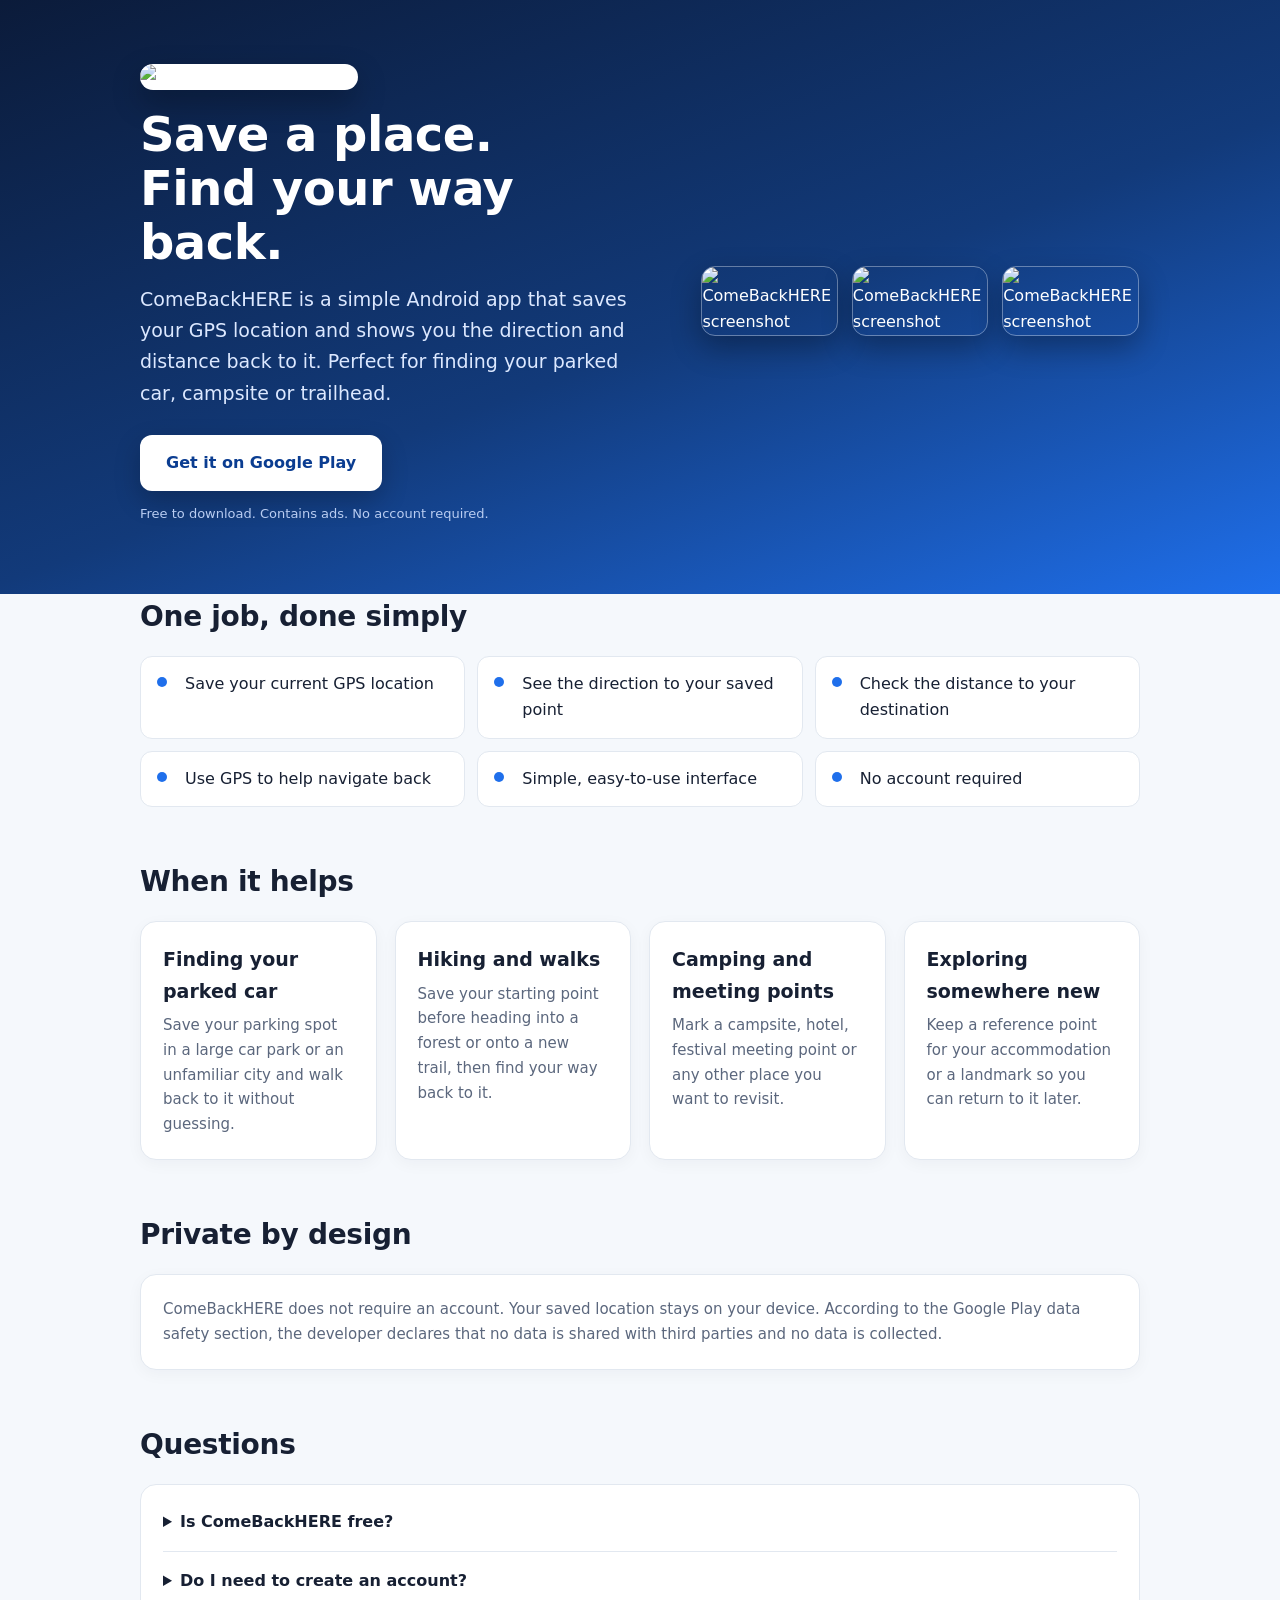
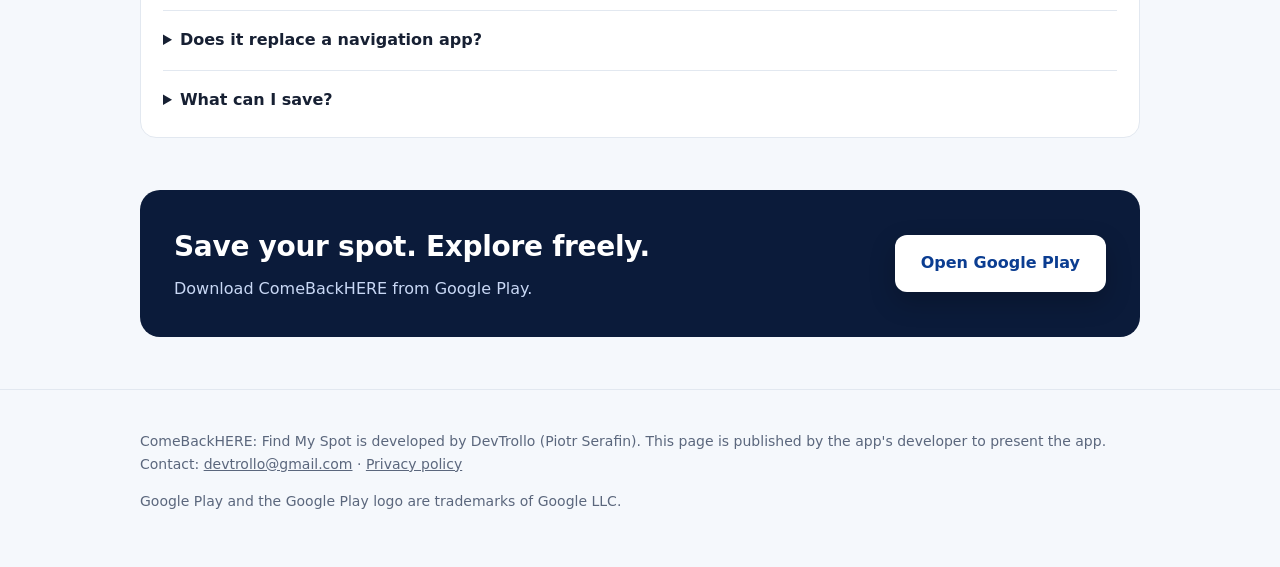
==== comebackhere/index.html @ 89ff177d "Create index.html for ComeBackHERE app landing page This HTML file serves as the main page for the C" ====
<!doctype html>
<html lang="en">
<head>
<meta charset="utf-8">
<meta name="viewport" content="width=device-width, initial-scale=1">
<title>ComeBackHERE: Find My Spot – Save a place, find your way back</title>
<meta name="description" content="ComeBackHERE is a simple free Android app that saves your GPS location so you can find your parked car, campsite or trailhead again. No account required.">
<link rel="canonical" href="https://piotrse.github.io/comebackhere/">
<meta property="og:type" content="website">
<meta property="og:title" content="ComeBackHERE: Find My Spot">
<meta property="og:description" content="Save a place. Find your way back with GPS. A simple Android app for finding your parked car, campsite or trailhead.">
<meta property="og:url" content="https://piotrse.github.io/comebackhere/">
<meta property="og:image" content="https://play-lh.googleusercontent.com/Q7HIT-wzBQhu58ngM2kAdWZYlx2gxZ04U0Aeqi4MmefUrMIzVsCATr3xDegB6TeuEts366WUYFLkE9MIcpXR6rc=w512">
<meta name="twitter:card" content="summary_large_image">
<link rel="icon" href="https://play-lh.googleusercontent.com/Q7HIT-wzBQhu58ngM2kAdWZYlx2gxZ04U0Aeqi4MmefUrMIzVsCATr3xDegB6TeuEts366WUYFLkE9MIcpXR6rc=w64">
<script type="application/ld+json">
{
  "@context": "https://schema.org",
  "@type": "SoftwareApplication",
  "name": "ComeBackHERE: Find My Spot",
  "operatingSystem": "Android",
  "applicationCategory": "UtilitiesApplication",
  "description": "Save your current GPS location and find the direction and distance back to it. Useful for finding a parked car, campsite, meeting point or trailhead.",
  "url": "https://play.google.com/store/apps/details?id=com.companyname.comebackhere",
  "downloadUrl": "https://play.google.com/store/apps/details?id=com.companyname.comebackhere",
  "author": {"@type": "Person", "name": "Piotr Serafin", "alternateName": "DevTrollo"},
  "offers": {"@type": "Offer", "price": "0", "priceCurrency": "USD"}
}
</script>
<style>
:root{--bg:#f5f8fc;--card:#fff;--text:#172033;--muted:#5b677d;--accent:#1f6feb;--accent2:#0b4bb3;--border:#e2e8f0}
*{box-sizing:border-box}
body{margin:0;font-family:system-ui,-apple-system,"Segoe UI",Roboto,Arial,sans-serif;background:var(--bg);color:var(--text);line-height:1.65}
a{color:var(--accent)}
.wrap{max-width:1040px;margin:0 auto;padding:0 20px}
header{background:linear-gradient(160deg,#0b1b3a 0%,#123a7a 55%,#1f6feb 100%);color:#fff;padding:64px 0 56px}
.hero{display:flex;gap:40px;align-items:center;flex-wrap:wrap}
.hero-copy{flex:1 1 460px}
.icon{width:104px;height:104px;border-radius:24px;box-shadow:0 12px 30px rgba(0,0,0,.28);background:#fff}
h1{font-size:clamp(30px,5vw,48px);line-height:1.12;margin:18px 0 14px;letter-spacing:-.5px}
.lead{font-size:19px;color:#dce8ff;max-width:620px;margin:0 0 26px}
.btn{display:inline-block;background:#fff;color:#0b3d91;font-weight:700;text-decoration:none;padding:15px 26px;border-radius:12px;box-shadow:0 10px 26px rgba(0,0,0,.22)}
.btn:hover{background:#eaf1ff}
.btn.small{padding:11px 18px;font-size:15px}
.note{font-size:13px;color:#b9cdf2;margin-top:12px}
.shots{flex:1 1 380px;display:flex;gap:14px;justify-content:center}
.shots img{width:31%;border-radius:14px;border:1px solid rgba(255,255,255,.35);box-shadow:0 12px 30px rgba(0,0,0,.3)}
main{padding:54px 0 20px}
section{margin-bottom:52px}
h2{font-size:28px;margin:0 0 16px;letter-spacing:-.3px}
h3{font-size:19px;margin:0 0 6px}
.grid{display:grid;grid-template-columns:repeat(auto-fit,minmax(230px,1fr));gap:18px}
.card{background:var(--card);border:1px solid var(--border);border-radius:16px;padding:22px;box-shadow:0 4px 16px rgba(23,32,51,.04)}
.card p{margin:0;color:var(--muted);font-size:15px}
ul.checks{list-style:none;padding:0;margin:0;display:grid;grid-template-columns:repeat(auto-fit,minmax(280px,1fr));gap:12px}
ul.checks li{background:var(--card);border:1px solid var(--border);border-radius:12px;padding:14px 16px 14px 44px;position:relative}
ul.checks li:before{content:"";position:absolute;left:16px;top:20px;width:10px;height:10px;border-radius:50%;background:var(--accent)}
.faq{background:var(--card);border:1px solid var(--border);border-radius:16px;padding:8px 22px}
details{border-bottom:1px solid var(--border);padding:16px 0}
details:last-child{border-bottom:0}
summary{font-weight:600;cursor:pointer}
details p{color:var(--muted);margin:10px 0 0}
.cta{background:#0b1b3a;color:#fff;border-radius:20px;padding:34px;display:flex;justify-content:space-between;align-items:center;gap:20px;flex-wrap:wrap}
.cta h2{margin:0 0 6px}
.cta p{margin:0;color:#c9d8f5}
footer{border-top:1px solid var(--border);padding:26px 0 40px;color:var(--muted);font-size:14px}
footer a{color:var(--muted)}
</style>
</head>
<body>
<header>
  <div class="wrap hero">
    <div class="hero-copy">
      <img class="icon" src="https://play-lh.googleusercontent.com/Q7HIT-wzBQhu58ngM2kAdWZYlx2gxZ04U0Aeqi4MmefUrMIzVsCATr3xDegB6TeuEts366WUYFLkE9MIcpXR6rc=w240-h480-rw" alt="ComeBackHERE app icon">
      <h1>Save a place.<br>Find your way back.</h1>
      <p class="lead">ComeBackHERE is a simple Android app that saves your GPS location and shows you the direction and distance back to it. Perfect for finding your parked car, campsite or trailhead.</p>
      <a class="btn" href="https://play.google.com/store/apps/details?id=com.companyname.comebackhere">Get it on Google Play</a>
      <p class="note">Free to download. Contains ads. No account required.</p>
    </div>
    <div class="shots">
      <img src="https://play-lh.googleusercontent.com/wxtNaN2VWYhmD4_SExZmGVwQHw09j_lyOKef6tbTKJ8T2i24a6a4Z_lY3-uNp3k2Ba8VIbkP-4ht4J7PSzkbcg=w526-h296-rw" alt="ComeBackHERE screenshot">
      <img src="https://play-lh.googleusercontent.com/8iBKHpGn8mpw0Q-WnKuGC1GqfrVVz7iDZIRK6HyaElL3r_SjzQSYB-CJlk4cRMCpwyRVt_IcyPGkDsu61_2PSQ=w526-h296-rw" alt="ComeBackHERE screenshot">
      <img src="https://play-lh.googleusercontent.com/ZJ9ZQVRa80JQBbktrxYFM97SXOEOB7Mrzarcj88_MjwdblEJzs-tBoExYSgj5eZNCKIHUk5wpNcj9OhROEl0Fg=w526-h296-rw" alt="ComeBackHERE screenshot">
    </div>
  </div>
</header>
<main class="wrap">
  <section>
    <h2>One job, done simply</h2>
    <ul class="checks">
      <li>Save your current GPS location</li>
      <li>See the direction to your saved point</li>
      <li>Check the distance to your destination</li>
      <li>Use GPS to help navigate back</li>
      <li>Simple, easy-to-use interface</li>
      <li>No account required</li>
    </ul>
  </section>
  <section>
    <h2>When it helps</h2>
    <div class="grid">
      <div class="card"><h3>Finding your parked car</h3><p>Save your parking spot in a large car park or an unfamiliar city and walk back to it without guessing.</p></div>
      <div class="card"><h3>Hiking and walks</h3><p>Save your starting point before heading into a forest or onto a new trail, then find your way back to it.</p></div>
      <div class="card"><h3>Camping and meeting points</h3><p>Mark a campsite, hotel, festival meeting point or any other place you want to revisit.</p></div>
      <div class="card"><h3>Exploring somewhere new</h3><p>Keep a reference point for your accommodation or a landmark so you can return to it later.</p></div>
    </div>
  </section>
  <section>
    <h2>Private by design</h2>
    <div class="card"><p>ComeBackHERE does not require an account. Your saved location stays on your device. According to the Google Play data safety section, the developer declares that no data is shared with third parties and no data is collected.</p></div>
  </section>
  <section>
    <h2>Questions</h2>
    <div class="faq">
      <details><summary>Is ComeBackHERE free?</summary><p>Yes. The app is free to download and contains ads. There is no subscription mentioned on its Google Play listing.</p></details>
      <details><summary>Do I need to create an account?</summary><p>No. The app is designed to work without an account, and saved locations stay on your device.</p></details>
      <details><summary>Does it replace a navigation app?</summary><p>No. ComeBackHERE focuses on saving a point and showing the direction and distance back to it. Use your preferred navigation app for turn-by-turn road directions.</p></details>
      <details><summary>What can I save?</summary><p>Any location you may want to return to: a parking spot, campsite, hotel, meeting point, trailhead or landmark.</p></details>
    </div>
  </section>
  <section class="cta">
    <div><h2>Save your spot. Explore freely.</h2><p>Download ComeBackHERE from Google Play.</p></div>
    <a class="btn" href="https://play.google.com/store/apps/details?id=com.companyname.comebackhere">Open Google Play</a>
  </section>
</main>
<footer>
  <div class="wrap">
    <p>ComeBackHERE: Find My Spot is developed by DevTrollo (Piotr Serafin). This page is published by the app's developer to present the app. Contact: <a href="mailto:devtrollo@gmail.com">devtrollo@gmail.com</a> · <a href="https://piotrse.github.io/ComeBackHERE-Privacy/">Privacy policy</a></p>
    <p>Google Play and the Google Play logo are trademarks of Google LLC.</p>
  </div>
</footer>
</body>
</html>
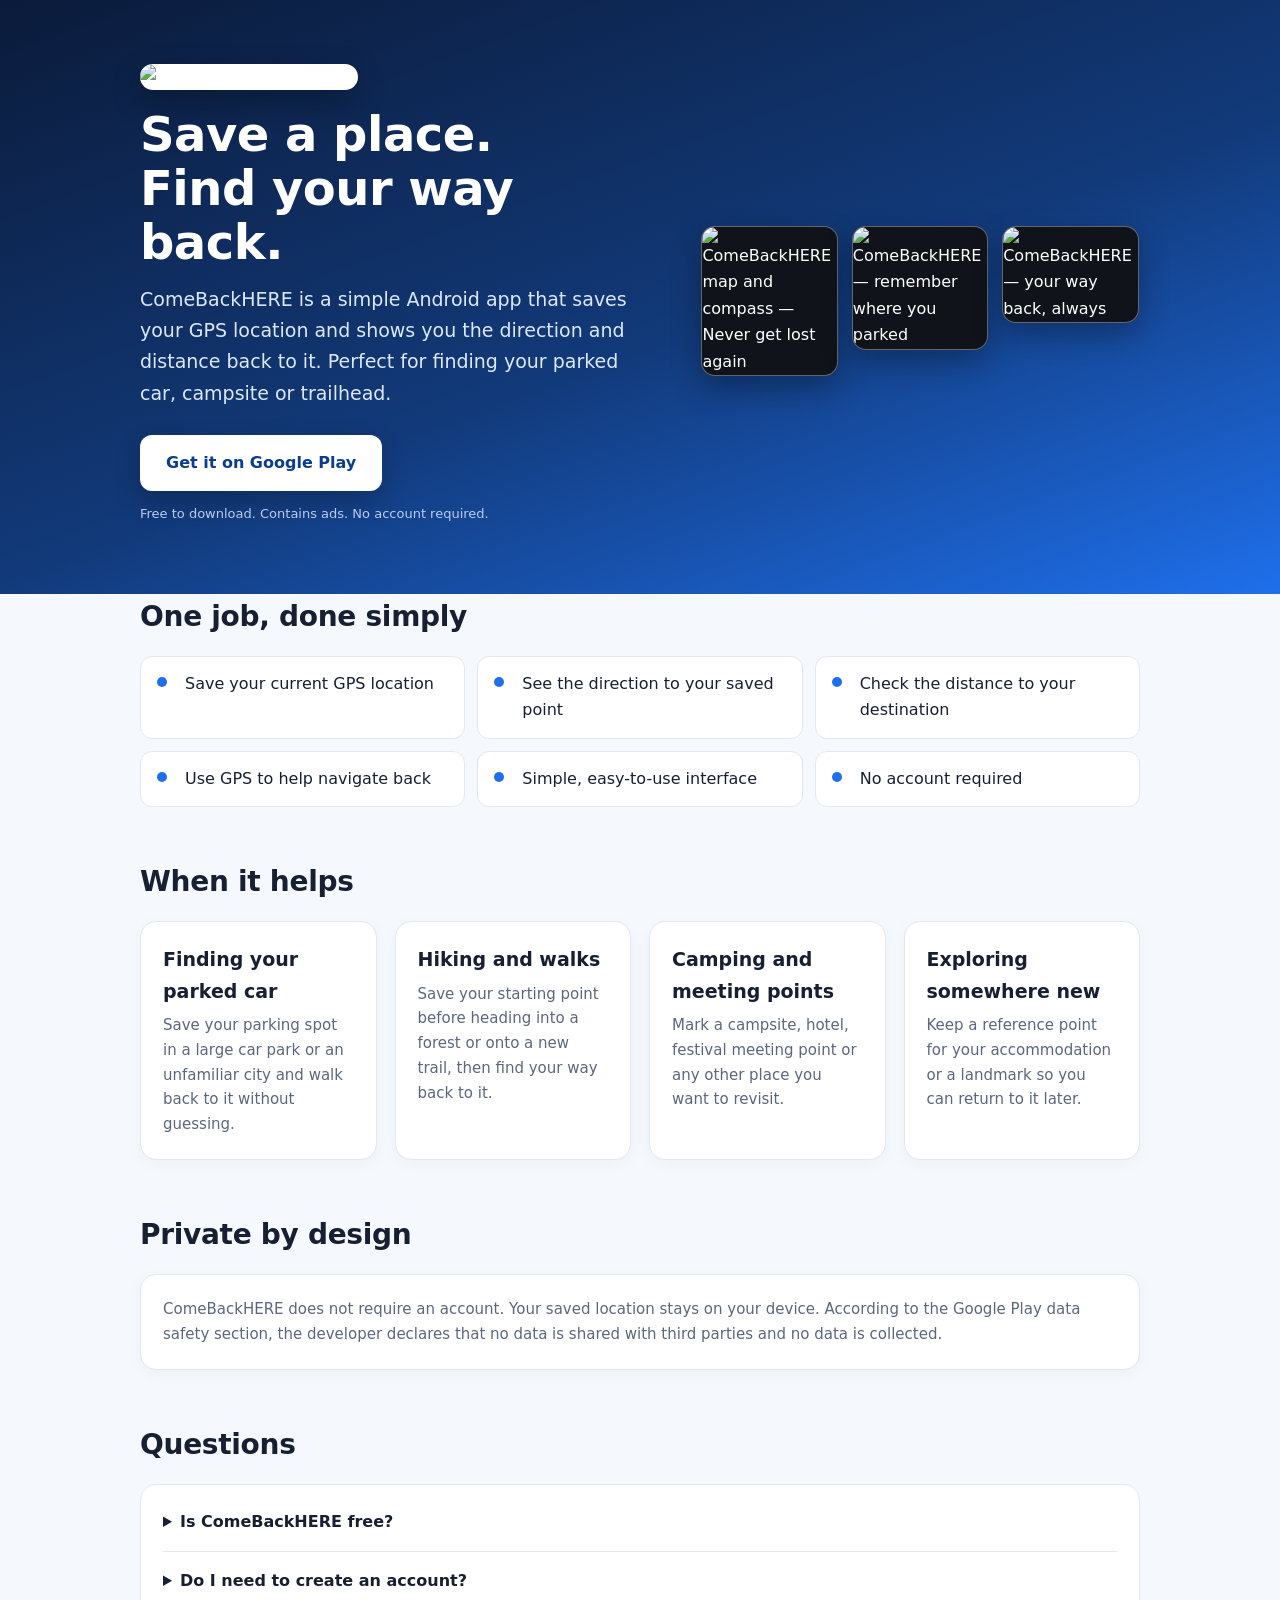
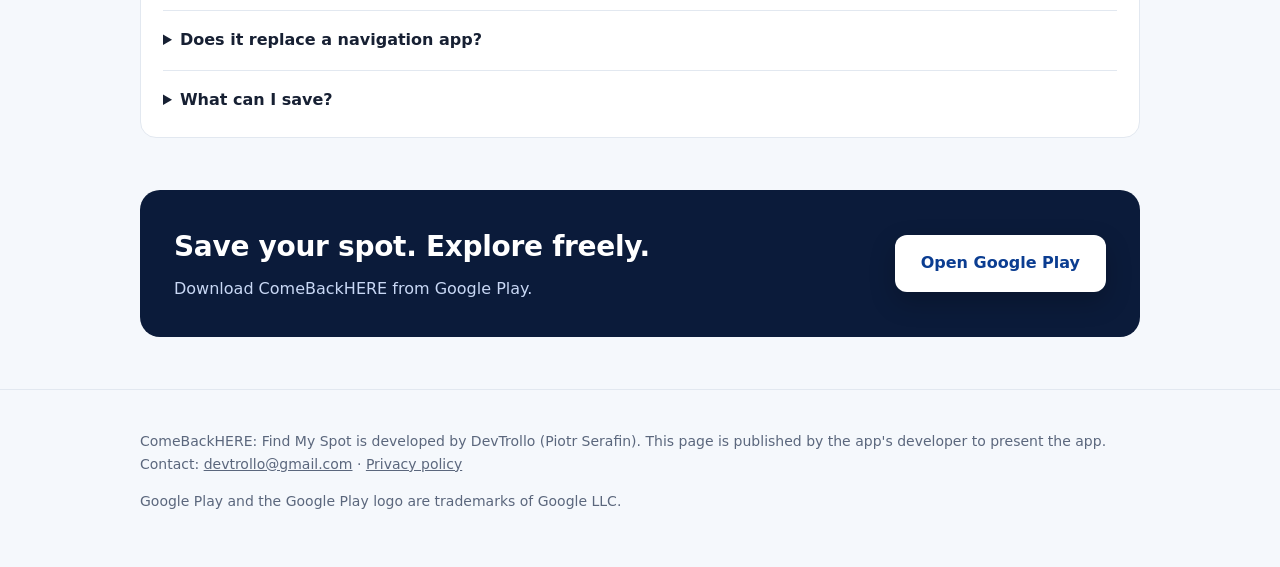
==== commit e9e03d8b: "Create index.html for ComeBackHERE app Add initial HTML structure and content for ComeBackHERE app p" ====
--- a/comebackhere/index.html
+++ b/comebackhere/index.html
@@ -43,8 +43,8 @@
 .btn:hover{background:#eaf1ff}
 .btn.small{padding:11px 18px;font-size:15px}
 .note{font-size:13px;color:#b9cdf2;margin-top:12px}
-.shots{flex:1 1 380px;display:flex;gap:14px;justify-content:center}
-.shots img{width:31%;border-radius:14px;border:1px solid rgba(255,255,255,.35);box-shadow:0 12px 30px rgba(0,0,0,.3)}
+.shots{flex:1 1 380px;display:flex;gap:14px;justify-content:center;align-items:flex-start}
+.shots img{width:31%;height:auto;object-fit:contain;border-radius:14px;border:1px solid rgba(255,255,255,.35);box-shadow:0 12px 30px rgba(0,0,0,.3);background:#10141a}
 main{padding:54px 0 20px}
 section{margin-bottom:52px}
 h2{font-size:28px;margin:0 0 16px;letter-spacing:-.3px}
@@ -65,6 +65,7 @@
 .cta p{margin:0;color:#c9d8f5}
 footer{border-top:1px solid var(--border);padding:26px 0 40px;color:var(--muted);font-size:14px}
 footer a{color:var(--muted)}
+@media(max-width:700px){header{padding:38px 0 36px}.shots{flex:1 1 100%;gap:8px}.shots img{width:32%;border-radius:9px}.hero{gap:28px}}
 </style>
 </head>
 <body>
@@ -78,9 +79,9 @@
       <p class="note">Free to download. Contains ads. No account required.</p>
     </div>
     <div class="shots">
-      <img src="https://play-lh.googleusercontent.com/wxtNaN2VWYhmD4_SExZmGVwQHw09j_lyOKef6tbTKJ8T2i24a6a4Z_lY3-uNp3k2Ba8VIbkP-4ht4J7PSzkbcg=w526-h296-rw" alt="ComeBackHERE screenshot">
-      <img src="https://play-lh.googleusercontent.com/8iBKHpGn8mpw0Q-WnKuGC1GqfrVVz7iDZIRK6HyaElL3r_SjzQSYB-CJlk4cRMCpwyRVt_IcyPGkDsu61_2PSQ=w526-h296-rw" alt="ComeBackHERE screenshot">
-      <img src="https://play-lh.googleusercontent.com/ZJ9ZQVRa80JQBbktrxYFM97SXOEOB7Mrzarcj88_MjwdblEJzs-tBoExYSgj5eZNCKIHUk5wpNcj9OhROEl0Fg=w526-h296-rw" alt="ComeBackHERE screenshot">
+      <img src="assets/ComeBackHere_01_Never_Get_Lost.png" alt="ComeBackHERE map and compass — Never get lost again">
+      <img src="assets/ComeBackHere_02_Remember_Parking.png" alt="ComeBackHERE — remember where you parked">
+      <img src="assets/ComeBackHere_03_Your_Way_Back.png" alt="ComeBackHERE — your way back, always">
     </div>
   </div>
 </header>
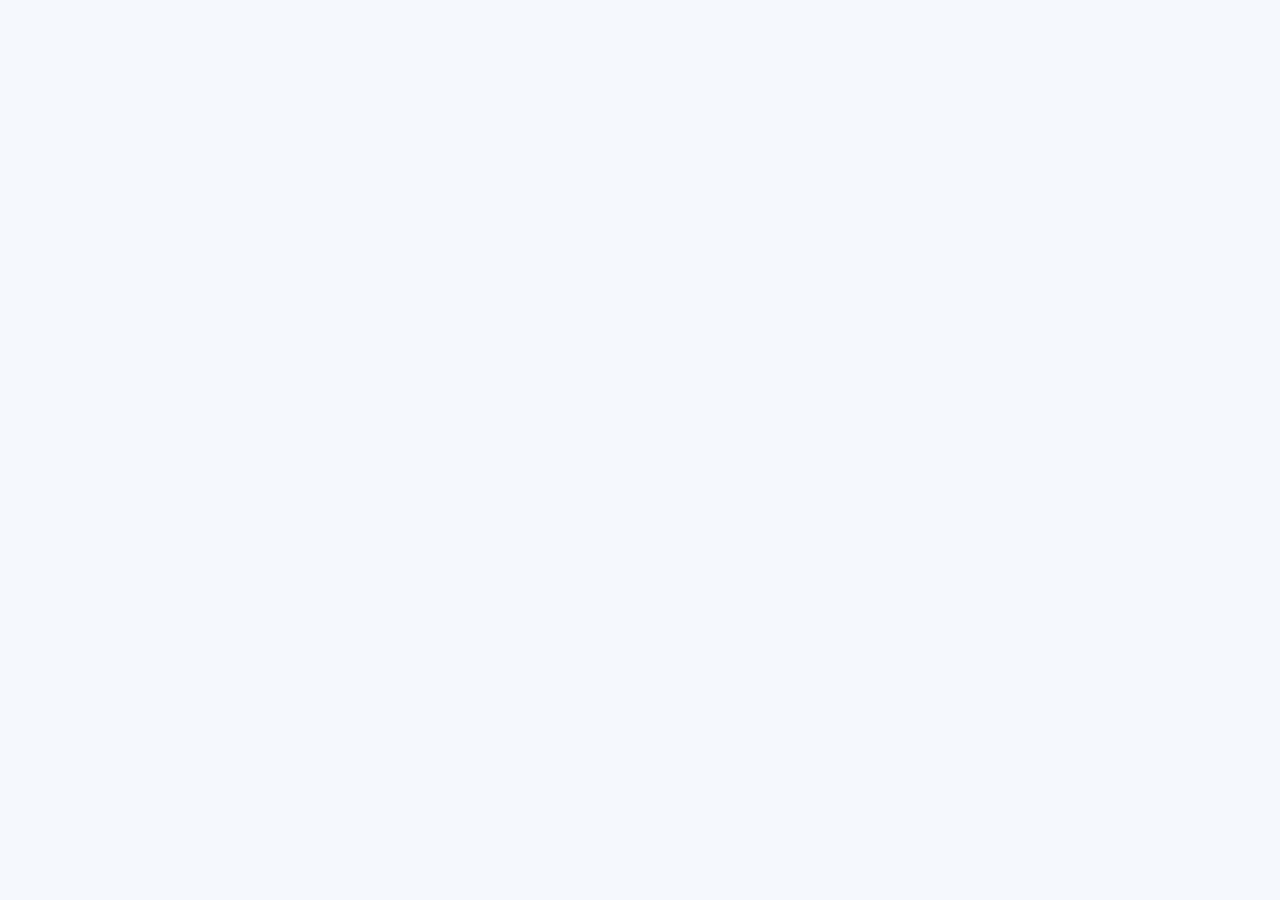
==== commit 52c3095c: "." ====
--- a/comebackhere/index.html
+++ b/comebackhere/index.html
@@ -3,16 +3,23 @@
 <head>
 <meta charset="utf-8">
 <meta name="viewport" content="width=device-width, initial-scale=1">
+
 <title>ComeBackHERE: Find My Spot – Save a place, find your way back</title>
+
 <meta name="description" content="ComeBackHERE is a simple free Android app that saves your GPS location so you can find your parked car, campsite or trailhead again. No account required.">
+
 <link rel="canonical" href="https://piotrse.github.io/comebackhere/">
+
 <meta property="og:type" content="website">
 <meta property="og:title" content="ComeBackHERE: Find My Spot">
 <meta property="og:description" content="Save a place. Find your way back with GPS. A simple Android app for finding your parked car, campsite or trailhead.">
 <meta property="og:url" content="https://piotrse.github.io/comebackhere/">
 <meta property="og:image" content="https://play-lh.googleusercontent.com/Q7HIT-wzBQhu58ngM2kAdWZYlx2gxZ04U0Aeqi4MmefUrMIzVsCATr3xDegB6TeuEts366WUYFLkE9MIcpXR6rc=w512">
+
 <meta name="twitter:card" content="summary_large_image">
+
 <link rel="icon" href="https://play-lh.googleusercontent.com/Q7HIT-wzBQhu58ngM2kAdWZYlx2gxZ04U0Aeqi4MmefUrMIzVsCATr3xDegB6TeuEts366WUYFLkE9MIcpXR6rc=w64">
+
 <script type="application/ld+json">
 {
   "@context": "https://schema.org",
@@ -23,112 +30,417 @@
   "description": "Save your current GPS location and find the direction and distance back to it. Useful for finding a parked car, campsite, meeting point or trailhead.",
   "url": "https://play.google.com/store/apps/details?id=com.companyname.comebackhere",
   "downloadUrl": "https://play.google.com/store/apps/details?id=com.companyname.comebackhere",
-  "author": {"@type": "Person", "name": "Piotr Serafin", "alternateName": "DevTrollo"},
-  "offers": {"@type": "Offer", "price": "0", "priceCurrency": "USD"}
+  "author": {
+    "@type": "Person",
+    "name": "Piotr Serafin",
+    "alternateName": "DevTrollo"
+  },
+  "offers": {
+    "@type": "Offer",
+    "price": "0",
+    "priceCurrency": "USD"
+  }
 }
 </script>
+
 <style>
-:root{--bg:#f5f8fc;--card:#fff;--text:#172033;--muted:#5b677d;--accent:#1f6feb;--accent2:#0b4bb3;--border:#e2e8f0}
-*{box-sizing:border-box}
-body{margin:0;font-family:system-ui,-apple-system,"Segoe UI",Roboto,Arial,sans-serif;background:var(--bg);color:var(--text);line-height:1.65}
-a{color:var(--accent)}
-.wrap{max-width:1040px;margin:0 auto;padding:0 20px}
-header{background:linear-gradient(160deg,#0b1b3a 0%,#123a7a 55%,#1f6feb 100%);color:#fff;padding:64px 0 56px}
-.hero{display:flex;gap:40px;align-items:center;flex-wrap:wrap}
-.hero-copy{flex:1 1 460px}
-.icon{width:104px;height:104px;border-radius:24px;box-shadow:0 12px 30px rgba(0,0,0,.28);background:#fff}
-h1{font-size:clamp(30px,5vw,48px);line-height:1.12;margin:18px 0 14px;letter-spacing:-.5px}
-.lead{font-size:19px;color:#dce8ff;max-width:620px;margin:0 0 26px}
-.btn{display:inline-block;background:#fff;color:#0b3d91;font-weight:700;text-decoration:none;padding:15px 26px;border-radius:12px;box-shadow:0 10px 26px rgba(0,0,0,.22)}
-.btn:hover{background:#eaf1ff}
-.btn.small{padding:11px 18px;font-size:15px}
-.note{font-size:13px;color:#b9cdf2;margin-top:12px}
-.shots{flex:1 1 380px;display:flex;gap:14px;justify-content:center;align-items:flex-start}
-.shots img{width:31%;height:auto;object-fit:contain;border-radius:14px;border:1px solid rgba(255,255,255,.35);box-shadow:0 12px 30px rgba(0,0,0,.3);background:#10141a}
-main{padding:54px 0 20px}
-section{margin-bottom:52px}
-h2{font-size:28px;margin:0 0 16px;letter-spacing:-.3px}
-h3{font-size:19px;margin:0 0 6px}
-.grid{display:grid;grid-template-columns:repeat(auto-fit,minmax(230px,1fr));gap:18px}
-.card{background:var(--card);border:1px solid var(--border);border-radius:16px;padding:22px;box-shadow:0 4px 16px rgba(23,32,51,.04)}
-.card p{margin:0;color:var(--muted);font-size:15px}
-ul.checks{list-style:none;padding:0;margin:0;display:grid;grid-template-columns:repeat(auto-fit,minmax(280px,1fr));gap:12px}
-ul.checks li{background:var(--card);border:1px solid var(--border);border-radius:12px;padding:14px 16px 14px 44px;position:relative}
-ul.checks li:before{content:"";position:absolute;left:16px;top:20px;width:10px;height:10px;border-radius:50%;background:var(--accent)}
-.faq{background:var(--card);border:1px solid var(--border);border-radius:16px;padding:8px 22px}
-details{border-bottom:1px solid var(--border);padding:16px 0}
-details:last-child{border-bottom:0}
-summary{font-weight:600;cursor:pointer}
-details p{color:var(--muted);margin:10px 0 0}
-.cta{background:#0b1b3a;color:#fff;border-radius:20px;padding:34px;display:flex;justify-content:space-between;align-items:center;gap:20px;flex-wrap:wrap}
-.cta h2{margin:0 0 6px}
-.cta p{margin:0;color:#c9d8f5}
-footer{border-top:1px solid var(--border);padding:26px 0 40px;color:var(--muted);font-size:14px}
-footer a{color:var(--muted)}
-@media(max-width:700px){header{padding:38px 0 36px}.shots{flex:1 1 100%;gap:8px}.shots img{width:32%;border-radius:9px}.hero{gap:28px}}
-</style>
-</head>
-<body>
-<header>
-  <div class="wrap hero">
-    <div class="hero-copy">
-      <img class="icon" src="https://play-lh.googleusercontent.com/Q7HIT-wzBQhu58ngM2kAdWZYlx2gxZ04U0Aeqi4MmefUrMIzVsCATr3xDegB6TeuEts366WUYFLkE9MIcpXR6rc=w240-h480-rw" alt="ComeBackHERE app icon">
-      <h1>Save a place.<br>Find your way back.</h1>
-      <p class="lead">ComeBackHERE is a simple Android app that saves your GPS location and shows you the direction and distance back to it. Perfect for finding your parked car, campsite or trailhead.</p>
-      <a class="btn" href="https://play.google.com/store/apps/details?id=com.companyname.comebackhere">Get it on Google Play</a>
-      <p class="note">Free to download. Contains ads. No account required.</p>
-    </div>
-    <div class="shots">
-      <img src="assets/ComeBackHere_01_Never_Get_Lost.png" alt="ComeBackHERE map and compass — Never get lost again">
-      <img src="assets/ComeBackHere_02_Remember_Parking.png" alt="ComeBackHERE — remember where you parked">
-      <img src="assets/ComeBackHere_03_Your_Way_Back.png" alt="ComeBackHERE — your way back, always">
-    </div>
-  </div>
-</header>
-<main class="wrap">
-  <section>
-    <h2>One job, done simply</h2>
-    <ul class="checks">
-      <li>Save your current GPS location</li>
-      <li>See the direction to your saved point</li>
-      <li>Check the distance to your destination</li>
-      <li>Use GPS to help navigate back</li>
-      <li>Simple, easy-to-use interface</li>
-      <li>No account required</li>
-    </ul>
-  </section>
-  <section>
-    <h2>When it helps</h2>
-    <div class="grid">
-      <div class="card"><h3>Finding your parked car</h3><p>Save your parking spot in a large car park or an unfamiliar city and walk back to it without guessing.</p></div>
-      <div class="card"><h3>Hiking and walks</h3><p>Save your starting point before heading into a forest or onto a new trail, then find your way back to it.</p></div>
-      <div class="card"><h3>Camping and meeting points</h3><p>Mark a campsite, hotel, festival meeting point or any other place you want to revisit.</p></div>
-      <div class="card"><h3>Exploring somewhere new</h3><p>Keep a reference point for your accommodation or a landmark so you can return to it later.</p></div>
-    </div>
-  </section>
-  <section>
-    <h2>Private by design</h2>
-    <div class="card"><p>ComeBackHERE does not require an account. Your saved location stays on your device. According to the Google Play data safety section, the developer declares that no data is shared with third parties and no data is collected.</p></div>
-  </section>
-  <section>
-    <h2>Questions</h2>
-    <div class="faq">
-      <details><summary>Is ComeBackHERE free?</summary><p>Yes. The app is free to download and contains ads. There is no subscription mentioned on its Google Play listing.</p></details>
-      <details><summary>Do I need to create an account?</summary><p>No. The app is designed to work without an account, and saved locations stay on your device.</p></details>
-      <details><summary>Does it replace a navigation app?</summary><p>No. ComeBackHERE focuses on saving a point and showing the direction and distance back to it. Use your preferred navigation app for turn-by-turn road directions.</p></details>
-      <details><summary>What can I save?</summary><p>Any location you may want to return to: a parking spot, campsite, hotel, meeting point, trailhead or landmark.</p></details>
-    </div>
-  </section>
-  <section class="cta">
-    <div><h2>Save your spot. Explore freely.</h2><p>Download ComeBackHERE from Google Play.</p></div>
-    <a class="btn" href="https://play.google.com/store/apps/details?id=com.companyname.comebackhere">Open Google Play</a>
-  </section>
-</main>
-<footer>
-  <div class="wrap">
-    <p>ComeBackHERE: Find My Spot is developed by DevTrollo (Piotr Serafin). This page is published by the app's developer to present the app. Contact: <a href="mailto:devtrollo@gmail.com">devtrollo@gmail.com</a> · <a href="https://piotrse.github.io/ComeBackHERE-Privacy/">Privacy policy</a></p>
-    <p>Google Play and the Google Play logo are trademarks of Google LLC.</p>
-  </div>
-</footer>
-</body>
-</html>
+:root {
+    --bg: #f5f8fc;
+    --card: #ffffff;
+    --text: #172033;
+    --muted: #5b677d;
+    --accent: #1f6feb;
+    --accent2: #0b4bb3;
+    --border: #e2e8f0;
+}
+
+* {
+    box-sizing: border-box;
+}
+
+html {
+    scroll-behavior: smooth;
+}
+
+body {
+    margin: 0;
+    font-family: system-ui, -apple-system, "Segoe UI", Roboto, Arial, sans-serif;
+    background: var(--bg);
+    color: var(--text);
+    line-height: 1.65;
+}
+
+a {
+    color: var(--accent);
+}
+
+.wrap {
+    max-width: 1320px;
+    margin: 0 auto;
+    padding: 0 28px;
+}
+
+/* =====================================================
+   HERO
+   ===================================================== */
+
+header {
+    background: linear-gradient(135deg, #0b1b3a 0%, #123a7a 55%, #1f6feb 100%);
+    color: #ffffff;
+    padding: 64px 0 60px;
+}
+
+.hero {
+    display: grid;
+    grid-template-columns: minmax(0, 0.85fr) minmax(0, 1.15fr);
+    gap: 54px;
+    align-items: center;
+}
+
+.hero-copy {
+    min-width: 0;
+}
+
+.icon {
+    display: block;
+    width: 104px;
+    height: 104px;
+    object-fit: contain;
+    border-radius: 24px;
+    box-shadow: 0 12px 30px rgba(0, 0, 0, 0.28);
+    background: #ffffff;
+    margin-bottom: 22px;
+}
+
+h1 {
+    font-size: clamp(34px, 4vw, 54px);
+    line-height: 1.12;
+    margin: 0 0 20px;
+    letter-spacing: -1px;
+}
+
+.lead {
+    font-size: 19px;
+    line-height: 1.7;
+    color: #dce8ff;
+    max-width: 560px;
+    margin: 0 0 28px;
+}
+
+.btn {
+    display: inline-block;
+    background: #ffffff;
+    color: #0b3d91;
+    font-weight: 750;
+    text-decoration: none;
+    padding: 15px 26px;
+    border-radius: 12px;
+    box-shadow: 0 10px 26px rgba(0, 0, 0, 0.22);
+    transition: transform 0.2s ease, background 0.2s ease;
+}
+
+.btn:hover {
+    background: #eaf1ff;
+    transform: translateY(-2px);
+}
+
+.btn.small {
+    padding: 11px 18px;
+    font-size: 15px;
+}
+
+.note {
+    font-size: 13px;
+    color: #b9cdf2;
+    margin-top: 12px;
+}
+
+/* =====================================================
+   SCREENSHOTS
+   ===================================================== */
+
+.shots {
+    min-width: 0;
+    display: grid;
+    grid-template-columns: 1.18fr 0.91fr 0.91fr;
+    gap: 16px;
+    align-items: center;
+}
+
+.shots img {
+    display: block;
+    width: 100%;
+    height: auto;
+    border-radius: 16px;
+    border: 1px solid rgba(255, 255, 255, 0.4);
+    box-shadow: 0 16px 36px rgba(0, 0, 0, 0.3);
+    transition: transform 0.25s ease, box-shadow 0.25s ease;
+}
+
+.shots img:first-child {
+    box-shadow: 0 20px 44px rgba(0, 0, 0, 0.38);
+}
+
+.shots img:hover {
+    transform: translateY(-5px);
+    box-shadow: 0 22px 44px rgba(0, 0, 0, 0.38);
+}
+
+/* =====================================================
+   MAIN CONTENT
+   ===================================================== */
+
+main {
+    padding: 54px 0 24px;
+}
+
+section {
+    margin-bottom: 58px;
+}
+
+h2 {
+    font-size: 30px;
+    line-height: 1.25;
+    margin: 0 0 22px;
+    letter-spacing: -0.4px;
+}
+
+h3 {
+    font-size: 19px;
+    line-height: 1.4;
+    margin: 0 0 8px;
+}
+
+.grid {
+    display: grid;
+    grid-template-columns: repeat(auto-fit, minmax(230px, 1fr));
+    gap: 18px;
+}
+
+.card {
+    background: var(--card);
+    border: 1px solid var(--border);
+    border-radius: 16px;
+    padding: 24px;
+    box-shadow: 0 4px 16px rgba(23, 32, 51, 0.04);
+}
+
+.card p {
+    margin: 0;
+    color: var(--muted);
+    font-size: 15px;
+}
+
+ul.checks {
+    list-style: none;
+    padding: 0;
+    margin: 0;
+    display: grid;
+    grid-template-columns: repeat(auto-fit, minmax(280px, 1fr));
+    gap: 12px;
+}
+
+ul.checks li {
+    background: var(--card);
+    border: 1px solid var(--border);
+    border-radius: 12px;
+    padding: 16px 18px 16px 46px;
+    position: relative;
+}
+
+ul.checks li:before {
+    content: "";
+    position: absolute;
+    left: 18px;
+    top: 23px;
+    width: 10px;
+    height: 10px;
+    border-radius: 50%;
+    background: var(--accent);
+}
+
+/* =====================================================
+   FAQ
+   ===================================================== */
+
+.faq {
+    background: var(--card);
+    border: 1px solid var(--border);
+    border-radius: 16px;
+    padding: 8px 24px;
+}
+
+details {
+    border-bottom: 1px solid var(--border);
+    padding: 18px 0;
+}
+
+details:last-child {
+    border-bottom: 0;
+}
+
+summary {
+    font-weight: 650;
+    cursor: pointer;
+}
+
+details p {
+    color: var(--muted);
+    margin: 10px 0 0;
+}
+
+/* =====================================================
+   CALL TO ACTION
+   ===================================================== */
+
+.cta {
+    background: #0b1b3a;
+    color: #ffffff;
+    border-radius: 20px;
+    padding: 38px;
+    display: flex;
+    justify-content: space-between;
+    align-items: center;
+    gap: 24px;
+    flex-wrap: wrap;
+}
+
+.cta h2 {
+    margin: 0 0 8px;
+}
+
+.cta p {
+    margin: 0;
+    color: #c9d8f5;
+}
+
+/* =====================================================
+   FOOTER
+   ===================================================== */
+
+footer {
+    border-top: 1px solid var(--border);
+    padding: 28px 0 40px;
+    color: var(--muted);
+    font-size: 14px;
+}
+
+footer a {
+    color: var(--muted);
+}
+
+/* =====================================================
+   TABLETS
+   ===================================================== */
+
+@media (max-width: 1000px) {
+    .wrap {
+        padding: 0 24px;
+    }
+
+    header {
+        padding: 48px 0;
+    }
+
+    .hero {
+        grid-template-columns: 1fr;
+        gap: 38px;
+    }
+
+    .hero-copy {
+        max-width: 760px;
+    }
+
+    .shots {
+        grid-template-columns: 1.15fr 1fr 1fr;
+        gap: 18px;
+        max-width: 900px;
+    }
+
+    .shots img {
+        max-width: none;
+    }
+
+    .lead {
+        max-width: 720px;
+    }
+}
+
+/* =====================================================
+   PHONES
+   ===================================================== */
+
+@media (max-width: 600px) {
+    .wrap {
+        padding: 0 18px;
+    }
+
+    header {
+        padding: 36px 0 42px;
+    }
+
+    .hero {
+        gap: 30px;
+    }
+
+    .icon {
+        width: 84px;
+        height: 84px;
+        border-radius: 20px;
+        margin-bottom: 20px;
+    }
+
+    h1 {
+        font-size: clamp(34px, 9vw, 44px);
+    }
+
+    .lead {
+        font-size: 17px;
+        line-height: 1.65;
+    }
+
+    .shots {
+        grid-template-columns: 1fr 1fr;
+        gap: 12px;
+    }
+
+    .shots img:first-child {
+        grid-column: 1 / -1;
+        width: 76%;
+        justify-self: center;
+    }
+
+    .shots img {
+        border-radius: 12px;
+    }
+
+    main {
+        padding: 38px 0 16px;
+    }
+
+    section {
+        margin-bottom: 42px;
+    }
+
+    h2 {
+        font-size: 26px;
+    }
+
+    .grid {
+        grid-template-columns: 1fr;
+    }
+
+    ul.checks {
+        grid-template-columns: 1fr;
+    }
+
+    .card {
+        padding: 20px;
+    }
+
+    .cta {
+        padding: 26px 22px;
+    }
+
+    .cta .btn {
+        width: 100
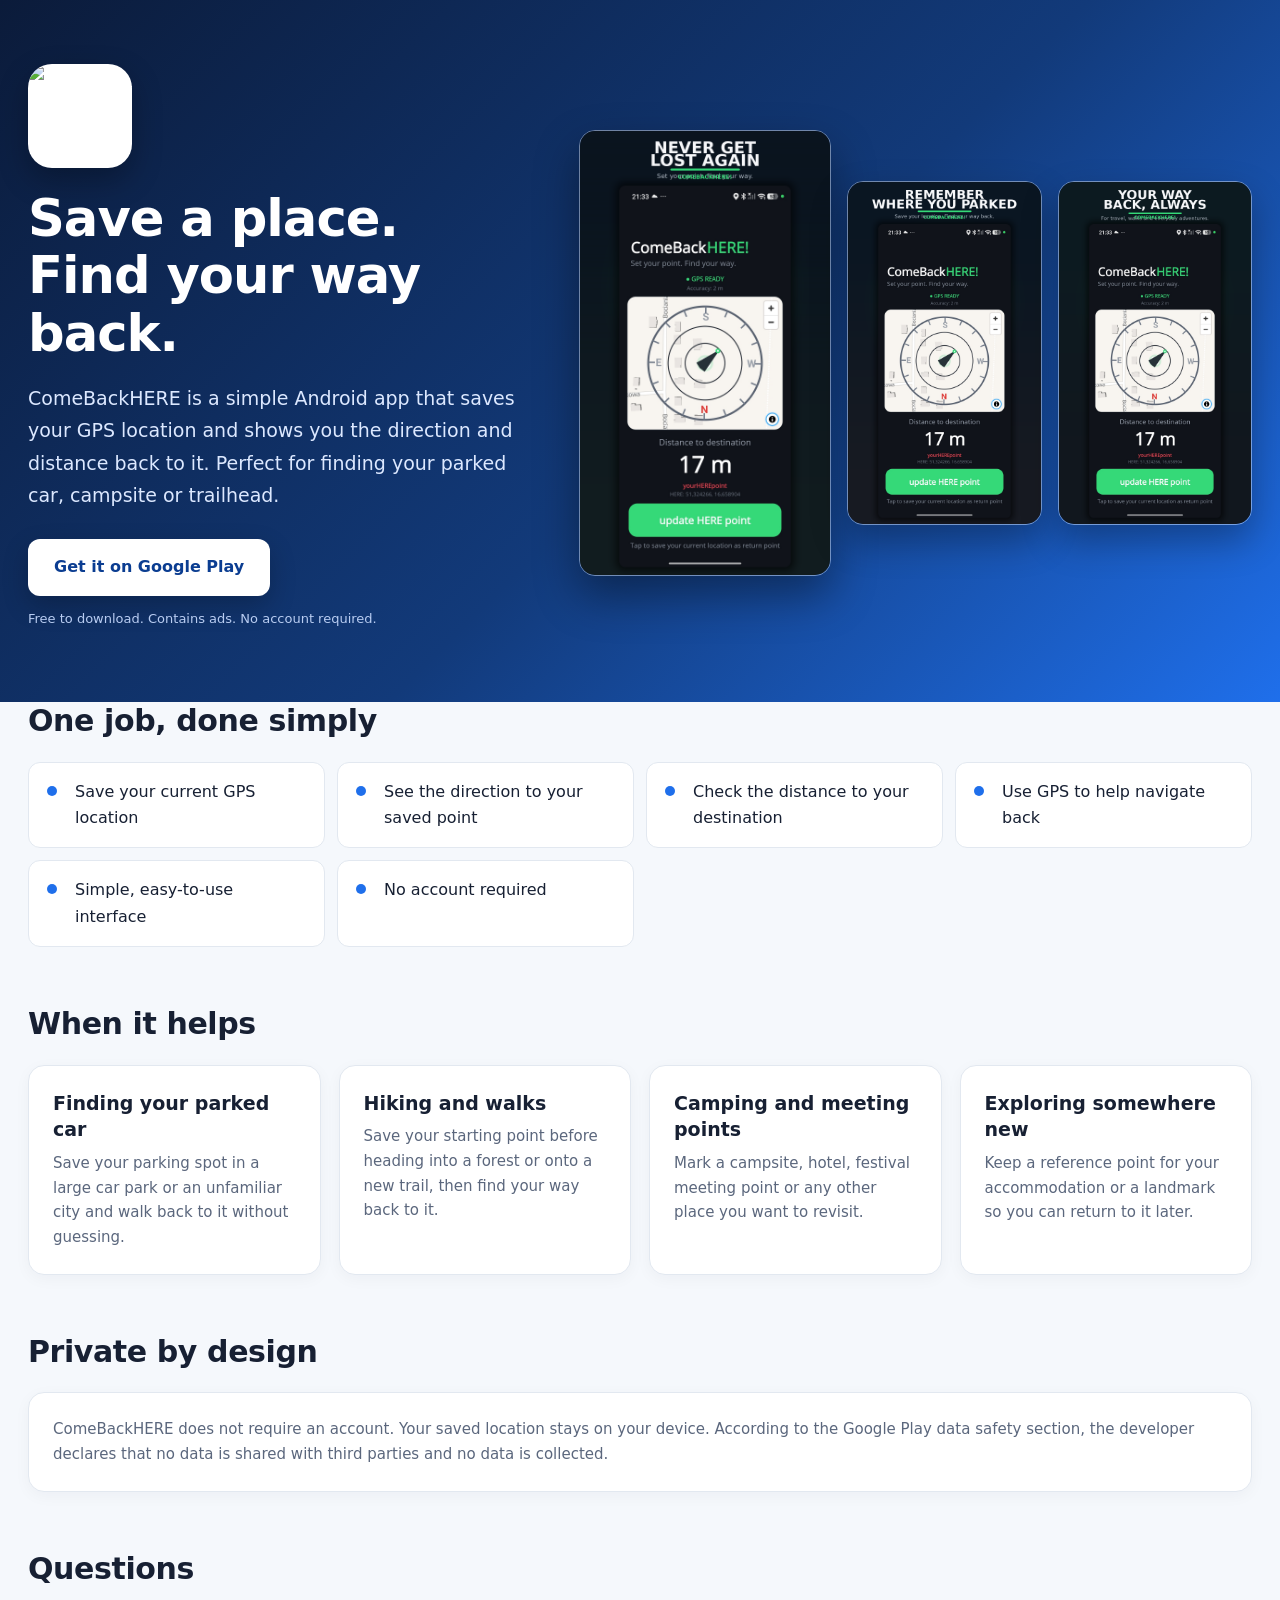
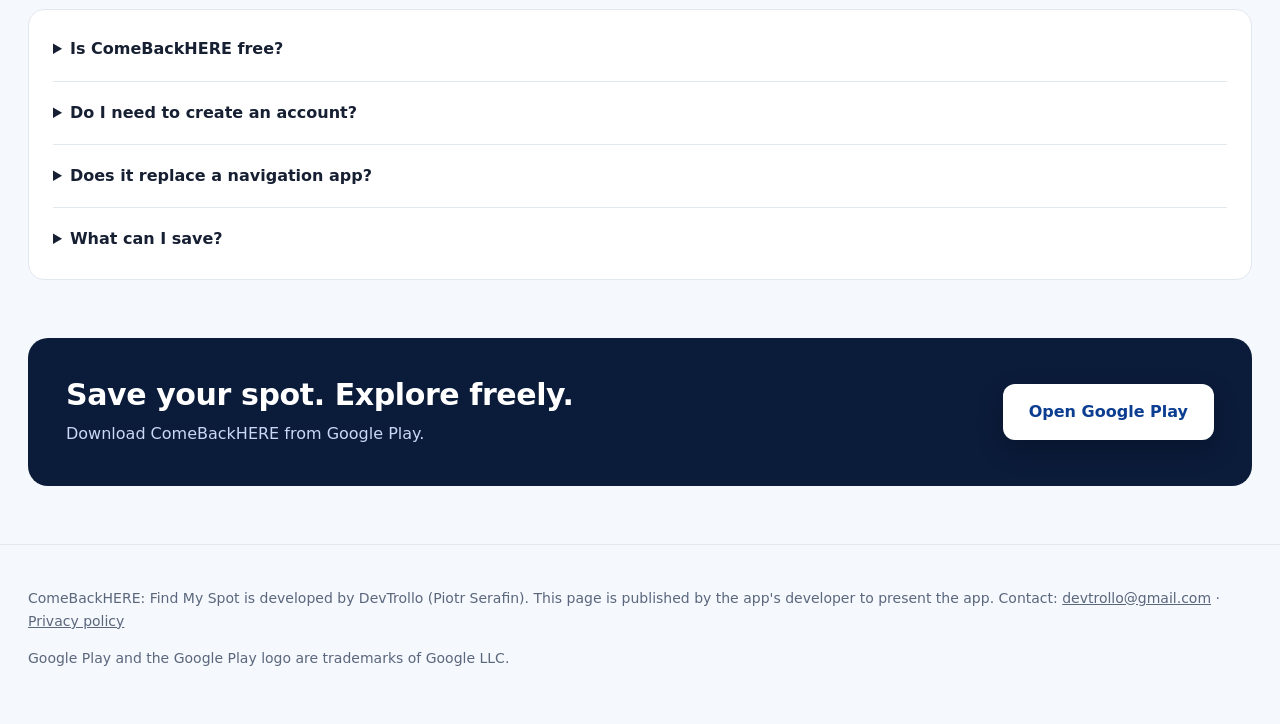
==== commit 553a44e1: "." ====
--- a/comebackhere/index.html
+++ b/comebackhere/index.html
@@ -443,4 +443,230 @@
     }
 
     .cta .btn {
-        width: 100
+        width: 100%;
+        text-align: center;
+    }
+}
+
+/* Respect users who prefer reduced motion. */
+
+@media (prefers-reduced-motion: reduce) {
+    html {
+        scroll-behavior: auto;
+    }
+
+    .btn,
+    .shots img {
+        transition: none;
+    }
+}
+</style>
+</head>
+
+<body>
+
+<header>
+    <div class="wrap hero">
+
+        <div class="hero-copy">
+
+            <img
+                class="icon"
+                src="https://play-lh.googleusercontent.com/Q7HIT-wzBQhu58ngM2kAdWZYlx2gxZ04U0Aeqi4MmefUrMIzVsCATr3xDegB6TeuEts366WUYFLkE9MIcpXR6rc=w240-h480-rw"
+                alt="ComeBackHERE app icon"
+            >
+
+            <h1>Save a place.<br>Find your way back.</h1>
+
+            <p class="lead">
+                ComeBackHERE is a simple Android app that saves your GPS
+                location and shows you the direction and distance back to it.
+                Perfect for finding your parked car, campsite or trailhead.
+            </p>
+
+            <a
+                class="btn"
+                href="https://play.google.com/store/apps/details?id=com.companyname.comebackhere"
+            >
+                Get it on Google Play
+            </a>
+
+            <p class="note">
+                Free to download. Contains ads. No account required.
+            </p>
+
+        </div>
+
+        <div class="shots">
+
+            <img
+                src="assets/ComeBackHere_01_Never_Get_Lost.png"
+                alt="ComeBackHERE map and compass showing the way back to a saved location"
+            >
+
+            <img
+                src="assets/ComeBackHere_02_Remember_Parking.png"
+                alt="ComeBackHERE helps you remember where you parked"
+            >
+
+            <img
+                src="assets/ComeBackHere_03_Your_Way_Back.png"
+                alt="ComeBackHERE helps you find your way back"
+            >
+
+        </div>
+
+    </div>
+</header>
+
+<main class="wrap">
+
+    <section>
+        <h2>One job, done simply</h2>
+
+        <ul class="checks">
+            <li>Save your current GPS location</li>
+            <li>See the direction to your saved point</li>
+            <li>Check the distance to your destination</li>
+            <li>Use GPS to help navigate back</li>
+            <li>Simple, easy-to-use interface</li>
+            <li>No account required</li>
+        </ul>
+    </section>
+
+    <section>
+        <h2>When it helps</h2>
+
+        <div class="grid">
+
+            <div class="card">
+                <h3>Finding your parked car</h3>
+                <p>
+                    Save your parking spot in a large car park or an unfamiliar
+                    city and walk back to it without guessing.
+                </p>
+            </div>
+
+            <div class="card">
+                <h3>Hiking and walks</h3>
+                <p>
+                    Save your starting point before heading into a forest or
+                    onto a new trail, then find your way back to it.
+                </p>
+            </div>
+
+            <div class="card">
+                <h3>Camping and meeting points</h3>
+                <p>
+                    Mark a campsite, hotel, festival meeting point or any
+                    other place you want to revisit.
+                </p>
+            </div>
+
+            <div class="card">
+                <h3>Exploring somewhere new</h3>
+                <p>
+                    Keep a reference point for your accommodation or a
+                    landmark so you can return to it later.
+                </p>
+            </div>
+
+        </div>
+    </section>
+
+    <section>
+        <h2>Private by design</h2>
+
+        <div class="card">
+            <p>
+                ComeBackHERE does not require an account. Your saved location
+                stays on your device. According to the Google Play data safety
+                section, the developer declares that no data is shared with
+                third parties and no data is collected.
+            </p>
+        </div>
+    </section>
+
+    <section>
+        <h2>Questions</h2>
+
+        <div class="faq">
+
+            <details>
+                <summary>Is ComeBackHERE free?</summary>
+                <p>
+                    Yes. The app is free to download and contains ads.
+                    There is no subscription mentioned on its Google Play listing.
+                </p>
+            </details>
+
+            <details>
+                <summary>Do I need to create an account?</summary>
+                <p>
+                    No. The app is designed to work without an account,
+                    and saved locations stay on your device.
+                </p>
+            </details>
+
+            <details>
+                <summary>Does it replace a navigation app?</summary>
+                <p>
+                    No. ComeBackHERE focuses on saving a point and showing
+                    the direction and distance back to it. Use your preferred
+                    navigation app for turn-by-turn road directions.
+                </p>
+            </details>
+
+            <details>
+                <summary>What can I save?</summary>
+                <p>
+                    Any location you may want to return to: a parking spot,
+                    campsite, hotel, meeting point, trailhead or landmark.
+                </p>
+            </details>
+
+        </div>
+    </section>
+
+    <section class="cta">
+
+        <div>
+            <h2>Save your spot. Explore freely.</h2>
+            <p>Download ComeBackHERE from Google Play.</p>
+        </div>
+
+        <a
+            class="btn"
+            href="https://play.google.com/store/apps/details?id=com.companyname.comebackhere"
+        >
+            Open Google Play
+        </a>
+
+    </section>
+
+</main>
+
+<footer>
+    <div class="wrap">
+
+        <p>
+            ComeBackHERE: Find My Spot is developed by DevTrollo
+            (Piotr Serafin). This page is published by the app's developer
+            to present the app.
+            Contact:
+            <a href="mailto:devtrollo@gmail.com">devtrollo@gmail.com</a>
+            ·
+            <a href="https://piotrse.github.io/ComeBackHERE-Privacy/">
+                Privacy policy
+            </a>
+        </p>
+
+        <p>
+            Google Play and the Google Play logo are trademarks of Google LLC.
+        </p>
+
+    </div>
+</footer>
+
+</body>
+</html>
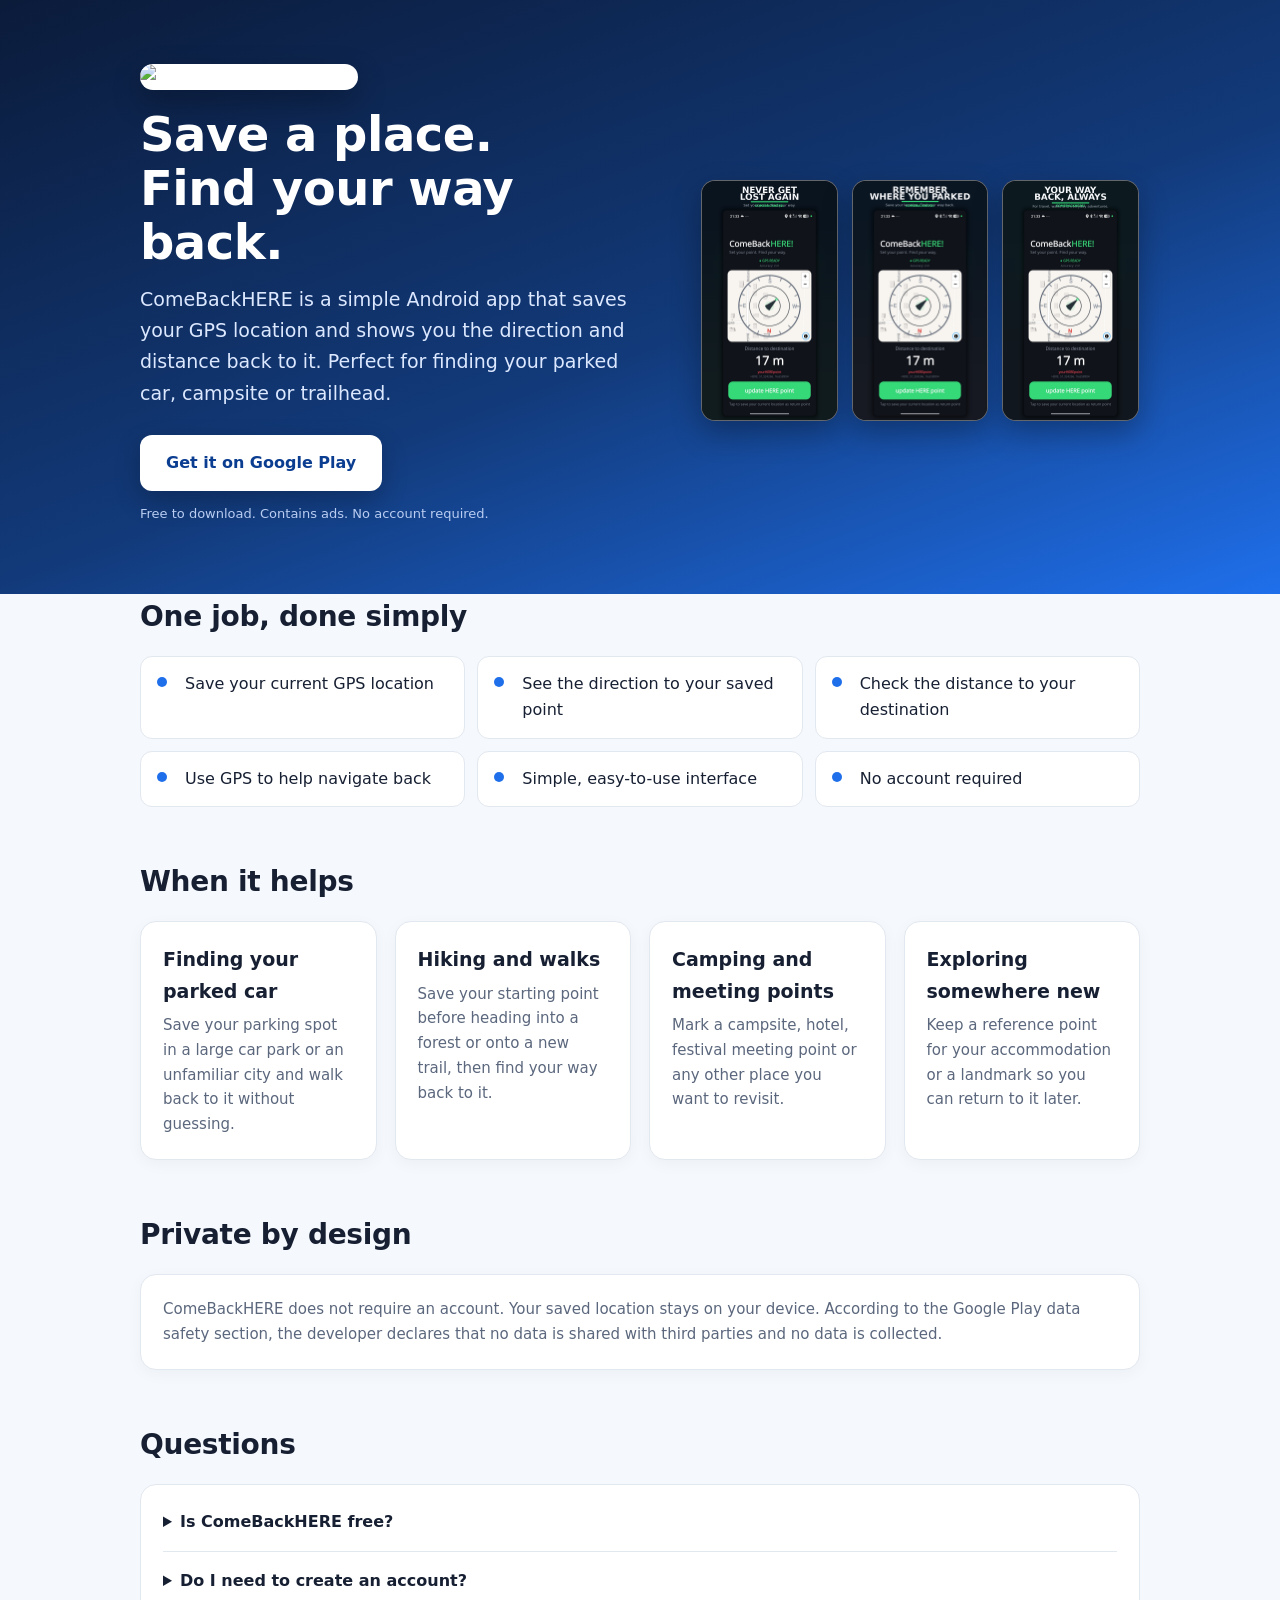
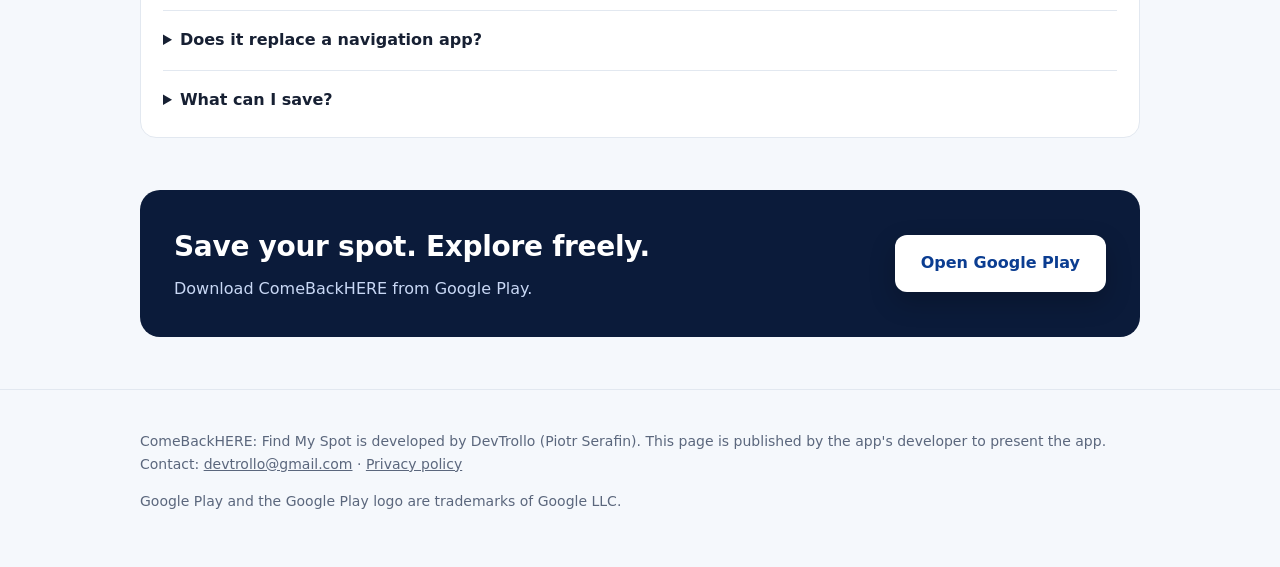
==== commit 004f3736: "." ====
--- a/comebackhere/index.html
+++ b/comebackhere/index.html
@@ -3,23 +3,16 @@
 <head>
 <meta charset="utf-8">
 <meta name="viewport" content="width=device-width, initial-scale=1">
-
 <title>ComeBackHERE: Find My Spot – Save a place, find your way back</title>
-
 <meta name="description" content="ComeBackHERE is a simple free Android app that saves your GPS location so you can find your parked car, campsite or trailhead again. No account required.">
-
 <link rel="canonical" href="https://piotrse.github.io/comebackhere/">
-
 <meta property="og:type" content="website">
 <meta property="og:title" content="ComeBackHERE: Find My Spot">
 <meta property="og:description" content="Save a place. Find your way back with GPS. A simple Android app for finding your parked car, campsite or trailhead.">
 <meta property="og:url" content="https://piotrse.github.io/comebackhere/">
 <meta property="og:image" content="https://play-lh.googleusercontent.com/Q7HIT-wzBQhu58ngM2kAdWZYlx2gxZ04U0Aeqi4MmefUrMIzVsCATr3xDegB6TeuEts366WUYFLkE9MIcpXR6rc=w512">
-
 <meta name="twitter:card" content="summary_large_image">
-
 <link rel="icon" href="https://play-lh.googleusercontent.com/Q7HIT-wzBQhu58ngM2kAdWZYlx2gxZ04U0Aeqi4MmefUrMIzVsCATr3xDegB6TeuEts366WUYFLkE9MIcpXR6rc=w64">
-
 <script type="application/ld+json">
 {
   "@context": "https://schema.org",
@@ -30,643 +23,112 @@
   "description": "Save your current GPS location and find the direction and distance back to it. Useful for finding a parked car, campsite, meeting point or trailhead.",
   "url": "https://play.google.com/store/apps/details?id=com.companyname.comebackhere",
   "downloadUrl": "https://play.google.com/store/apps/details?id=com.companyname.comebackhere",
-  "author": {
-    "@type": "Person",
-    "name": "Piotr Serafin",
-    "alternateName": "DevTrollo"
-  },
-  "offers": {
-    "@type": "Offer",
-    "price": "0",
-    "priceCurrency": "USD"
-  }
+  "author": {"@type": "Person", "name": "Piotr Serafin", "alternateName": "DevTrollo"},
+  "offers": {"@type": "Offer", "price": "0", "priceCurrency": "USD"}
 }
 </script>
-
 <style>
-:root {
-    --bg: #f5f8fc;
-    --card: #ffffff;
-    --text: #172033;
-    --muted: #5b677d;
-    --accent: #1f6feb;
-    --accent2: #0b4bb3;
-    --border: #e2e8f0;
-}
-
-* {
-    box-sizing: border-box;
-}
-
-html {
-    scroll-behavior: smooth;
-}
-
-body {
-    margin: 0;
-    font-family: system-ui, -apple-system, "Segoe UI", Roboto, Arial, sans-serif;
-    background: var(--bg);
-    color: var(--text);
-    line-height: 1.65;
-}
-
-a {
-    color: var(--accent);
-}
-
-.wrap {
-    max-width: 1320px;
-    margin: 0 auto;
-    padding: 0 28px;
-}
-
-/* =====================================================
-   HERO
-   ===================================================== */
-
-header {
-    background: linear-gradient(135deg, #0b1b3a 0%, #123a7a 55%, #1f6feb 100%);
-    color: #ffffff;
-    padding: 64px 0 60px;
-}
-
-.hero {
-    display: grid;
-    grid-template-columns: minmax(0, 0.85fr) minmax(0, 1.15fr);
-    gap: 54px;
-    align-items: center;
-}
-
-.hero-copy {
-    min-width: 0;
-}
-
-.icon {
-    display: block;
-    width: 104px;
-    height: 104px;
-    object-fit: contain;
-    border-radius: 24px;
-    box-shadow: 0 12px 30px rgba(0, 0, 0, 0.28);
-    background: #ffffff;
-    margin-bottom: 22px;
-}
-
-h1 {
-    font-size: clamp(34px, 4vw, 54px);
-    line-height: 1.12;
-    margin: 0 0 20px;
-    letter-spacing: -1px;
-}
-
-.lead {
-    font-size: 19px;
-    line-height: 1.7;
-    color: #dce8ff;
-    max-width: 560px;
-    margin: 0 0 28px;
-}
-
-.btn {
-    display: inline-block;
-    background: #ffffff;
-    color: #0b3d91;
-    font-weight: 750;
-    text-decoration: none;
-    padding: 15px 26px;
-    border-radius: 12px;
-    box-shadow: 0 10px 26px rgba(0, 0, 0, 0.22);
-    transition: transform 0.2s ease, background 0.2s ease;
-}
-
-.btn:hover {
-    background: #eaf1ff;
-    transform: translateY(-2px);
-}
-
-.btn.small {
-    padding: 11px 18px;
-    font-size: 15px;
-}
-
-.note {
-    font-size: 13px;
-    color: #b9cdf2;
-    margin-top: 12px;
-}
-
-/* =====================================================
-   SCREENSHOTS
-   ===================================================== */
-
-.shots {
-    min-width: 0;
-    display: grid;
-    grid-template-columns: 1.18fr 0.91fr 0.91fr;
-    gap: 16px;
-    align-items: center;
-}
-
-.shots img {
-    display: block;
-    width: 100%;
-    height: auto;
-    border-radius: 16px;
-    border: 1px solid rgba(255, 255, 255, 0.4);
-    box-shadow: 0 16px 36px rgba(0, 0, 0, 0.3);
-    transition: transform 0.25s ease, box-shadow 0.25s ease;
-}
-
-.shots img:first-child {
-    box-shadow: 0 20px 44px rgba(0, 0, 0, 0.38);
-}
-
-.shots img:hover {
-    transform: translateY(-5px);
-    box-shadow: 0 22px 44px rgba(0, 0, 0, 0.38);
-}
-
-/* =====================================================
-   MAIN CONTENT
-   ===================================================== */
-
-main {
-    padding: 54px 0 24px;
-}
-
-section {
-    margin-bottom: 58px;
-}
-
-h2 {
-    font-size: 30px;
-    line-height: 1.25;
-    margin: 0 0 22px;
-    letter-spacing: -0.4px;
-}
-
-h3 {
-    font-size: 19px;
-    line-height: 1.4;
-    margin: 0 0 8px;
-}
-
-.grid {
-    display: grid;
-    grid-template-columns: repeat(auto-fit, minmax(230px, 1fr));
-    gap: 18px;
-}
-
-.card {
-    background: var(--card);
-    border: 1px solid var(--border);
-    border-radius: 16px;
-    padding: 24px;
-    box-shadow: 0 4px 16px rgba(23, 32, 51, 0.04);
-}
-
-.card p {
-    margin: 0;
-    color: var(--muted);
-    font-size: 15px;
-}
-
-ul.checks {
-    list-style: none;
-    padding: 0;
-    margin: 0;
-    display: grid;
-    grid-template-columns: repeat(auto-fit, minmax(280px, 1fr));
-    gap: 12px;
-}
-
-ul.checks li {
-    background: var(--card);
-    border: 1px solid var(--border);
-    border-radius: 12px;
-    padding: 16px 18px 16px 46px;
-    position: relative;
-}
-
-ul.checks li:before {
-    content: "";
-    position: absolute;
-    left: 18px;
-    top: 23px;
-    width: 10px;
-    height: 10px;
-    border-radius: 50%;
-    background: var(--accent);
-}
-
-/* =====================================================
-   FAQ
-   ===================================================== */
-
-.faq {
-    background: var(--card);
-    border: 1px solid var(--border);
-    border-radius: 16px;
-    padding: 8px 24px;
-}
-
-details {
-    border-bottom: 1px solid var(--border);
-    padding: 18px 0;
-}
-
-details:last-child {
-    border-bottom: 0;
-}
-
-summary {
-    font-weight: 650;
-    cursor: pointer;
-}
-
-details p {
-    color: var(--muted);
-    margin: 10px 0 0;
-}
-
-/* =====================================================
-   CALL TO ACTION
-   ===================================================== */
-
-.cta {
-    background: #0b1b3a;
-    color: #ffffff;
-    border-radius: 20px;
-    padding: 38px;
-    display: flex;
-    justify-content: space-between;
-    align-items: center;
-    gap: 24px;
-    flex-wrap: wrap;
-}
-
-.cta h2 {
-    margin: 0 0 8px;
-}
-
-.cta p {
-    margin: 0;
-    color: #c9d8f5;
-}
-
-/* =====================================================
-   FOOTER
-   ===================================================== */
-
-footer {
-    border-top: 1px solid var(--border);
-    padding: 28px 0 40px;
-    color: var(--muted);
-    font-size: 14px;
-}
-
-footer a {
-    color: var(--muted);
-}
-
-/* =====================================================
-   TABLETS
-   ===================================================== */
-
-@media (max-width: 1000px) {
-    .wrap {
-        padding: 0 24px;
-    }
-
-    header {
-        padding: 48px 0;
-    }
-
-    .hero {
-        grid-template-columns: 1fr;
-        gap: 38px;
-    }
-
-    .hero-copy {
-        max-width: 760px;
-    }
-
-    .shots {
-        grid-template-columns: 1.15fr 1fr 1fr;
-        gap: 18px;
-        max-width: 900px;
-    }
-
-    .shots img {
-        max-width: none;
-    }
-
-    .lead {
-        max-width: 720px;
-    }
-}
-
-/* =====================================================
-   PHONES
-   ===================================================== */
-
-@media (max-width: 600px) {
-    .wrap {
-        padding: 0 18px;
-    }
-
-    header {
-        padding: 36px 0 42px;
-    }
-
-    .hero {
-        gap: 30px;
-    }
-
-    .icon {
-        width: 84px;
-        height: 84px;
-        border-radius: 20px;
-        margin-bottom: 20px;
-    }
-
-    h1 {
-        font-size: clamp(34px, 9vw, 44px);
-    }
-
-    .lead {
-        font-size: 17px;
-        line-height: 1.65;
-    }
-
-    .shots {
-        grid-template-columns: 1fr 1fr;
-        gap: 12px;
-    }
-
-    .shots img:first-child {
-        grid-column: 1 / -1;
-        width: 76%;
-        justify-self: center;
-    }
-
-    .shots img {
-        border-radius: 12px;
-    }
-
-    main {
-        padding: 38px 0 16px;
-    }
-
-    section {
-        margin-bottom: 42px;
-    }
-
-    h2 {
-        font-size: 26px;
-    }
-
-    .grid {
-        grid-template-columns: 1fr;
-    }
-
-    ul.checks {
-        grid-template-columns: 1fr;
-    }
-
-    .card {
-        padding: 20px;
-    }
-
-    .cta {
-        padding: 26px 22px;
-    }
-
-    .cta .btn {
-        width: 100%;
-        text-align: center;
-    }
-}
-
-/* Respect users who prefer reduced motion. */
-
-@media (prefers-reduced-motion: reduce) {
-    html {
-        scroll-behavior: auto;
-    }
-
-    .btn,
-    .shots img {
-        transition: none;
-    }
-}
+:root{--bg:#f5f8fc;--card:#fff;--text:#172033;--muted:#5b677d;--accent:#1f6feb;--accent2:#0b4bb3;--border:#e2e8f0}
+*{box-sizing:border-box}
+body{margin:0;font-family:system-ui,-apple-system,"Segoe UI",Roboto,Arial,sans-serif;background:var(--bg);color:var(--text);line-height:1.65}
+a{color:var(--accent)}
+.wrap{max-width:1040px;margin:0 auto;padding:0 20px}
+header{background:linear-gradient(160deg,#0b1b3a 0%,#123a7a 55%,#1f6feb 100%);color:#fff;padding:64px 0 56px}
+.hero{display:flex;gap:40px;align-items:center;flex-wrap:wrap}
+.hero-copy{flex:1 1 460px}
+.icon{width:104px;height:104px;border-radius:24px;box-shadow:0 12px 30px rgba(0,0,0,.28);background:#fff}
+h1{font-size:clamp(30px,5vw,48px);line-height:1.12;margin:18px 0 14px;letter-spacing:-.5px}
+.lead{font-size:19px;color:#dce8ff;max-width:620px;margin:0 0 26px}
+.btn{display:inline-block;background:#fff;color:#0b3d91;font-weight:700;text-decoration:none;padding:15px 26px;border-radius:12px;box-shadow:0 10px 26px rgba(0,0,0,.22)}
+.btn:hover{background:#eaf1ff}
+.btn.small{padding:11px 18px;font-size:15px}
+.note{font-size:13px;color:#b9cdf2;margin-top:12px}
+.shots{flex:1 1 380px;display:flex;gap:14px;justify-content:center;align-items:flex-start}
+.shots img{width:31%;height:auto;object-fit:contain;border-radius:14px;border:1px solid rgba(255,255,255,.35);box-shadow:0 12px 30px rgba(0,0,0,.3);background:#10141a}
+main{padding:54px 0 20px}
+section{margin-bottom:52px}
+h2{font-size:28px;margin:0 0 16px;letter-spacing:-.3px}
+h3{font-size:19px;margin:0 0 6px}
+.grid{display:grid;grid-template-columns:repeat(auto-fit,minmax(230px,1fr));gap:18px}
+.card{background:var(--card);border:1px solid var(--border);border-radius:16px;padding:22px;box-shadow:0 4px 16px rgba(23,32,51,.04)}
+.card p{margin:0;color:var(--muted);font-size:15px}
+ul.checks{list-style:none;padding:0;margin:0;display:grid;grid-template-columns:repeat(auto-fit,minmax(280px,1fr));gap:12px}
+ul.checks li{background:var(--card);border:1px solid var(--border);border-radius:12px;padding:14px 16px 14px 44px;position:relative}
+ul.checks li:before{content:"";position:absolute;left:16px;top:20px;width:10px;height:10px;border-radius:50%;background:var(--accent)}
+.faq{background:var(--card);border:1px solid var(--border);border-radius:16px;padding:8px 22px}
+details{border-bottom:1px solid var(--border);padding:16px 0}
+details:last-child{border-bottom:0}
+summary{font-weight:600;cursor:pointer}
+details p{color:var(--muted);margin:10px 0 0}
+.cta{background:#0b1b3a;color:#fff;border-radius:20px;padding:34px;display:flex;justify-content:space-between;align-items:center;gap:20px;flex-wrap:wrap}
+.cta h2{margin:0 0 6px}
+.cta p{margin:0;color:#c9d8f5}
+footer{border-top:1px solid var(--border);padding:26px 0 40px;color:var(--muted);font-size:14px}
+footer a{color:var(--muted)}
+@media(max-width:700px){header{padding:38px 0 36px}.shots{flex:1 1 100%;gap:8px}.shots img{width:32%;border-radius:9px}.hero{gap:28px}}
 </style>
 </head>
-
 <body>
-
 <header>
-    <div class="wrap hero">
-
-        <div class="hero-copy">
-
-            <img
-                class="icon"
-                src="https://play-lh.googleusercontent.com/Q7HIT-wzBQhu58ngM2kAdWZYlx2gxZ04U0Aeqi4MmefUrMIzVsCATr3xDegB6TeuEts366WUYFLkE9MIcpXR6rc=w240-h480-rw"
-                alt="ComeBackHERE app icon"
-            >
-
-            <h1>Save a place.<br>Find your way back.</h1>
-
-            <p class="lead">
-                ComeBackHERE is a simple Android app that saves your GPS
-                location and shows you the direction and distance back to it.
-                Perfect for finding your parked car, campsite or trailhead.
-            </p>
-
-            <a
-                class="btn"
-                href="https://play.google.com/store/apps/details?id=com.companyname.comebackhere"
-            >
-                Get it on Google Play
-            </a>
-
-            <p class="note">
-                Free to download. Contains ads. No account required.
-            </p>
-
-        </div>
-
-        <div class="shots">
-
-            <img
-                src="assets/ComeBackHere_01_Never_Get_Lost.png"
-                alt="ComeBackHERE map and compass showing the way back to a saved location"
-            >
-
-            <img
-                src="assets/ComeBackHere_02_Remember_Parking.png"
-                alt="ComeBackHERE helps you remember where you parked"
-            >
-
-            <img
-                src="assets/ComeBackHere_03_Your_Way_Back.png"
-                alt="ComeBackHERE helps you find your way back"
-            >
-
-        </div>
-
+  <div class="wrap hero">
+    <div class="hero-copy">
+      <img class="icon" src="https://play-lh.googleusercontent.com/Q7HIT-wzBQhu58ngM2kAdWZYlx2gxZ04U0Aeqi4MmefUrMIzVsCATr3xDegB6TeuEts366WUYFLkE9MIcpXR6rc=w240-h480-rw" alt="ComeBackHERE app icon">
+      <h1>Save a place.<br>Find your way back.</h1>
+      <p class="lead">ComeBackHERE is a simple Android app that saves your GPS location and shows you the direction and distance back to it. Perfect for finding your parked car, campsite or trailhead.</p>
+      <a class="btn" href="https://play.google.com/store/apps/details?id=com.companyname.comebackhere">Get it on Google Play</a>
+      <p class="note">Free to download. Contains ads. No account required.</p>
     </div>
+    <div class="shots">
+      <img src="assets/ComeBackHere_01_Never_Get_Lost.png" alt="ComeBackHERE map and compass — Never get lost again">
+      <img src="assets/ComeBackHere_02_Remember_Parking.png" alt="ComeBackHERE — remember where you parked">
+      <img src="assets/ComeBackHere_03_Your_Way_Back.png" alt="ComeBackHERE — your way back, always">
+    </div>
+  </div>
 </header>
-
 <main class="wrap">
-
-    <section>
-        <h2>One job, done simply</h2>
-
-        <ul class="checks">
-            <li>Save your current GPS location</li>
-            <li>See the direction to your saved point</li>
-            <li>Check the distance to your destination</li>
-            <li>Use GPS to help navigate back</li>
-            <li>Simple, easy-to-use interface</li>
-            <li>No account required</li>
-        </ul>
-    </section>
-
-    <section>
-        <h2>When it helps</h2>
-
-        <div class="grid">
-
-            <div class="card">
-                <h3>Finding your parked car</h3>
-                <p>
-                    Save your parking spot in a large car park or an unfamiliar
-                    city and walk back to it without guessing.
-                </p>
-            </div>
-
-            <div class="card">
-                <h3>Hiking and walks</h3>
-                <p>
-                    Save your starting point before heading into a forest or
-                    onto a new trail, then find your way back to it.
-                </p>
-            </div>
-
-            <div class="card">
-                <h3>Camping and meeting points</h3>
-                <p>
-                    Mark a campsite, hotel, festival meeting point or any
-                    other place you want to revisit.
-                </p>
-            </div>
-
-            <div class="card">
-                <h3>Exploring somewhere new</h3>
-                <p>
-                    Keep a reference point for your accommodation or a
-                    landmark so you can return to it later.
-                </p>
-            </div>
-
-        </div>
-    </section>
-
-    <section>
-        <h2>Private by design</h2>
-
-        <div class="card">
-            <p>
-                ComeBackHERE does not require an account. Your saved location
-                stays on your device. According to the Google Play data safety
-                section, the developer declares that no data is shared with
-                third parties and no data is collected.
-            </p>
-        </div>
-    </section>
-
-    <section>
-        <h2>Questions</h2>
-
-        <div class="faq">
-
-            <details>
-                <summary>Is ComeBackHERE free?</summary>
-                <p>
-                    Yes. The app is free to download and contains ads.
-                    There is no subscription mentioned on its Google Play listing.
-                </p>
-            </details>
-
-            <details>
-                <summary>Do I need to create an account?</summary>
-                <p>
-                    No. The app is designed to work without an account,
-                    and saved locations stay on your device.
-                </p>
-            </details>
-
-            <details>
-                <summary>Does it replace a navigation app?</summary>
-                <p>
-                    No. ComeBackHERE focuses on saving a point and showing
-                    the direction and distance back to it. Use your preferred
-                    navigation app for turn-by-turn road directions.
-                </p>
-            </details>
-
-            <details>
-                <summary>What can I save?</summary>
-                <p>
-                    Any location you may want to return to: a parking spot,
-                    campsite, hotel, meeting point, trailhead or landmark.
-                </p>
-            </details>
-
-        </div>
-    </section>
-
-    <section class="cta">
-
-        <div>
-            <h2>Save your spot. Explore freely.</h2>
-            <p>Download ComeBackHERE from Google Play.</p>
-        </div>
-
-        <a
-            class="btn"
-            href="https://play.google.com/store/apps/details?id=com.companyname.comebackhere"
-        >
-            Open Google Play
-        </a>
-
-    </section>
-
+  <section>
+    <h2>One job, done simply</h2>
+    <ul class="checks">
+      <li>Save your current GPS location</li>
+      <li>See the direction to your saved point</li>
+      <li>Check the distance to your destination</li>
+      <li>Use GPS to help navigate back</li>
+      <li>Simple, easy-to-use interface</li>
+      <li>No account required</li>
+    </ul>
+  </section>
+  <section>
+    <h2>When it helps</h2>
+    <div class="grid">
+      <div class="card"><h3>Finding your parked car</h3><p>Save your parking spot in a large car park or an unfamiliar city and walk back to it without guessing.</p></div>
+      <div class="card"><h3>Hiking and walks</h3><p>Save your starting point before heading into a forest or onto a new trail, then find your way back to it.</p></div>
+      <div class="card"><h3>Camping and meeting points</h3><p>Mark a campsite, hotel, festival meeting point or any other place you want to revisit.</p></div>
+      <div class="card"><h3>Exploring somewhere new</h3><p>Keep a reference point for your accommodation or a landmark so you can return to it later.</p></div>
+    </div>
+  </section>
+  <section>
+    <h2>Private by design</h2>
+    <div class="card"><p>ComeBackHERE does not require an account. Your saved location stays on your device. According to the Google Play data safety section, the developer declares that no data is shared with third parties and no data is collected.</p></div>
+  </section>
+  <section>
+    <h2>Questions</h2>
+    <div class="faq">
+      <details><summary>Is ComeBackHERE free?</summary><p>Yes. The app is free to download and contains ads. There is no subscription mentioned on its Google Play listing.</p></details>
+      <details><summary>Do I need to create an account?</summary><p>No. The app is designed to work without an account, and saved locations stay on your device.</p></details>
+      <details><summary>Does it replace a navigation app?</summary><p>No. ComeBackHERE focuses on saving a point and showing the direction and distance back to it. Use your preferred navigation app for turn-by-turn road directions.</p></details>
+      <details><summary>What can I save?</summary><p>Any location you may want to return to: a parking spot, campsite, hotel, meeting point, trailhead or landmark.</p></details>
+    </div>
+  </section>
+  <section class="cta">
+    <div><h2>Save your spot. Explore freely.</h2><p>Download ComeBackHERE from Google Play.</p></div>
+    <a class="btn" href="https://play.google.com/store/apps/details?id=com.companyname.comebackhere">Open Google Play</a>
+  </section>
 </main>
-
 <footer>
-    <div class="wrap">
-
-        <p>
-            ComeBackHERE: Find My Spot is developed by DevTrollo
-            (Piotr Serafin). This page is published by the app's developer
-            to present the app.
-            Contact:
-            <a href="mailto:devtrollo@gmail.com">devtrollo@gmail.com</a>
-            ·
-            <a href="https://piotrse.github.io/ComeBackHERE-Privacy/">
-                Privacy policy
-            </a>
-        </p>
-
-        <p>
-            Google Play and the Google Play logo are trademarks of Google LLC.
-        </p>
-
-    </div>
+  <div class="wrap">
+    <p>ComeBackHERE: Find My Spot is developed by DevTrollo (Piotr Serafin). This page is published by the app's developer to present the app. Contact: <a href="mailto:devtrollo@gmail.com">devtrollo@gmail.com</a> · <a href="https://piotrse.github.io/ComeBackHERE-Privacy/">Privacy policy</a></p>
+    <p>Google Play and the Google Play logo are trademarks of Google LLC.</p>
+  </div>
 </footer>
-
 </body>
-</html>+</html>
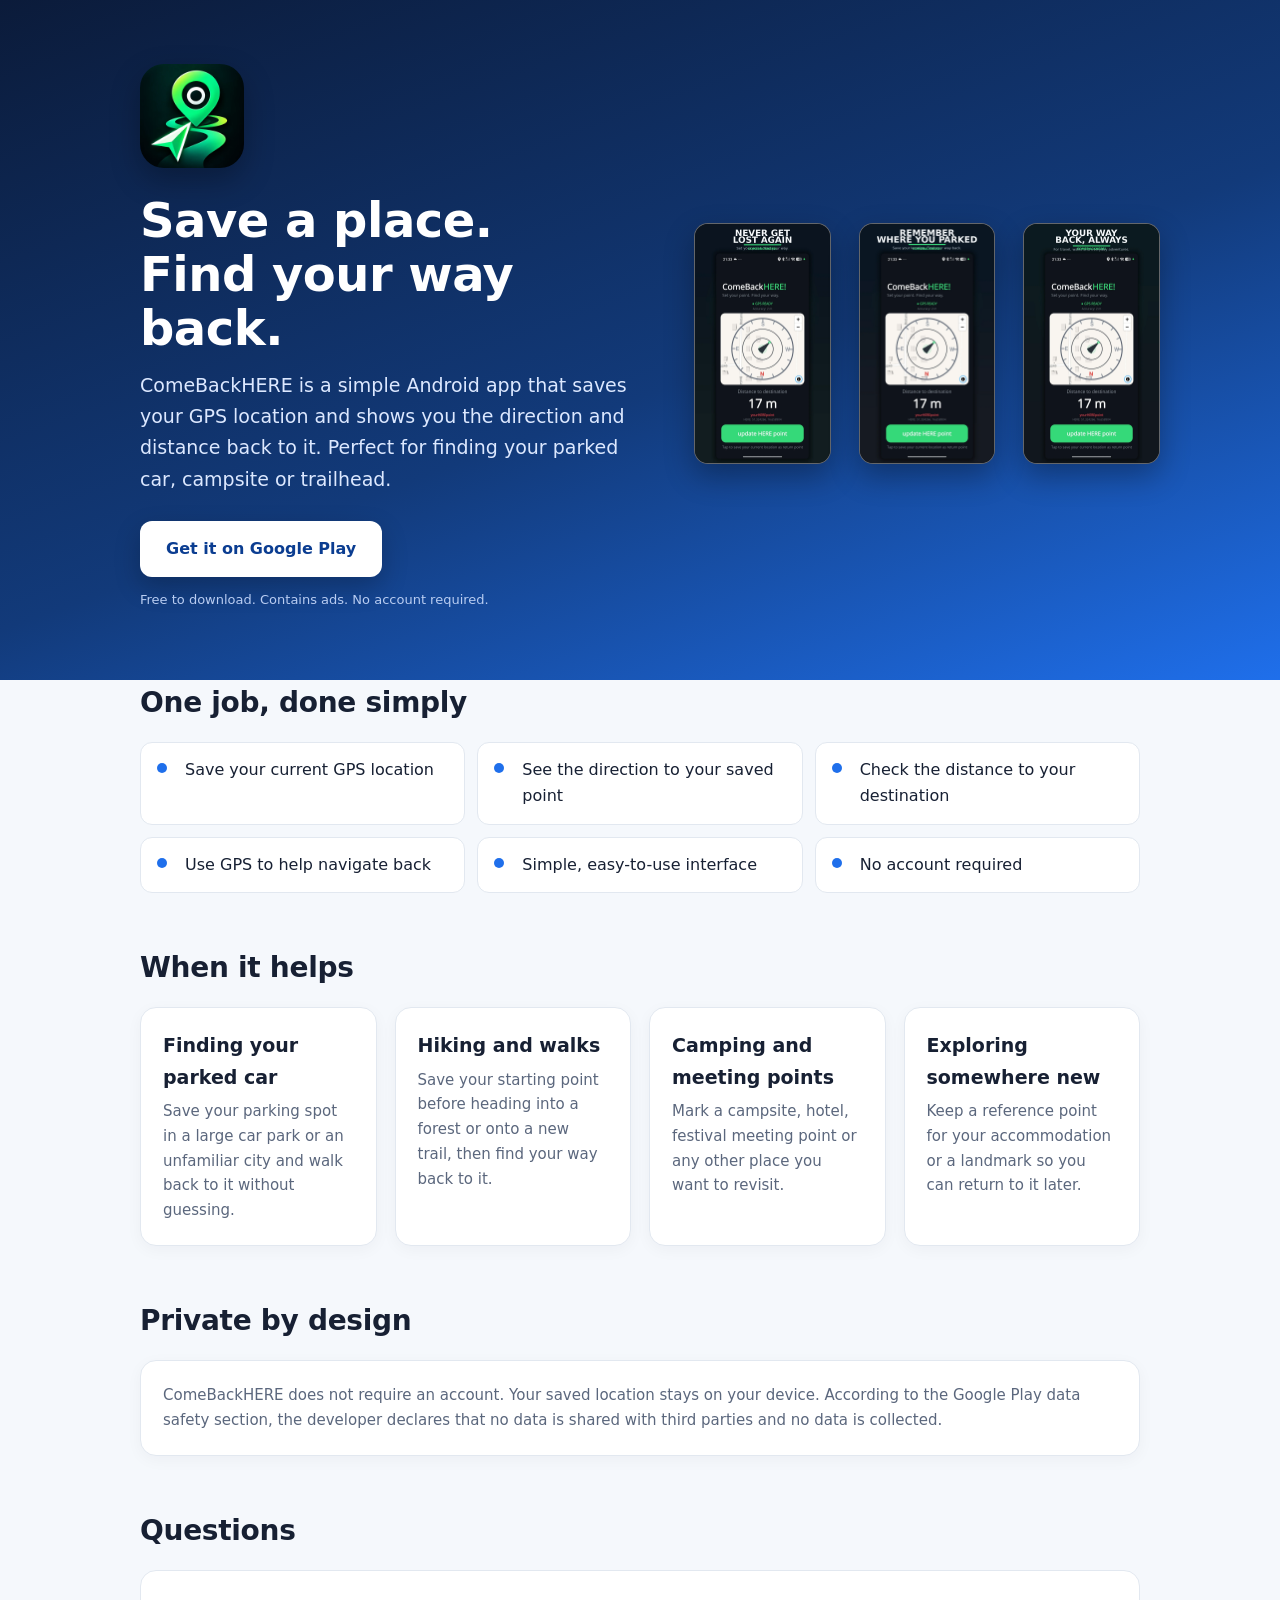
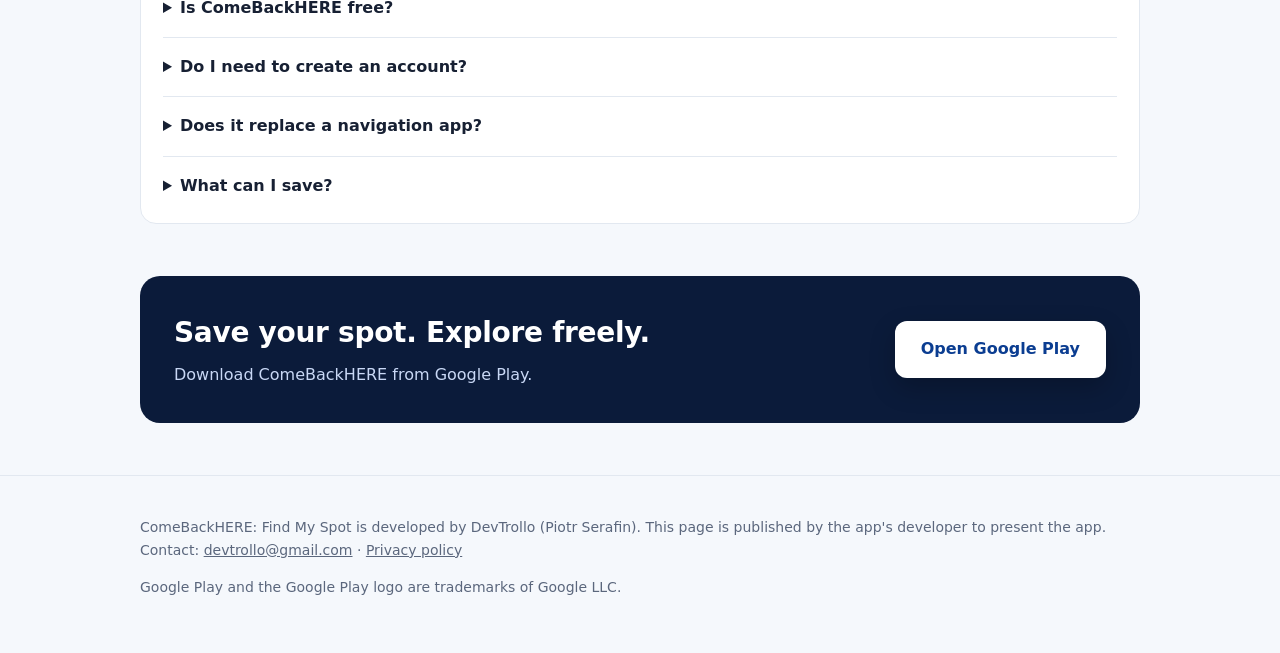
==== commit de984583: "." ====
--- a/comebackhere/index.html
+++ b/comebackhere/index.html
@@ -3,16 +3,26 @@
 <head>
 <meta charset="utf-8">
 <meta name="viewport" content="width=device-width, initial-scale=1">
-<title>ComeBackHERE: Find My Spot – Save a place, find your way back</title>
+<title>ComeBackHERE: Find My Spot – Save Your GPS Location</title>
 <meta name="description" content="ComeBackHERE is a simple free Android app that saves your GPS location so you can find your parked car, campsite or trailhead again. No account required.">
 <link rel="canonical" href="https://piotrse.github.io/comebackhere/">
+<meta name="robots" content="index, follow, max-image-preview:large">
 <meta property="og:type" content="website">
-<meta property="og:title" content="ComeBackHERE: Find My Spot">
+<meta property="og:site_name" content="ComeBackHERE">
+<meta property="og:title" content="ComeBackHERE: Find My Spot – Save Your GPS Location">
 <meta property="og:description" content="Save a place. Find your way back with GPS. A simple Android app for finding your parked car, campsite or trailhead.">
 <meta property="og:url" content="https://piotrse.github.io/comebackhere/">
-<meta property="og:image" content="https://play-lh.googleusercontent.com/Q7HIT-wzBQhu58ngM2kAdWZYlx2gxZ04U0Aeqi4MmefUrMIzVsCATr3xDegB6TeuEts366WUYFLkE9MIcpXR6rc=w512">
-<meta name="twitter:card" content="summary_large_image">
-<link rel="icon" href="https://play-lh.googleusercontent.com/Q7HIT-wzBQhu58ngM2kAdWZYlx2gxZ04U0Aeqi4MmefUrMIzVsCATr3xDegB6TeuEts366WUYFLkE9MIcpXR6rc=w64">
+<meta property="og:image" content="https://piotrse.github.io/comebackhere/icon.png">
+<meta property="og:image:type" content="image/png">
+<meta property="og:image:width" content="512">
+<meta property="og:image:height" content="512">
+<meta property="og:image:alt" content="ComeBackHERE app icon">
+<meta name="twitter:card" content="summary">
+<meta name="twitter:title" content="ComeBackHERE: Find My Spot – Save Your GPS Location">
+<meta name="twitter:description" content="Save a place. Find your way back with GPS. A simple Android app for finding your parked car, campsite or trailhead.">
+<meta name="twitter:image" content="https://piotrse.github.io/comebackhere/icon.png">
+<meta name="twitter:image:alt" content="ComeBackHERE app icon">
+<link rel="icon" type="image/png" sizes="64x64" href="assets/favicon-64.png">
 <script type="application/ld+json">
 {
   "@context": "https://schema.org",
@@ -23,8 +33,42 @@
   "description": "Save your current GPS location and find the direction and distance back to it. Useful for finding a parked car, campsite, meeting point or trailhead.",
   "url": "https://play.google.com/store/apps/details?id=com.companyname.comebackhere",
   "downloadUrl": "https://play.google.com/store/apps/details?id=com.companyname.comebackhere",
+  "image": "https://piotrse.github.io/comebackhere/icon.png",
+  "screenshot": [
+    "https://piotrse.github.io/comebackhere/assets/ComeBackHere_01_Never_Get_Lost.png",
+    "https://piotrse.github.io/comebackhere/assets/ComeBackHere_02_Remember_Parking.png",
+    "https://piotrse.github.io/comebackhere/assets/ComeBackHere_03_Your_Way_Back.png"
+  ],
   "author": {"@type": "Person", "name": "Piotr Serafin", "alternateName": "DevTrollo"},
   "offers": {"@type": "Offer", "price": "0", "priceCurrency": "USD"}
+}
+</script>
+<script type="application/ld+json">
+{
+  "@context": "https://schema.org",
+  "@type": "FAQPage",
+  "mainEntity": [
+    {
+      "@type": "Question",
+      "name": "Is ComeBackHERE free?",
+      "acceptedAnswer": {"@type": "Answer", "text": "Yes. The app is free to download and contains ads. There is no subscription mentioned on its Google Play listing."}
+    },
+    {
+      "@type": "Question",
+      "name": "Do I need to create an account?",
+      "acceptedAnswer": {"@type": "Answer", "text": "No. The app is designed to work without an account, and saved locations stay on your device."}
+    },
+    {
+      "@type": "Question",
+      "name": "Does it replace a navigation app?",
+      "acceptedAnswer": {"@type": "Answer", "text": "No. ComeBackHERE focuses on saving a point and showing the direction and distance back to it. Use your preferred navigation app for turn-by-turn road directions."}
+    },
+    {
+      "@type": "Question",
+      "name": "What can I save?",
+      "acceptedAnswer": {"@type": "Answer", "text": "Any location you may want to return to: a parking spot, campsite, hotel, meeting point, trailhead or landmark."}
+    }
+  ]
 }
 </script>
 <style>
@@ -44,6 +88,7 @@
 .btn.small{padding:11px 18px;font-size:15px}
 .note{font-size:13px;color:#b9cdf2;margin-top:12px}
 .shots{flex:1 1 380px;display:flex;gap:14px;justify-content:center;align-items:flex-start}
+.shots picture{display:contents}
 .shots img{width:31%;height:auto;object-fit:contain;border-radius:14px;border:1px solid rgba(255,255,255,.35);box-shadow:0 12px 30px rgba(0,0,0,.3);background:#10141a}
 main{padding:54px 0 20px}
 section{margin-bottom:52px}
@@ -72,16 +117,28 @@
 <header>
   <div class="wrap hero">
     <div class="hero-copy">
-      <img class="icon" src="https://play-lh.googleusercontent.com/Q7HIT-wzBQhu58ngM2kAdWZYlx2gxZ04U0Aeqi4MmefUrMIzVsCATr3xDegB6TeuEts366WUYFLkE9MIcpXR6rc=w240-h480-rw" alt="ComeBackHERE app icon">
+      <picture>
+        <source srcset="assets/app-icon.webp" type="image/webp">
+        <img class="icon" src="icon.png" alt="ComeBackHERE app icon" width="512" height="512">
+      </picture>
       <h1>Save a place.<br>Find your way back.</h1>
       <p class="lead">ComeBackHERE is a simple Android app that saves your GPS location and shows you the direction and distance back to it. Perfect for finding your parked car, campsite or trailhead.</p>
       <a class="btn" href="https://play.google.com/store/apps/details?id=com.companyname.comebackhere">Get it on Google Play</a>
       <p class="note">Free to download. Contains ads. No account required.</p>
     </div>
     <div class="shots">
-      <img src="assets/ComeBackHere_01_Never_Get_Lost.png" alt="ComeBackHERE map and compass — Never get lost again">
-      <img src="assets/ComeBackHere_02_Remember_Parking.png" alt="ComeBackHERE — remember where you parked">
-      <img src="assets/ComeBackHere_03_Your_Way_Back.png" alt="ComeBackHERE — your way back, always">
+      <picture>
+        <source srcset="assets/ComeBackHere_01_Never_Get_Lost.webp" type="image/webp">
+        <img src="assets/ComeBackHere_01_Never_Get_Lost.png" alt="ComeBackHERE map and compass — Never get lost again" width="1080" height="1920" decoding="async">
+      </picture>
+      <picture>
+        <source srcset="assets/ComeBackHere_02_Remember_Parking.webp" type="image/webp">
+        <img src="assets/ComeBackHere_02_Remember_Parking.png" alt="ComeBackHERE — remember where you parked" width="1080" height="1920" decoding="async">
+      </picture>
+      <picture>
+        <source srcset="assets/ComeBackHere_03_Your_Way_Back.webp" type="image/webp">
+        <img src="assets/ComeBackHere_03_Your_Way_Back.png" alt="ComeBackHERE — your way back, always" width="1080" height="1920" decoding="async">
+      </picture>
     </div>
   </div>
 </header>
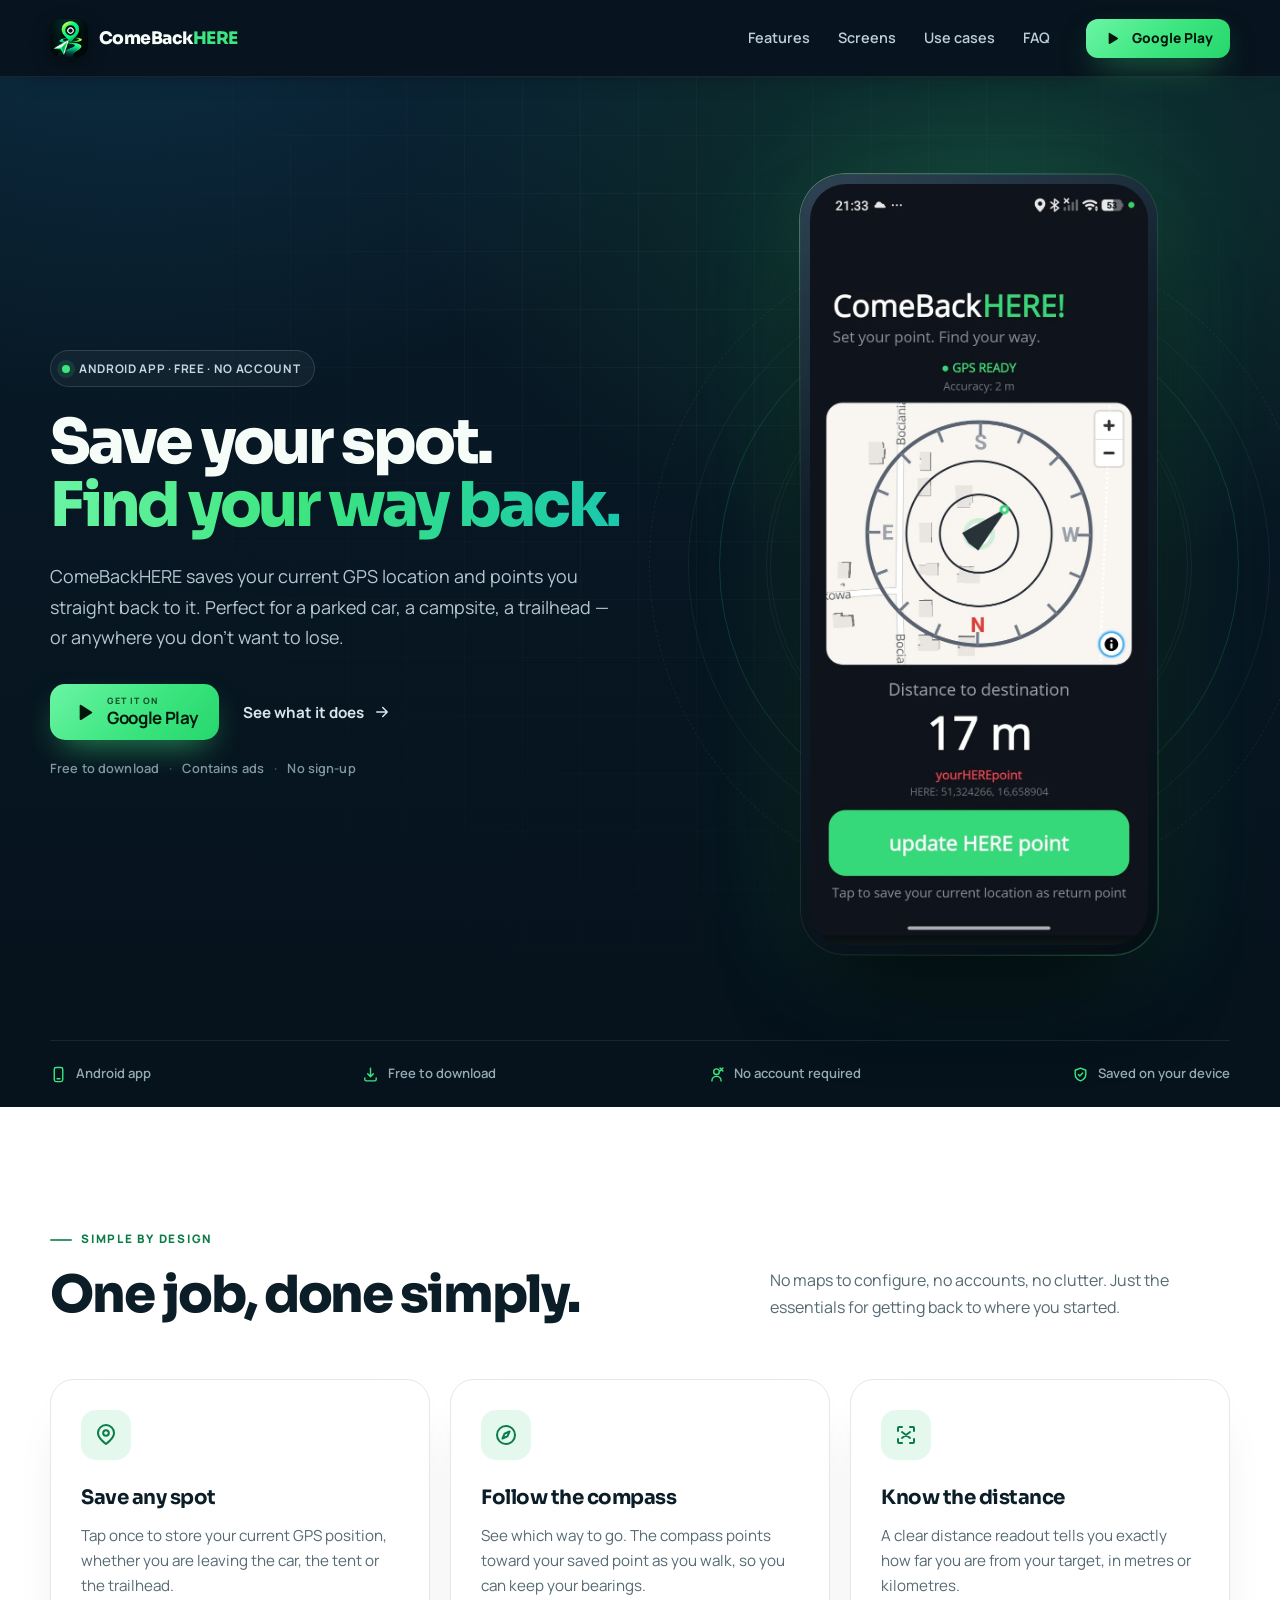
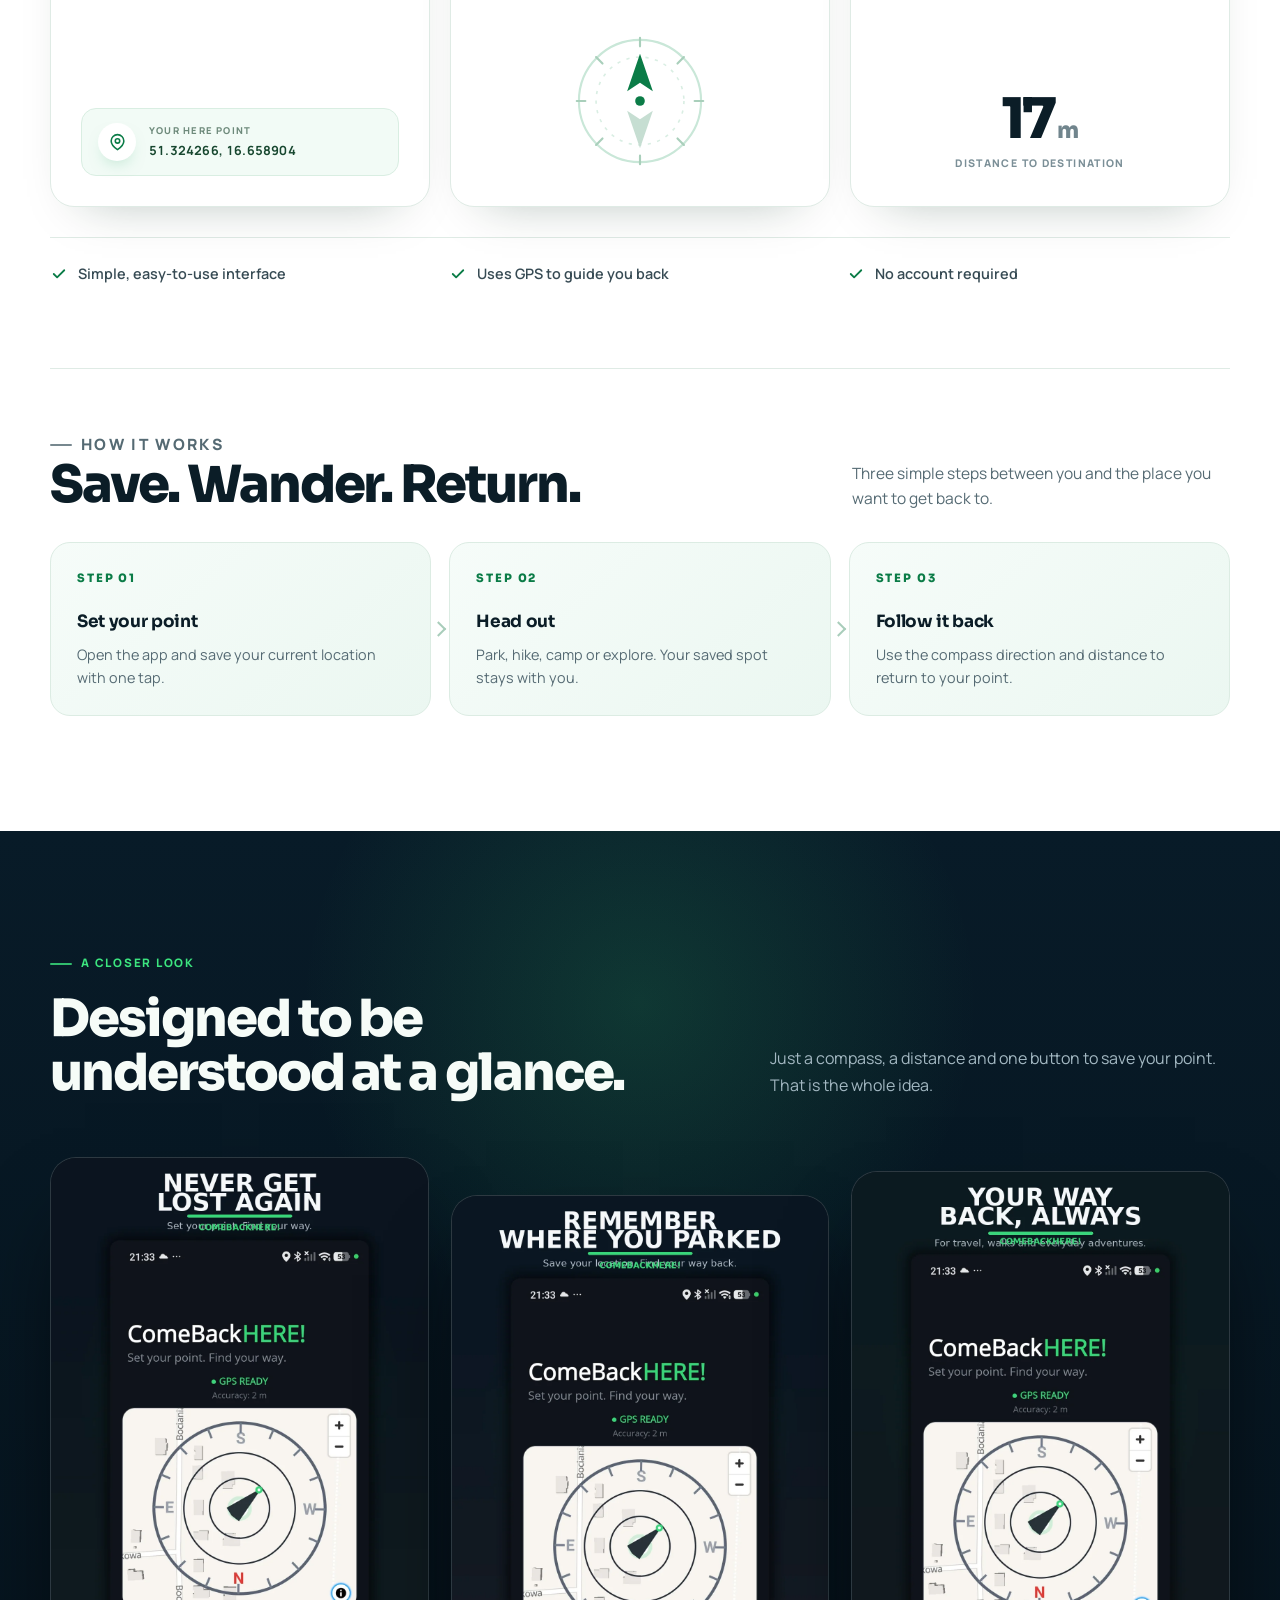
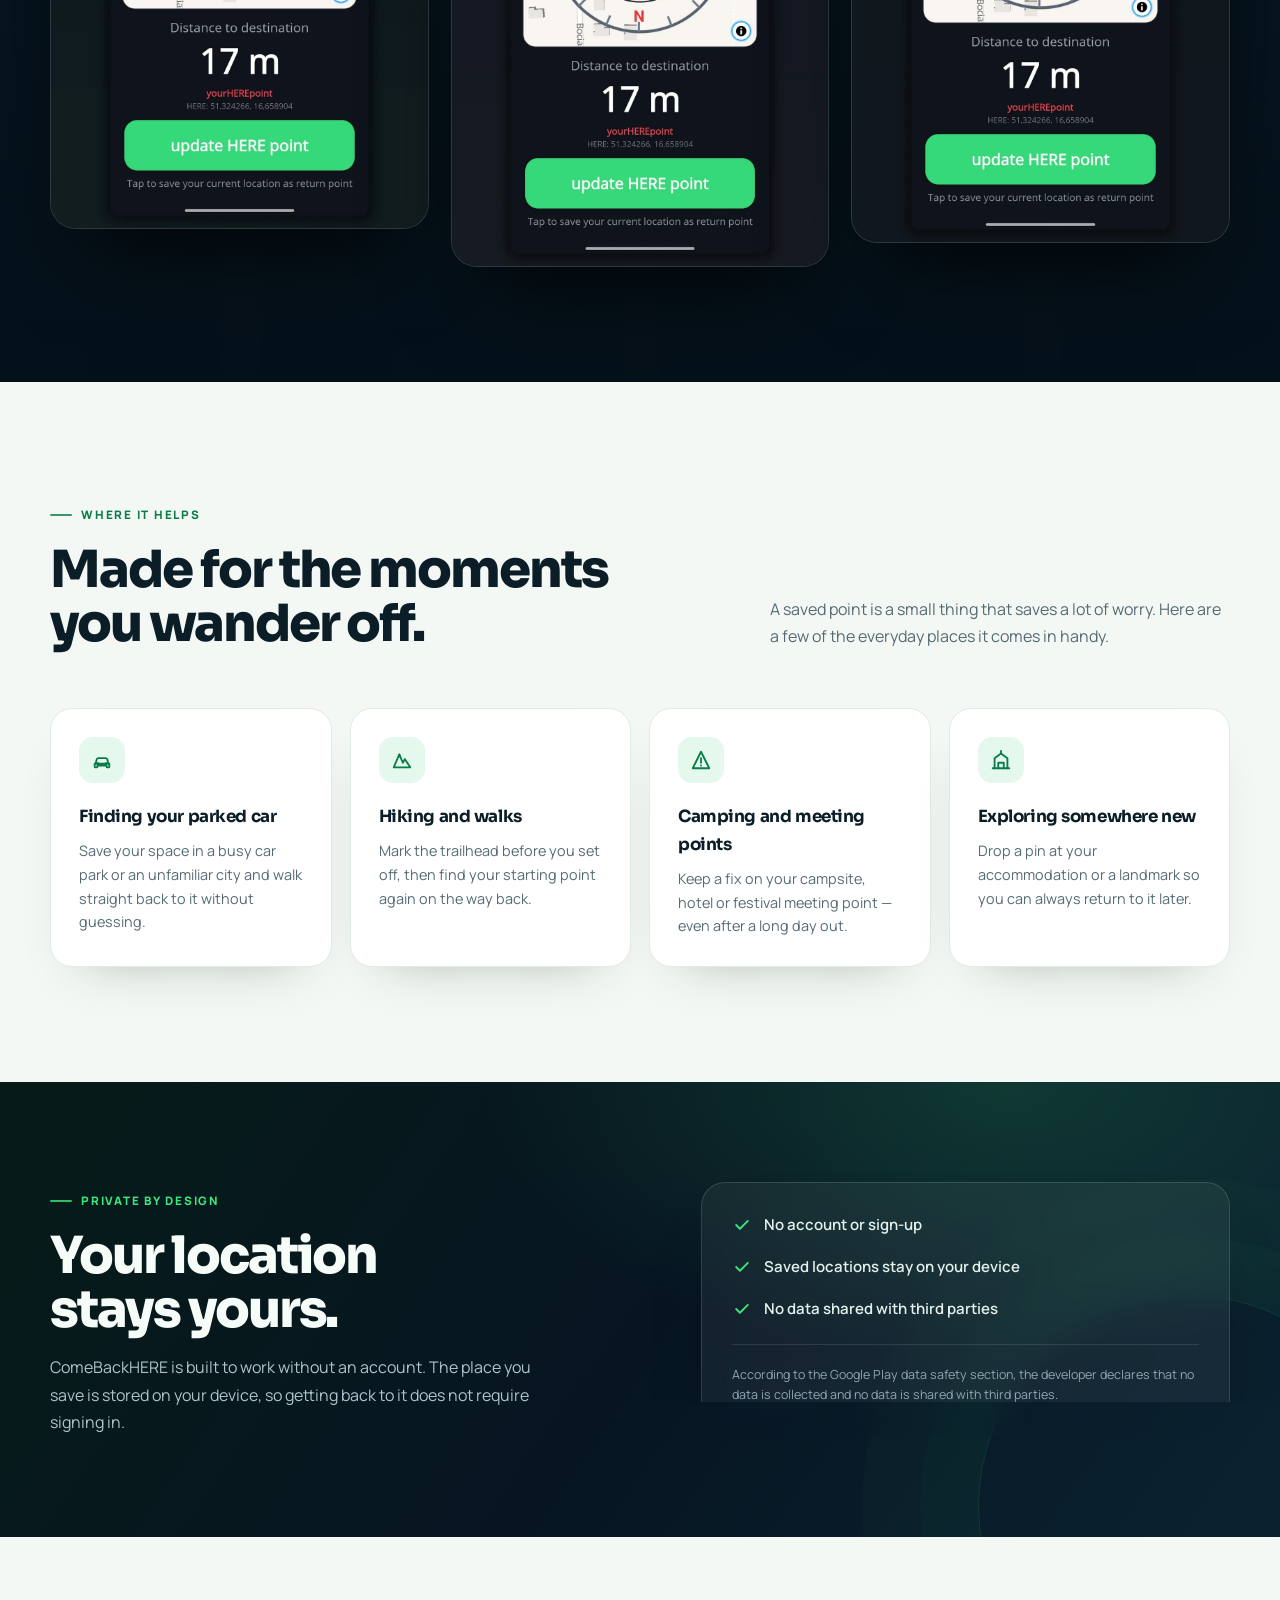
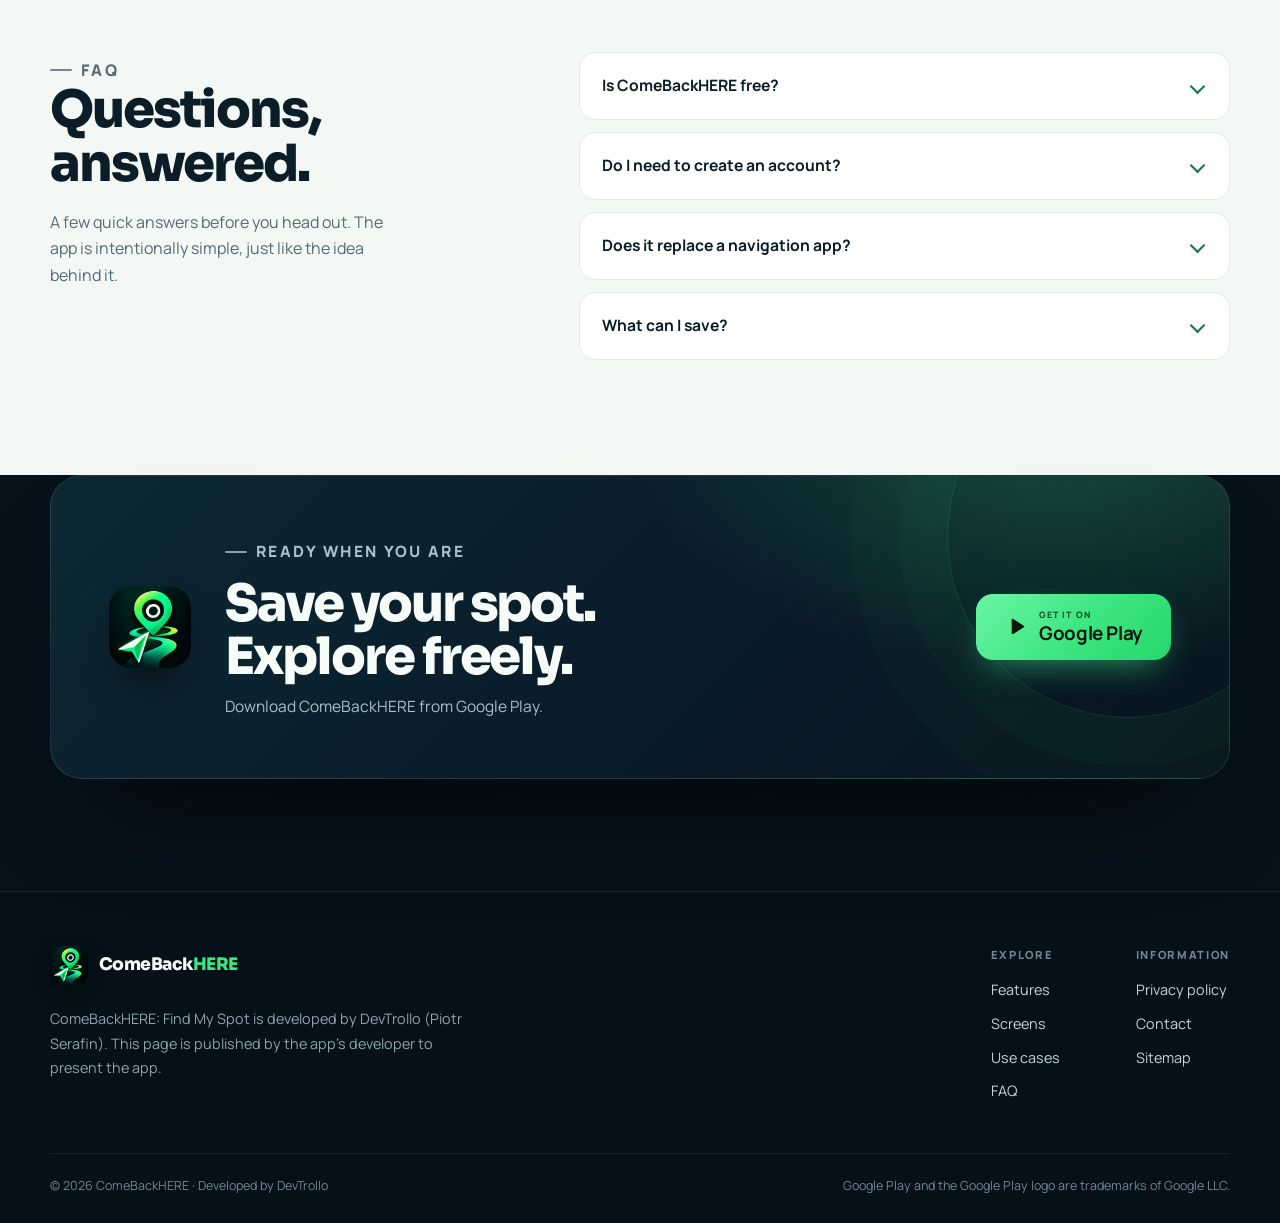
==== commit 2f66ebe2: "." ====
--- a/comebackhere/index.html
+++ b/comebackhere/index.html
@@ -7,6 +7,7 @@
 <meta name="description" content="ComeBackHERE is a simple free Android app that saves your GPS location so you can find your parked car, campsite or trailhead again. No account required.">
 <link rel="canonical" href="https://piotrse.github.io/comebackhere/">
 <meta name="robots" content="index, follow, max-image-preview:large">
+<meta name="theme-color" content="#06121c">
 <meta property="og:type" content="website">
 <meta property="og:site_name" content="ComeBackHERE">
 <meta property="og:title" content="ComeBackHERE: Find My Spot – Save Your GPS Location">
@@ -23,6 +24,10 @@
 <meta name="twitter:image" content="https://piotrse.github.io/comebackhere/icon.png">
 <meta name="twitter:image:alt" content="ComeBackHERE app icon">
 <link rel="icon" type="image/png" sizes="64x64" href="assets/favicon-64.png">
+<link rel="preload" as="image" href="assets/screen-hero.webp" type="image/webp">
+<link rel="preconnect" href="https://fonts.googleapis.com">
+<link rel="preconnect" href="https://fonts.gstatic.com" crossorigin>
+<link href="https://fonts.googleapis.com/css2?family=Manrope:wght@400;500;600;700;800&family=Sora:wght@600;700;800&display=swap" rel="stylesheet">
 <script type="application/ld+json">
 {
   "@context": "https://schema.org",
@@ -72,118 +77,568 @@
 }
 </script>
 <style>
-:root{--bg:#f5f8fc;--card:#fff;--text:#172033;--muted:#5b677d;--accent:#1f6feb;--accent2:#0b4bb3;--border:#e2e8f0}
+:root{
+  --ink:#06121c;
+  --ink-2:#0a1c29;
+  --ink-3:#0e2736;
+  --green:#3ce57f;
+  --green-bright:#6bf5a5;
+  --green-deep:#0b7c47;
+  --green-soft:#e4f8ed;
+  --paper:#f4f8f5;
+  --paper-2:#edf5f0;
+  --white:#f6fcf8;
+  --text:#0b1d27;
+  --muted:#556a73;
+  --muted-light:#a3b8c2;
+  --line-light:#dfebe5;
+  --line-dark:rgba(255,255,255,.11);
+  --font-body:"Manrope",system-ui,-apple-system,"Segoe UI",Roboto,Arial,sans-serif;
+  --font-display:"Sora","Manrope",system-ui,-apple-system,"Segoe UI",Roboto,Arial,sans-serif;
+  --shadow-card:0 24px 50px -34px rgba(8,43,27,.35);
+  --shadow-phone:0 50px 100px -35px rgba(0,0,0,.9),0 0 0 1px rgba(255,255,255,.1),0 0 120px rgba(60,229,127,.16);
+}
 *{box-sizing:border-box}
-body{margin:0;font-family:system-ui,-apple-system,"Segoe UI",Roboto,Arial,sans-serif;background:var(--bg);color:var(--text);line-height:1.65}
-a{color:var(--accent)}
-.wrap{max-width:1040px;margin:0 auto;padding:0 20px}
-header{background:linear-gradient(160deg,#0b1b3a 0%,#123a7a 55%,#1f6feb 100%);color:#fff;padding:64px 0 56px}
-.hero{display:flex;gap:40px;align-items:center;flex-wrap:wrap}
-.hero-copy{flex:1 1 460px}
-.icon{width:104px;height:104px;border-radius:24px;box-shadow:0 12px 30px rgba(0,0,0,.28);background:#fff}
-h1{font-size:clamp(30px,5vw,48px);line-height:1.12;margin:18px 0 14px;letter-spacing:-.5px}
-.lead{font-size:19px;color:#dce8ff;max-width:620px;margin:0 0 26px}
-.btn{display:inline-block;background:#fff;color:#0b3d91;font-weight:700;text-decoration:none;padding:15px 26px;border-radius:12px;box-shadow:0 10px 26px rgba(0,0,0,.22)}
-.btn:hover{background:#eaf1ff}
-.btn.small{padding:11px 18px;font-size:15px}
-.note{font-size:13px;color:#b9cdf2;margin-top:12px}
-.shots{flex:1 1 380px;display:flex;gap:14px;justify-content:center;align-items:flex-start}
-.shots picture{display:contents}
-.shots img{width:31%;height:auto;object-fit:contain;border-radius:14px;border:1px solid rgba(255,255,255,.35);box-shadow:0 12px 30px rgba(0,0,0,.3);background:#10141a}
-main{padding:54px 0 20px}
-section{margin-bottom:52px}
-h2{font-size:28px;margin:0 0 16px;letter-spacing:-.3px}
-h3{font-size:19px;margin:0 0 6px}
-.grid{display:grid;grid-template-columns:repeat(auto-fit,minmax(230px,1fr));gap:18px}
-.card{background:var(--card);border:1px solid var(--border);border-radius:16px;padding:22px;box-shadow:0 4px 16px rgba(23,32,51,.04)}
-.card p{margin:0;color:var(--muted);font-size:15px}
-ul.checks{list-style:none;padding:0;margin:0;display:grid;grid-template-columns:repeat(auto-fit,minmax(280px,1fr));gap:12px}
-ul.checks li{background:var(--card);border:1px solid var(--border);border-radius:12px;padding:14px 16px 14px 44px;position:relative}
-ul.checks li:before{content:"";position:absolute;left:16px;top:20px;width:10px;height:10px;border-radius:50%;background:var(--accent)}
-.faq{background:var(--card);border:1px solid var(--border);border-radius:16px;padding:8px 22px}
-details{border-bottom:1px solid var(--border);padding:16px 0}
-details:last-child{border-bottom:0}
-summary{font-weight:600;cursor:pointer}
-details p{color:var(--muted);margin:10px 0 0}
-.cta{background:#0b1b3a;color:#fff;border-radius:20px;padding:34px;display:flex;justify-content:space-between;align-items:center;gap:20px;flex-wrap:wrap}
-.cta h2{margin:0 0 6px}
-.cta p{margin:0;color:#c9d8f5}
-footer{border-top:1px solid var(--border);padding:26px 0 40px;color:var(--muted);font-size:14px}
-footer a{color:var(--muted)}
-@media(max-width:700px){header{padding:38px 0 36px}.shots{flex:1 1 100%;gap:8px}.shots img{width:32%;border-radius:9px}.hero{gap:28px}}
+html{scroll-behavior:smooth}
+body{margin:0;font-family:var(--font-body);background:var(--ink);color:var(--white);line-height:1.65;-webkit-font-smoothing:antialiased;text-rendering:optimizeLegibility}
+img{display:block;max-width:100%}
+a{color:inherit}
+button,summary{font:inherit}
+:focus-visible{outline:3px solid var(--green);outline-offset:3px}
+.container{width:min(1180px,100% - 48px);margin-inline:auto}
+.sr-only{position:absolute;width:1px;height:1px;padding:0;margin:-1px;overflow:hidden;clip:rect(0,0,0,0);white-space:nowrap;border:0}
+.skip-link{position:fixed;left:18px;top:-80px;z-index:100;background:var(--green);color:#04150b;padding:12px 18px;border-radius:12px;font-weight:800;text-decoration:none;transition:top .2s}
+.skip-link:focus{top:18px}
+.site-header{position:sticky;top:0;z-index:60;background:#07131e;backdrop-filter:blur(18px);-webkit-backdrop-filter:blur(18px);border-bottom:1px solid rgba(255,255,255,.07);box-shadow:0 10px 30px -24px rgba(0,0,0,.8)}
+.nav{display:flex;align-items:center;gap:32px;min-height:76px}
+.brand{display:inline-flex;align-items:center;gap:11px;text-decoration:none;font-family:var(--font-display);font-weight:800;font-size:1.08rem;letter-spacing:-.03em;white-space:nowrap}
+.brand-icon{width:38px;height:38px;border-radius:11px;box-shadow:0 6px 18px rgba(0,0,0,.35)}
+.brand span span{color:var(--green)}
+.nav-links{display:flex;align-items:center;gap:28px;margin-left:auto}
+.nav-links a{color:#bdcfd6;text-decoration:none;font-size:.9rem;font-weight:600;transition:color .2s}
+.nav-links a:hover{color:#fff}
+.nav .btn-play{margin-left:4px}
+.btn-play{display:inline-flex;align-items:center;justify-content:center;gap:12px;padding:13px 22px;border-radius:15px;background:linear-gradient(135deg,var(--green-bright),var(--green) 55%,#26d76d);color:#04170b;text-decoration:none;font-weight:800;line-height:1;box-shadow:0 14px 34px -12px rgba(60,229,127,.65);transition:transform .2s ease,box-shadow .2s ease,filter .2s ease}
+.btn-play:hover{transform:translateY(-2px);box-shadow:0 20px 42px -14px rgba(60,229,127,.8);filter:brightness(1.04)}
+.btn-play svg{width:23px;height:23px;flex:none}
+.btn-play .play-label{display:flex;flex-direction:column;gap:4px;text-align:left}
+.btn-play .play-label small{font-size:.55rem;line-height:1;letter-spacing:.12em;text-transform:uppercase;font-weight:800;opacity:.72}
+.btn-play .play-label strong{font-size:1.06rem;line-height:1;letter-spacing:-.02em}
+.btn-play.compact{padding:11px 17px;font-size:.86rem;border-radius:12px}
+.btn-play.compact svg{width:17px;height:17px}
+.btn-play.large{padding:17px 28px;border-radius:17px}
+.btn-play.large .play-label strong{font-size:1.18rem}
+.btn-ghost{display:inline-flex;align-items:center;gap:9px;padding:14px 4px;color:#d8e6eb;text-decoration:none;font-weight:700;font-size:.95rem;transition:color .2s}
+.btn-ghost svg{width:18px;height:18px;transition:transform .2s}
+.btn-ghost:hover{color:var(--green)}
+.btn-ghost:hover svg{transform:translateX(3px)}
+.hero{position:relative;overflow:hidden;padding:clamp(56px,8vw,98px) 0 0;background:radial-gradient(900px 640px at 78% 8%,rgba(60,229,127,.14),transparent 66%),radial-gradient(1000px 720px at 10% -10%,rgba(24,104,154,.24),transparent 62%),linear-gradient(180deg,#081a27 0%,var(--ink) 100%)}
+.hero::before{content:"";position:absolute;inset:0;background-image:linear-gradient(rgba(255,255,255,.035) 1px,transparent 1px),linear-gradient(90deg,rgba(255,255,255,.035) 1px,transparent 1px);background-size:58px 58px;mask-image:radial-gradient(ellipse at 55% 22%,#000 0%,transparent 72%);-webkit-mask-image:radial-gradient(ellipse at 55% 22%,#000 0%,transparent 72%);pointer-events:none}
+.hero-grid{position:relative;display:grid;grid-template-columns:1.1fr .9fr;gap:clamp(32px,5vw,70px);align-items:center;padding-bottom:clamp(52px,7vw,86px)}
+.hero-copy{max-width:620px}
+.eyebrow{display:inline-flex;align-items:center;gap:9px;margin:0 0 24px;padding:8px 14px 8px 11px;border:1px solid rgba(255,255,255,.13);border-radius:999px;background:rgba(255,255,255,.045);color:#c4d8df;font-size:.74rem;font-weight:700;letter-spacing:.055em;text-transform:uppercase}
+.eyebrow-dot{width:8px;height:8px;border-radius:50%;background:var(--green);box-shadow:0 0 0 5px rgba(60,229,127,.12)}
+.hero h1{font-family:var(--font-display);font-size:clamp(2.6rem,4.9vw,3.85rem);line-height:1.02;letter-spacing:-.05em;margin:0 0 24px;font-weight:800;text-wrap:balance}
+.hero h1 .grad{background:linear-gradient(100deg,var(--green-bright) 0%,var(--green) 45%,#19c7ae 100%);-webkit-background-clip:text;background-clip:text;color:transparent}
+.lead{margin:0 0 32px;max-width:570px;color:#b5c8d0;font-size:clamp(1rem,1.4vw,1.12rem);line-height:1.7}
+.hero-actions{display:flex;align-items:center;gap:20px;flex-wrap:wrap}
+.micro{margin:18px 0 0;color:#7e98a3;font-size:.8rem;font-weight:600;letter-spacing:.01em}
+.micro span{padding:0 7px;opacity:.55}
+.hero-visual{position:relative;display:grid;place-items:center;min-height:560px}
+.orbit{position:absolute;border-radius:50%;border:1px solid rgba(60,229,127,.16);pointer-events:none}
+.orbit::before,.orbit::after{content:"";position:absolute;border-radius:50%;border:1px solid rgba(255,255,255,.055)}
+.orbit-1{width:520px;height:520px}
+.orbit-1::before{inset:46px}
+.orbit-1::after{inset:100px}
+.orbit-2{width:660px;height:660px;border-style:dashed;border-color:rgba(255,255,255,.06);animation:spin 60s linear infinite}
+.orbit-2::before{inset:38px}
+.orbit-2::after{inset:120px}
+@keyframes spin{to{transform:rotate(360deg)}}
+.hero-phone{position:relative;width:clamp(265px,29vw,356px);padding:9px;border-radius:44px;background:linear-gradient(150deg,#2e4354,#111f2b 34%,#050e15);box-shadow:var(--shadow-phone);animation:float 7s ease-in-out infinite}
+.hero-phone::before{content:"";position:absolute;inset:-2px;border-radius:46px;padding:1px;background:linear-gradient(140deg,rgba(255,255,255,.34),transparent 30%,transparent 70%,rgba(60,229,127,.3));-webkit-mask:linear-gradient(#000 0 0) content-box,linear-gradient(#000 0 0);-webkit-mask-composite:xor;mask-composite:exclude;pointer-events:none}
+.hero-phone img{width:100%;height:auto;border-radius:36px}
+@keyframes float{0%,100%{transform:translateY(0)}50%{transform:translateY(-10px)}}
+.hero-trust{position:relative;display:flex;align-items:center;justify-content:space-between;gap:18px;flex-wrap:wrap;padding:22px 0;border-top:1px solid rgba(255,255,255,.08)}
+.hero-trust span{display:inline-flex;align-items:center;gap:9px;color:#93aab4;font-size:.82rem;font-weight:600}
+.hero-trust svg{width:17px;height:17px;color:var(--green);flex:none}
+.section{padding:clamp(68px,9vw,116px) 0}
+section[id]{scroll-margin-top:92px}
+.section-light{background:var(--paper);color:var(--text)}
+.section-white{background:#fff;color:var(--text)}
+.section-dark{position:relative;overflow:hidden;background:linear-gradient(180deg,#081b28 0%,#05111a 100%);color:var(--white)}
+.kicker{display:inline-flex;align-items:center;gap:9px;margin:0 0 18px;font-size:.73rem;font-weight:800;letter-spacing:.15em;text-transform:uppercase;color:var(--green-deep)}
+.kicker::before{content:"";width:22px;height:2px;border-radius:2px;background:currentColor;opacity:.8}
+.kicker-light{color:var(--green)}
+.section-head{display:grid;grid-template-columns:minmax(0,1.05fr) minmax(0,.78fr);gap:clamp(24px,5vw,72px);align-items:end;margin-bottom:clamp(38px,5vw,58px)}
+.section-head h2,.steps-title,.faq-intro h2,.privacy h2,.cta h2{font-family:var(--font-display);font-size:clamp(2rem,4vw,3.25rem);line-height:1.05;letter-spacing:-.04em;margin:0;font-weight:800;text-wrap:balance}
+.section-intro{margin:0;justify-self:end;max-width:46ch;color:var(--muted);font-size:1rem;line-height:1.7}
+.section-head-light .section-intro{color:var(--muted-light)}
+.features-grid{display:grid;grid-template-columns:repeat(auto-fit,minmax(260px,1fr));gap:20px}
+.feature{display:flex;flex-direction:column;min-height:376px;padding:30px;background:#fff;border:1px solid var(--line-light);border-radius:24px;box-shadow:var(--shadow-card);transition:transform .25s ease,box-shadow .25s ease}
+.feature:hover{transform:translateY(-5px);box-shadow:0 32px 60px -38px rgba(8,43,27,.45)}
+.feature-icon{display:grid;place-items:center;width:50px;height:50px;margin-bottom:22px;border-radius:15px;background:var(--green-soft);color:var(--green-deep)}
+.feature-icon svg{width:24px;height:24px}
+.feature h3{margin:0 0 8px;font-family:var(--font-display);font-size:1.24rem;letter-spacing:-.025em;font-weight:700}
+.feature p{margin:0;color:var(--muted);font-size:.95rem;line-height:1.65}
+.feature-visual{margin-top:auto;padding-top:28px}
+.mini-save{display:flex;align-items:center;gap:13px;padding:14px 16px;background:#f2fbf6;border:1px solid #d9eee2;border-radius:15px}
+.mini-pin{display:grid;place-items:center;width:38px;height:38px;border-radius:50%;background:#fff;color:var(--green-deep);box-shadow:0 8px 18px -10px rgba(15,157,88,.5);flex:none}
+.mini-pin svg{width:19px;height:19px}
+.mini-save-copy{display:flex;flex-direction:column;gap:2px;min-width:0}
+.mini-save-copy small{font-size:.59rem;font-weight:800;letter-spacing:.13em;text-transform:uppercase;color:#6e8a7b}
+.mini-save-copy strong{font-size:.79rem;letter-spacing:.015em;color:#17472f;font-variant-numeric:tabular-nums;white-space:nowrap;overflow:hidden;text-overflow:ellipsis}
+.compass-art{display:block;width:150px;height:150px;margin:0 auto}
+.distance-art{text-align:center;padding:7px 0 4px}
+.distance-number{display:block;font-family:var(--font-display);font-size:3.5rem;line-height:1;letter-spacing:-.06em;font-weight:800;color:var(--text)}
+.distance-number span{margin-left:4px;font-size:1.4rem;letter-spacing:-.02em;color:#71858d}
+.distance-caption{display:block;margin-top:8px;font-size:.66rem;font-weight:800;letter-spacing:.13em;text-transform:uppercase;color:#7b8f97}
+.feature-notes{display:grid;grid-template-columns:repeat(3,1fr);gap:16px;margin:30px 0 0;padding:24px 0 0;border-top:1px solid var(--line-light);list-style:none}
+.feature-notes li{display:flex;align-items:center;gap:10px;color:#374b54;font-size:.9rem;font-weight:600}
+.feature-notes svg{width:18px;height:18px;color:var(--green-deep);flex:none}
+.steps-block{margin-top:clamp(52px,7vw,82px);padding-top:clamp(38px,5vw,58px);border-top:1px solid var(--line-light)}
+.steps-head{display:flex;align-items:end;justify-content:space-between;gap:32px;margin-bottom:30px;flex-wrap:wrap}
+.steps-head p{margin:0;max-width:42ch;color:var(--muted);font-size:.97rem}
+.steps-grid{display:grid;grid-template-columns:repeat(3,1fr);gap:18px}
+.step{position:relative;padding:26px;border:1px solid #dcece3;border-radius:20px;background:linear-gradient(140deg,#f6fcf9,#ebf7f1)}
+.step:not(:last-child)::after{content:"";position:absolute;z-index:2;right:-14px;top:50%;width:9px;height:9px;border-top:2px solid #a9cdbb;border-right:2px solid #a9cdbb;transform:translateY(-50%) rotate(45deg)}
+.step-num{display:block;margin-bottom:20px;font-family:var(--font-display);font-size:.72rem;font-weight:800;letter-spacing:.16em;color:var(--green-deep)}
+.step h3{margin:0 0 7px;font-family:var(--font-display);font-size:1.06rem;letter-spacing:-.02em}
+.step p{margin:0;color:var(--muted);font-size:.9rem;line-height:1.6}
+.screens::before{content:"";position:absolute;inset:-15% 22% auto;height:60%;background:radial-gradient(circle,rgba(60,229,127,.15),transparent 68%);pointer-events:none}
+.screens .container{position:relative}
+.screens-grid{display:grid;grid-template-columns:repeat(3,1fr);gap:22px;align-items:start}
+.shot{margin:0;overflow:hidden;border:1px solid rgba(255,255,255,.14);border-radius:26px;background:#0a1822;box-shadow:0 45px 90px -35px rgba(0,0,0,.9);transition:transform .3s ease,border-color .3s ease,box-shadow .3s ease}
+.shot:hover{transform:translateY(-6px);border-color:rgba(60,229,127,.42);box-shadow:0 55px 100px -35px rgba(0,0,0,.95),0 0 70px rgba(60,229,127,.1)}
+.shot:nth-child(2){margin-top:38px}
+.shot:nth-child(3){margin-top:14px}
+.shot img{width:100%;height:auto}
+.use-grid{display:grid;grid-template-columns:repeat(auto-fit,minmax(236px,1fr));gap:18px}
+.use-card{padding:28px;background:#fff;border:1px solid var(--line-light);border-radius:22px;box-shadow:var(--shadow-card);transition:transform .25s ease,box-shadow .25s ease}
+.use-card:hover{transform:translateY(-4px);box-shadow:0 30px 56px -38px rgba(8,43,27,.45)}
+.use-icon{display:grid;place-items:center;width:46px;height:46px;margin-bottom:20px;border-radius:14px;background:var(--green-soft);color:var(--green-deep)}
+.use-icon svg{width:22px;height:22px}
+.use-card h3{margin:0 0 8px;font-family:var(--font-display);font-size:1.05rem;letter-spacing:-.025em}
+.use-card p{margin:0;color:var(--muted);font-size:.9rem;line-height:1.65}
+.privacy{position:relative;overflow:hidden;padding:clamp(62px,8vw,100px) 0;background:radial-gradient(760px 420px at 78% 0%,rgba(60,229,127,.16),transparent 68%),linear-gradient(125deg,#061b18 0%,#071522 52%,#0a2230 100%);color:var(--white)}
+.privacy::after{content:"";position:absolute;right:-120px;bottom:-180px;width:420px;height:420px;border:1px solid rgba(60,229,127,.14);border-radius:50%;box-shadow:0 0 0 58px rgba(60,229,127,.025),0 0 0 116px rgba(60,229,127,.02);pointer-events:none}
+.privacy-grid{position:relative;z-index:1;display:grid;grid-template-columns:1fr .92fr;gap:clamp(32px,6vw,76px);align-items:center}
+.privacy h2{margin-bottom:18px}
+.privacy-lead{margin:0;max-width:50ch;color:#afc3cb;font-size:1rem;line-height:1.7}
+.privacy-card{padding:30px;border:1px solid rgba(255,255,255,.13);border-radius:24px;background:rgba(255,255,255,.055);backdrop-filter:blur(12px);-webkit-backdrop-filter:blur(12px);box-shadow:0 40px 80px -45px rgba(0,0,0,.7)}
+.privacy-list{display:grid;gap:17px;margin:0;padding:0;list-style:none}
+.privacy-list li{display:flex;align-items:flex-start;gap:12px;color:#e4f0eb;font-size:.94rem;font-weight:600}
+.privacy-list svg{width:20px;height:20px;margin-top:2px;color:var(--green);flex:none}
+.privacy-note{margin:22px 0 0;padding-top:20px;border-top:1px solid rgba(255,255,255,.11);color:#8ea7b1;font-size:.78rem;line-height:1.65}
+.faq-wrap{display:grid;grid-template-columns:.82fr 1.18fr;gap:clamp(34px,6vw,84px);align-items:start}
+.faq-intro{position:sticky;top:106px}
+.faq-intro h2{margin-bottom:18px}
+.faq-intro p{margin:0;max-width:36ch;color:var(--muted);font-size:1rem}
+.faq-list{display:grid;gap:12px}
+.faq-list details{margin:0;padding:0 22px;border:1px solid var(--line-light);border-radius:16px;background:#fff;transition:border-color .2s,box-shadow .2s}
+.faq-list details[open]{border-color:#c8e3d5;box-shadow:0 22px 44px -34px rgba(8,43,27,.35)}
+.faq-list summary{display:flex;align-items:center;justify-content:space-between;gap:20px;padding:20px 0;list-style:none;cursor:pointer;font-weight:700;font-size:.98rem;color:var(--text)}
+.faq-list summary::-webkit-details-marker{display:none}
+.faq-list summary::after{content:"";width:9px;height:9px;margin-right:4px;border-right:2px solid var(--green-deep);border-bottom:2px solid var(--green-deep);transform:rotate(45deg);transition:transform .2s;flex:none}
+.faq-list details[open] summary::after{transform:rotate(-135deg)}
+.faq-list details p{margin:0;padding:0 0 20px;color:var(--muted);font-size:.93rem;line-height:1.7;max-width:62ch}
+.cta{padding:0 0 clamp(68px,9vw,112px);background:var(--ink)}
+.cta-panel{position:relative;overflow:hidden;display:flex;align-items:center;justify-content:space-between;gap:34px;flex-wrap:wrap;padding:clamp(34px,5vw,58px);border:1px solid rgba(255,255,255,.11);border-radius:32px;background:radial-gradient(620px 320px at 86% -10%,rgba(60,229,127,.23),transparent 70%),linear-gradient(135deg,#0c2833 0%,#0a1b2a 55%,#07151f 100%);box-shadow:0 60px 120px -60px rgba(0,0,0,.9)}
+.cta-panel::after{content:"";position:absolute;right:-80px;top:-120px;width:360px;height:360px;border:1px solid rgba(60,229,127,.16);border-radius:50%;box-shadow:0 0 0 48px rgba(60,229,127,.025),0 0 0 96px rgba(60,229,127,.02);pointer-events:none}
+.cta-icon{position:relative;z-index:1;width:82px;height:82px;border-radius:22px;box-shadow:0 20px 40px -16px rgba(0,0,0,.75);flex:none}
+.cta-copy{position:relative;z-index:1;flex:1 1 360px}
+.cta-copy .kicker{margin-bottom:12px}
+.cta h2{margin-bottom:10px}
+.cta-copy p{margin:0;color:#a9c0c9;font-size:.97rem}
+.cta .btn-play{position:relative;z-index:1;flex:none}
+.site-footer{padding:54px 0 26px;background:#051018;border-top:1px solid rgba(255,255,255,.08)}
+.footer-main{display:grid;grid-template-columns:1.35fr 1fr;gap:48px;padding-bottom:40px}
+.footer-brand p{margin:16px 0 0;max-width:46ch;color:#8da5af;font-size:.9rem;line-height:1.7}
+.footer-nav{display:flex;justify-content:flex-end;gap:clamp(36px,6vw,76px);flex-wrap:wrap}
+.footer-nav h3{margin:0 0 14px;font-size:.7rem;font-weight:800;letter-spacing:.15em;text-transform:uppercase;color:#6f8994}
+.footer-nav a{display:block;margin-bottom:10px;color:#c2d4db;font-size:.9rem;text-decoration:none;transition:color .2s}
+.footer-nav a:hover{color:var(--green)}
+.footer-bottom{display:flex;align-items:center;justify-content:space-between;gap:16px;flex-wrap:wrap;padding-top:22px;border-top:1px solid rgba(255,255,255,.08);color:#6f8994;font-size:.78rem}
+.footer-bottom p{margin:0}
+@media(min-width:961px){
+  .hero h1 .grad{white-space:nowrap}
+}
+@media(max-width:960px){
+  .hero-grid{grid-template-columns:1fr;padding-bottom:52px}
+  .hero-copy{max-width:720px;margin-inline:auto;text-align:center}
+  .lead{margin-inline:auto}
+  .hero-actions{justify-content:center}
+  .eyebrow{justify-content:center}
+  .hero-visual{min-height:0;margin-top:8px}
+  .hero-trust{justify-content:center}
+  .section-head{grid-template-columns:1fr;align-items:start}
+  .section-intro{justify-self:start;max-width:58ch}
+  .privacy-grid,.faq-wrap{grid-template-columns:1fr}
+  .faq-intro{position:static}
+  .footer-main{grid-template-columns:1fr}
+  .footer-nav{justify-content:flex-start}
+}
+@media(max-width:900px){
+  .nav-links{display:none}
+  .nav .btn-play{margin-left:auto}
+  .screens-grid{display:flex;gap:16px;overflow-x:auto;scroll-snap-type:x mandatory;padding:4px 0 18px;margin-inline:calc((100vw - min(1180px,100vw - 48px))/-2);padding-inline:calc((100vw - min(1180px,100vw - 48px))/2);scrollbar-width:thin;scrollbar-color:#2a6470 transparent}
+  .shot{flex:0 0 min(76vw,360px);margin-top:0!important;scroll-snap-align:center}
+}
+@media(max-width:760px){
+  .container{width:min(1180px,100% - 36px)}
+  .nav{min-height:68px;gap:16px}
+  .brand{font-size:1rem}
+  .brand-icon{width:34px;height:34px}
+  .hero{padding-top:44px}
+  .hero h1{font-size:clamp(2.4rem,10.5vw,3.5rem)}
+  .hero-visual{min-height:0}
+  .hero-phone{width:min(76vw,315px)}
+  .orbit-1{width:420px;height:420px}
+  .orbit-2{width:540px;height:540px}
+  .hero-trust{display:grid;grid-template-columns:1fr 1fr;gap:14px;justify-items:start}
+  .steps-grid{grid-template-columns:1fr}
+  .step:not(:last-child)::after{display:none}
+  .feature-notes{grid-template-columns:1fr;gap:12px}
+  .cta-panel{justify-content:center;text-align:center}
+  .cta-copy{flex-basis:100%}
+  .cta .btn-play{margin-inline:auto}
+  .cta-icon{margin-inline:auto}
+  .footer-bottom{flex-direction:column;align-items:flex-start}
+}
+@media(max-width:520px){
+  .container{width:calc(100% - 32px)}
+  .btn-play{padding:12px 18px}
+  .hero-actions{flex-direction:column;align-items:stretch}
+  .hero-actions .btn-play,.hero-actions .btn-ghost{width:100%}
+  .hero-actions .btn-ghost{justify-content:center}
+  .hero-trust{grid-template-columns:1fr 1fr;justify-items:center;text-align:center}
+  .feature{padding:24px;min-height:0}
+  .section-head h2,.steps-title,.faq-intro h2,.privacy h2,.cta h2{font-size:clamp(1.85rem,8.5vw,2.4rem)}
+  .screens-grid{margin-inline:-16px;padding-inline:16px}
+  .shot{flex-basis:82vw}
+  .cta-panel{padding:28px 22px}
+}
+@media(max-width:360px){
+  .brand span{display:none}
+  .nav .btn-play{padding:10px 13px;font-size:.8rem}
+  .nav .btn-play svg{width:15px;height:15px}
+}
+@media(prefers-reduced-motion:reduce){
+  html{scroll-behavior:auto}
+  *,*::before,*::after{animation-duration:.01ms!important;animation-iteration-count:1!important;transition-duration:.01ms!important}
+}
 </style>
 </head>
 <body>
-<header>
-  <div class="wrap hero">
-    <div class="hero-copy">
-      <picture>
-        <source srcset="assets/app-icon.webp" type="image/webp">
-        <img class="icon" src="icon.png" alt="ComeBackHERE app icon" width="512" height="512">
-      </picture>
-      <h1>Save a place.<br>Find your way back.</h1>
-      <p class="lead">ComeBackHERE is a simple Android app that saves your GPS location and shows you the direction and distance back to it. Perfect for finding your parked car, campsite or trailhead.</p>
-      <a class="btn" href="https://play.google.com/store/apps/details?id=com.companyname.comebackhere">Get it on Google Play</a>
-      <p class="note">Free to download. Contains ads. No account required.</p>
-    </div>
-    <div class="shots">
-      <picture>
-        <source srcset="assets/ComeBackHere_01_Never_Get_Lost.webp" type="image/webp">
-        <img src="assets/ComeBackHere_01_Never_Get_Lost.png" alt="ComeBackHERE map and compass — Never get lost again" width="1080" height="1920" decoding="async">
-      </picture>
-      <picture>
-        <source srcset="assets/ComeBackHere_02_Remember_Parking.webp" type="image/webp">
-        <img src="assets/ComeBackHere_02_Remember_Parking.png" alt="ComeBackHERE — remember where you parked" width="1080" height="1920" decoding="async">
-      </picture>
-      <picture>
-        <source srcset="assets/ComeBackHere_03_Your_Way_Back.webp" type="image/webp">
-        <img src="assets/ComeBackHere_03_Your_Way_Back.png" alt="ComeBackHERE — your way back, always" width="1080" height="1920" decoding="async">
-      </picture>
-    </div>
+<a class="skip-link" href="#main">Skip to content</a>
+<header class="site-header">
+  <div class="container nav">
+    <a class="brand" href="#top" aria-label="ComeBackHERE home">
+      <img class="brand-icon" src="assets/app-icon.webp" alt="" width="38" height="38">
+      <span>ComeBack<span>HERE</span></span>
+    </a>
+    <nav class="nav-links" aria-label="Main navigation">
+      <a href="#features">Features</a>
+      <a href="#screens">Screens</a>
+      <a href="#uses">Use cases</a>
+      <a href="#faq">FAQ</a>
+    </nav>
+    <a class="btn-play compact" href="https://play.google.com/store/apps/details?id=com.companyname.comebackhere">
+      <svg viewBox="0 0 24 24" aria-hidden="true" focusable="false"><path d="M8 5.14v13.72c0 .8.87 1.3 1.56.9l11.02-6.86a1.05 1.05 0 0 0 0-1.8L9.56 4.24A1.05 1.05 0 0 0 8 5.14Z" fill="currentColor"/></svg>
+      <span>Google Play</span>
+    </a>
   </div>
 </header>
-<main class="wrap">
-  <section>
-    <h2>One job, done simply</h2>
-    <ul class="checks">
-      <li>Save your current GPS location</li>
-      <li>See the direction to your saved point</li>
-      <li>Check the distance to your destination</li>
-      <li>Use GPS to help navigate back</li>
-      <li>Simple, easy-to-use interface</li>
-      <li>No account required</li>
-    </ul>
+
+<main id="main">
+  <section class="hero" id="top">
+    <div class="container hero-grid">
+      <div class="hero-copy">
+        <p class="eyebrow"><span class="eyebrow-dot"></span> Android app · Free · No account</p>
+        <h1>Save your spot.<br><span class="grad">Find your way back.</span></h1>
+        <p class="lead">ComeBackHERE saves your current GPS location and points you straight back to it. Perfect for a parked car, a campsite, a trailhead — or anywhere you don't want to lose.</p>
+        <div class="hero-actions">
+          <a class="btn-play" href="https://play.google.com/store/apps/details?id=com.companyname.comebackhere">
+            <svg viewBox="0 0 24 24" aria-hidden="true" focusable="false"><path d="M8 5.14v13.72c0 .8.87 1.3 1.56.9l11.02-6.86a1.05 1.05 0 0 0 0-1.8L9.56 4.24A1.05 1.05 0 0 0 8 5.14Z" fill="currentColor"/></svg>
+            <span class="play-label"><small>Get it on</small><strong>Google Play</strong></span>
+          </a>
+          <a class="btn-ghost" href="#features">See what it does
+            <svg viewBox="0 0 24 24" fill="none" stroke="currentColor" stroke-width="2" stroke-linecap="round" stroke-linejoin="round" aria-hidden="true" focusable="false"><path d="M5 12h14M13 6l6 6-6 6"/></svg>
+          </a>
+        </div>
+        <p class="micro">Free to download <span>·</span> Contains ads <span>·</span> No sign-up</p>
+      </div>
+      <div class="hero-visual">
+        <div class="orbit orbit-1" aria-hidden="true"></div>
+        <div class="orbit orbit-2" aria-hidden="true"></div>
+        <div class="hero-phone">
+          <picture>
+            <source srcset="assets/screen-hero.webp" type="image/webp">
+            <img src="assets/screen-hero.png" alt="ComeBackHERE app showing a compass, the distance to a saved point and a button to save the current location" width="742" height="1671" fetchpriority="high" decoding="async">
+          </picture>
+        </div>
+      </div>
+    </div>
+    <div class="container hero-trust">
+      <span><svg viewBox="0 0 24 24" fill="none" stroke="currentColor" stroke-width="2" stroke-linecap="round" stroke-linejoin="round" aria-hidden="true" focusable="false"><rect x="6" y="2" width="12" height="20" rx="2.5"/><path d="M10 18h4"/></svg> Android app</span>
+      <span><svg viewBox="0 0 24 24" fill="none" stroke="currentColor" stroke-width="2" stroke-linecap="round" stroke-linejoin="round" aria-hidden="true" focusable="false"><path d="M12 3v12m0 0 4-4m-4 4-4-4"/><path d="M4 17v2a2 2 0 0 0 2 2h12a2 2 0 0 0 2-2v-2"/></svg> Free to download</span>
+      <span><svg viewBox="0 0 24 24" fill="none" stroke="currentColor" stroke-width="2" stroke-linecap="round" stroke-linejoin="round" aria-hidden="true" focusable="false"><circle cx="12" cy="8" r="4"/><path d="M5.5 21a6.5 6.5 0 0 1 13 0"/><path d="m17 3 4 4m0-4-4 4"/></svg> No account required</span>
+      <span><svg viewBox="0 0 24 24" fill="none" stroke="currentColor" stroke-width="2" stroke-linecap="round" stroke-linejoin="round" aria-hidden="true" focusable="false"><path d="M12 3 4.5 6v5.5c0 4.4 3.1 7.7 7.5 9.5 4.4-1.8 7.5-5.1 7.5-9.5V6L12 3Z"/><path d="m9 12 2 2 4-4"/></svg> Saved on your device</span>
+    </div>
   </section>
-  <section>
-    <h2>When it helps</h2>
-    <div class="grid">
-      <div class="card"><h3>Finding your parked car</h3><p>Save your parking spot in a large car park or an unfamiliar city and walk back to it without guessing.</p></div>
-      <div class="card"><h3>Hiking and walks</h3><p>Save your starting point before heading into a forest or onto a new trail, then find your way back to it.</p></div>
-      <div class="card"><h3>Camping and meeting points</h3><p>Mark a campsite, hotel, festival meeting point or any other place you want to revisit.</p></div>
-      <div class="card"><h3>Exploring somewhere new</h3><p>Keep a reference point for your accommodation or a landmark so you can return to it later.</p></div>
+
+  <section class="section section-white" id="features">
+    <div class="container">
+      <div class="section-head">
+        <div>
+          <p class="kicker">Simple by design</p>
+          <h2>One job, done simply.</h2>
+        </div>
+        <p class="section-intro">No maps to configure, no accounts, no clutter. Just the essentials for getting back to where you started.</p>
+      </div>
+      <div class="features-grid">
+        <article class="feature">
+          <div class="feature-icon">
+            <svg viewBox="0 0 24 24" fill="none" stroke="currentColor" stroke-width="2" stroke-linecap="round" stroke-linejoin="round" aria-hidden="true" focusable="false"><path d="M20 10c0 5.5-8 11-8 11s-8-5.5-8-11a8 8 0 1 1 16 0Z"/><circle cx="12" cy="10" r="2.8"/></svg>
+          </div>
+          <h3>Save any spot</h3>
+          <p>Tap once to store your current GPS position, whether you are leaving the car, the tent or the trailhead.</p>
+          <div class="feature-visual">
+            <div class="mini-save">
+              <span class="mini-pin"><svg viewBox="0 0 24 24" fill="none" stroke="currentColor" stroke-width="2" stroke-linecap="round" stroke-linejoin="round" aria-hidden="true" focusable="false"><path d="M20 10c0 5.5-8 11-8 11s-8-5.5-8-11a8 8 0 1 1 16 0Z"/><circle cx="12" cy="10" r="2.8"/></svg></span>
+              <span class="mini-save-copy"><small>Your HERE point</small><strong>51.324266, 16.658904</strong></span>
+            </div>
+          </div>
+        </article>
+        <article class="feature">
+          <div class="feature-icon">
+            <svg viewBox="0 0 24 24" fill="none" stroke="currentColor" stroke-width="2" stroke-linecap="round" stroke-linejoin="round" aria-hidden="true" focusable="false"><circle cx="12" cy="12" r="9"/><path d="m15.5 8.5-2.1 4.9-4.9 2.1 2.1-4.9 4.9-2.1Z"/></svg>
+          </div>
+          <h3>Follow the compass</h3>
+          <p>See which way to go. The compass points toward your saved point as you walk, so you can keep your bearings.</p>
+          <div class="feature-visual">
+            <svg class="compass-art" viewBox="0 0 140 140" aria-hidden="true" focusable="false">
+              <circle cx="70" cy="70" r="57" fill="none" stroke="#c9e7d8" stroke-width="2"/>
+              <circle cx="70" cy="70" r="41" fill="none" stroke="#d9eee3" stroke-width="1.5" stroke-dasharray="3 6"/>
+              <path d="M70 11v8M70 121v8M11 70h8M121 70h8M29 29l6 6M111 29l-6 6M29 111l6-6M111 111l-6-6" fill="none" stroke="#a9cfbb" stroke-width="2" stroke-linecap="round"/>
+              <path d="M70 26 82 61 70 53 58 61 70 26Z" fill="#0b7c47"/>
+              <path d="M70 114 58 79 70 87 82 79 70 114Z" fill="#c6ded2"/>
+              <circle cx="70" cy="70" r="4.5" fill="#0b7c47"/>
+            </svg>
+          </div>
+        </article>
+        <article class="feature">
+          <div class="feature-icon">
+            <svg viewBox="0 0 24 24" fill="none" stroke="currentColor" stroke-width="2" stroke-linecap="round" stroke-linejoin="round" aria-hidden="true" focusable="false"><path d="M4 8V5a1 1 0 0 1 1-1h3M16 4h3a1 1 0 0 1 1 1v3M20 16v3a1 1 0 0 1-1 1h-3M8 20H5a1 1 0 0 1-1-1v-3"/><path d="m8 15 8-6M8 9l8 6"/></svg>
+          </div>
+          <h3>Know the distance</h3>
+          <p>A clear distance readout tells you exactly how far you are from your target, in metres or kilometres.</p>
+          <div class="feature-visual">
+            <div class="distance-art">
+              <span class="distance-number">17<span>m</span></span>
+              <span class="distance-caption">Distance to destination</span>
+            </div>
+          </div>
+        </article>
+      </div>
+      <ul class="feature-notes">
+        <li><svg viewBox="0 0 24 24" fill="none" stroke="currentColor" stroke-width="2.4" stroke-linecap="round" stroke-linejoin="round" aria-hidden="true" focusable="false"><path d="m5 12 4.5 4.5L19 7"/></svg> Simple, easy-to-use interface</li>
+        <li><svg viewBox="0 0 24 24" fill="none" stroke="currentColor" stroke-width="2.4" stroke-linecap="round" stroke-linejoin="round" aria-hidden="true" focusable="false"><path d="m5 12 4.5 4.5L19 7"/></svg> Uses GPS to guide you back</li>
+        <li><svg viewBox="0 0 24 24" fill="none" stroke="currentColor" stroke-width="2.4" stroke-linecap="round" stroke-linejoin="round" aria-hidden="true" focusable="false"><path d="m5 12 4.5 4.5L19 7"/></svg> No account required</li>
+      </ul>
+      <div class="steps-block">
+        <div class="steps-head">
+          <div>
+            <p class="kicker">How it works</p>
+            <h2 class="steps-title">Save. Wander. Return.</h2>
+          </div>
+          <p>Three simple steps between you and the place you want to get back to.</p>
+        </div>
+        <div class="steps-grid">
+          <div class="step">
+            <span class="step-num">STEP 01</span>
+            <h3>Set your point</h3>
+            <p>Open the app and save your current location with one tap.</p>
+          </div>
+          <div class="step">
+            <span class="step-num">STEP 02</span>
+            <h3>Head out</h3>
+            <p>Park, hike, camp or explore. Your saved spot stays with you.</p>
+          </div>
+          <div class="step">
+            <span class="step-num">STEP 03</span>
+            <h3>Follow it back</h3>
+            <p>Use the compass direction and distance to return to your point.</p>
+          </div>
+        </div>
+      </div>
     </div>
   </section>
-  <section>
-    <h2>Private by design</h2>
-    <div class="card"><p>ComeBackHERE does not require an account. Your saved location stays on your device. According to the Google Play data safety section, the developer declares that no data is shared with third parties and no data is collected.</p></div>
+
+  <section class="section section-dark screens" id="screens">
+    <div class="container">
+      <div class="section-head section-head-light">
+        <div>
+          <p class="kicker kicker-light">A closer look</p>
+          <h2>Designed to be understood at a glance.</h2>
+        </div>
+        <p class="section-intro">Just a compass, a distance and one button to save your point. That is the whole idea.</p>
+      </div>
+      <div class="screens-grid">
+        <figure class="shot">
+          <picture>
+            <source srcset="assets/ComeBackHere_01_Never_Get_Lost.webp" type="image/webp">
+            <img src="assets/ComeBackHere_01_Never_Get_Lost.png" alt="ComeBackHERE map and compass — never get lost again" width="1080" height="1920" loading="lazy" decoding="async">
+          </picture>
+        </figure>
+        <figure class="shot">
+          <picture>
+            <source srcset="assets/ComeBackHere_02_Remember_Parking.webp" type="image/webp">
+            <img src="assets/ComeBackHere_02_Remember_Parking.png" alt="ComeBackHERE — remember where you parked" width="1080" height="1920" loading="lazy" decoding="async">
+          </picture>
+        </figure>
+        <figure class="shot">
+          <picture>
+            <source srcset="assets/ComeBackHere_03_Your_Way_Back.webp" type="image/webp">
+            <img src="assets/ComeBackHere_03_Your_Way_Back.png" alt="ComeBackHERE — your way back, always" width="1080" height="1920" loading="lazy" decoding="async">
+          </picture>
+        </figure>
+      </div>
+    </div>
   </section>
-  <section>
-    <h2>Questions</h2>
-    <div class="faq">
-      <details><summary>Is ComeBackHERE free?</summary><p>Yes. The app is free to download and contains ads. There is no subscription mentioned on its Google Play listing.</p></details>
-      <details><summary>Do I need to create an account?</summary><p>No. The app is designed to work without an account, and saved locations stay on your device.</p></details>
-      <details><summary>Does it replace a navigation app?</summary><p>No. ComeBackHERE focuses on saving a point and showing the direction and distance back to it. Use your preferred navigation app for turn-by-turn road directions.</p></details>
-      <details><summary>What can I save?</summary><p>Any location you may want to return to: a parking spot, campsite, hotel, meeting point, trailhead or landmark.</p></details>
+
+  <section class="section section-light" id="uses">
+    <div class="container">
+      <div class="section-head">
+        <div>
+          <p class="kicker">Where it helps</p>
+          <h2>Made for the moments you wander off.</h2>
+        </div>
+        <p class="section-intro">A saved point is a small thing that saves a lot of worry. Here are a few of the everyday places it comes in handy.</p>
+      </div>
+      <div class="use-grid">
+        <article class="use-card">
+          <div class="use-icon">
+            <svg viewBox="0 0 24 24" fill="none" stroke="currentColor" stroke-width="2" stroke-linecap="round" stroke-linejoin="round" aria-hidden="true" focusable="false"><path d="m5 16 1.2-4.5A2 2 0 0 1 8.1 10h7.8a2 2 0 0 1 1.9 1.5L19 16"/><path d="M4 16h16v3a1 1 0 0 1-1 1h-1a1 1 0 0 1-1-1v-1H7v1a1 1 0 0 1-1 1H5a1 1 0 0 1-1-1v-3Z"/><circle cx="7.5" cy="16" r=".6" fill="currentColor"/><circle cx="16.5" cy="16" r=".6" fill="currentColor"/></svg>
+          </div>
+          <h3>Finding your parked car</h3>
+          <p>Save your space in a busy car park or an unfamiliar city and walk straight back to it without guessing.</p>
+        </article>
+        <article class="use-card">
+          <div class="use-icon">
+            <svg viewBox="0 0 24 24" fill="none" stroke="currentColor" stroke-width="2" stroke-linecap="round" stroke-linejoin="round" aria-hidden="true" focusable="false"><path d="m3 20 6-14 4 9 2-4 6 9H3Z"/><path d="m9 6 1.4 3.2"/></svg>
+          </div>
+          <h3>Hiking and walks</h3>
+          <p>Mark the trailhead before you set off, then find your starting point again on the way back.</p>
+        </article>
+        <article class="use-card">
+          <div class="use-icon">
+            <svg viewBox="0 0 24 24" fill="none" stroke="currentColor" stroke-width="2" stroke-linecap="round" stroke-linejoin="round" aria-hidden="true" focusable="false"><path d="M12 3 3 21h18L12 3Z"/><path d="M12 10v5"/><path d="M12 18h.01"/></svg>
+          </div>
+          <h3>Camping and meeting points</h3>
+          <p>Keep a fix on your campsite, hotel or festival meeting point — even after a long day out.</p>
+        </article>
+        <article class="use-card">
+          <div class="use-icon">
+            <svg viewBox="0 0 24 24" fill="none" stroke="currentColor" stroke-width="2" stroke-linecap="round" stroke-linejoin="round" aria-hidden="true" focusable="false"><path d="M3 21h18"/><path d="M5 21V10l7-5 7 5v11"/><path d="M9 21v-6h6v6"/><path d="M12 5V2"/></svg>
+          </div>
+          <h3>Exploring somewhere new</h3>
+          <p>Drop a pin at your accommodation or a landmark so you can always return to it later.</p>
+        </article>
+      </div>
     </div>
   </section>
+
+  <section class="privacy">
+    <div class="container privacy-grid">
+      <div>
+        <p class="kicker kicker-light">Private by design</p>
+        <h2>Your location stays yours.</h2>
+        <p class="privacy-lead">ComeBackHERE is built to work without an account. The place you save is stored on your device, so getting back to it does not require signing in.</p>
+      </div>
+      <div class="privacy-card">
+        <ul class="privacy-list">
+          <li><svg viewBox="0 0 24 24" fill="none" stroke="currentColor" stroke-width="2.2" stroke-linecap="round" stroke-linejoin="round" aria-hidden="true" focusable="false"><path d="m5 12 4.5 4.5L19 7"/></svg> No account or sign-up</li>
+          <li><svg viewBox="0 0 24 24" fill="none" stroke="currentColor" stroke-width="2.2" stroke-linecap="round" stroke-linejoin="round" aria-hidden="true" focusable="false"><path d="m5 12 4.5 4.5L19 7"/></svg> Saved locations stay on your device</li>
+          <li><svg viewBox="0 0 24 24" fill="none" stroke="currentColor" stroke-width="2.2" stroke-linecap="round" stroke-linejoin="round" aria-hidden="true" focusable="false"><path d="m5 12 4.5 4.5L19 7"/></svg> No data shared with third parties</li>
+        </ul>
+        <p class="privacy-note">According to the Google Play data safety section, the developer declares that no data is collected and no data is shared with third parties.</p>
+      </div>
+    </div>
+  </section>
+
+  <section class="section section-light" id="faq">
+    <div class="container faq-wrap">
+      <div class="faq-intro">
+        <p class="kicker">FAQ</p>
+        <h2>Questions, answered.</h2>
+        <p>A few quick answers before you head out. The app is intentionally simple, just like the idea behind it.</p>
+      </div>
+      <div class="faq-list">
+        <details>
+          <summary>Is ComeBackHERE free?</summary>
+          <p>Yes. The app is free to download and contains ads. There is no subscription mentioned on its Google Play listing.</p>
+        </details>
+        <details>
+          <summary>Do I need to create an account?</summary>
+          <p>No. The app is designed to work without an account, and saved locations stay on your device.</p>
+        </details>
+        <details>
+          <summary>Does it replace a navigation app?</summary>
+          <p>No. ComeBackHERE focuses on saving a point and showing the direction and distance back to it. Use your preferred navigation app for turn-by-turn road directions.</p>
+        </details>
+        <details>
+          <summary>What can I save?</summary>
+          <p>Any location you may want to return to: a parking spot, campsite, hotel, meeting point, trailhead or landmark.</p>
+        </details>
+      </div>
+    </div>
+  </section>
+
   <section class="cta">
-    <div><h2>Save your spot. Explore freely.</h2><p>Download ComeBackHERE from Google Play.</p></div>
-    <a class="btn" href="https://play.google.com/store/apps/details?id=com.companyname.comebackhere">Open Google Play</a>
+    <div class="container">
+      <div class="cta-panel">
+        <img class="cta-icon" src="assets/app-icon.webp" alt="ComeBackHERE app icon" width="512" height="512" loading="lazy" decoding="async">
+        <div class="cta-copy">
+          <p class="kicker kicker-light">Ready when you are</p>
+          <h2>Save your spot. Explore freely.</h2>
+          <p>Download ComeBackHERE from Google Play.</p>
+        </div>
+        <a class="btn-play large" href="https://play.google.com/store/apps/details?id=com.companyname.comebackhere">
+          <svg viewBox="0 0 24 24" aria-hidden="true" focusable="false"><path d="M8 5.14v13.72c0 .8.87 1.3 1.56.9l11.02-6.86a1.05 1.05 0 0 0 0-1.8L9.56 4.24A1.05 1.05 0 0 0 8 5.14Z" fill="currentColor"/></svg>
+          <span class="play-label"><small>Get it on</small><strong>Google Play</strong></span>
+        </a>
+      </div>
+    </div>
   </section>
 </main>
-<footer>
-  <div class="wrap">
-    <p>ComeBackHERE: Find My Spot is developed by DevTrollo (Piotr Serafin). This page is published by the app's developer to present the app. Contact: <a href="mailto:devtrollo@gmail.com">devtrollo@gmail.com</a> · <a href="https://piotrse.github.io/ComeBackHERE-Privacy/">Privacy policy</a></p>
+
+<footer class="site-footer">
+  <div class="container footer-main">
+    <div class="footer-brand">
+      <a class="brand" href="#top" aria-label="ComeBackHERE home">
+        <img class="brand-icon" src="assets/app-icon.webp" alt="" width="38" height="38" loading="lazy" decoding="async">
+        <span>ComeBack<span>HERE</span></span>
+      </a>
+      <p>ComeBackHERE: Find My Spot is developed by DevTrollo (Piotr Serafin). This page is published by the app's developer to present the app.</p>
+    </div>
+    <nav class="footer-nav" aria-label="Footer navigation">
+      <div>
+        <h3>Explore</h3>
+        <a href="#features">Features</a>
+        <a href="#screens">Screens</a>
+        <a href="#uses">Use cases</a>
+        <a href="#faq">FAQ</a>
+      </div>
+      <div>
+        <h3>Information</h3>
+        <a href="https://piotrse.github.io/ComeBackHERE-Privacy/">Privacy policy</a>
+        <a href="mailto:devtrollo@gmail.com">Contact</a>
+        <a href="sitemap.xml">Sitemap</a>
+      </div>
+    </nav>
+  </div>
+  <div class="container footer-bottom">
+    <p>© 2026 ComeBackHERE · Developed by DevTrollo</p>
     <p>Google Play and the Google Play logo are trademarks of Google LLC.</p>
   </div>
 </footer>
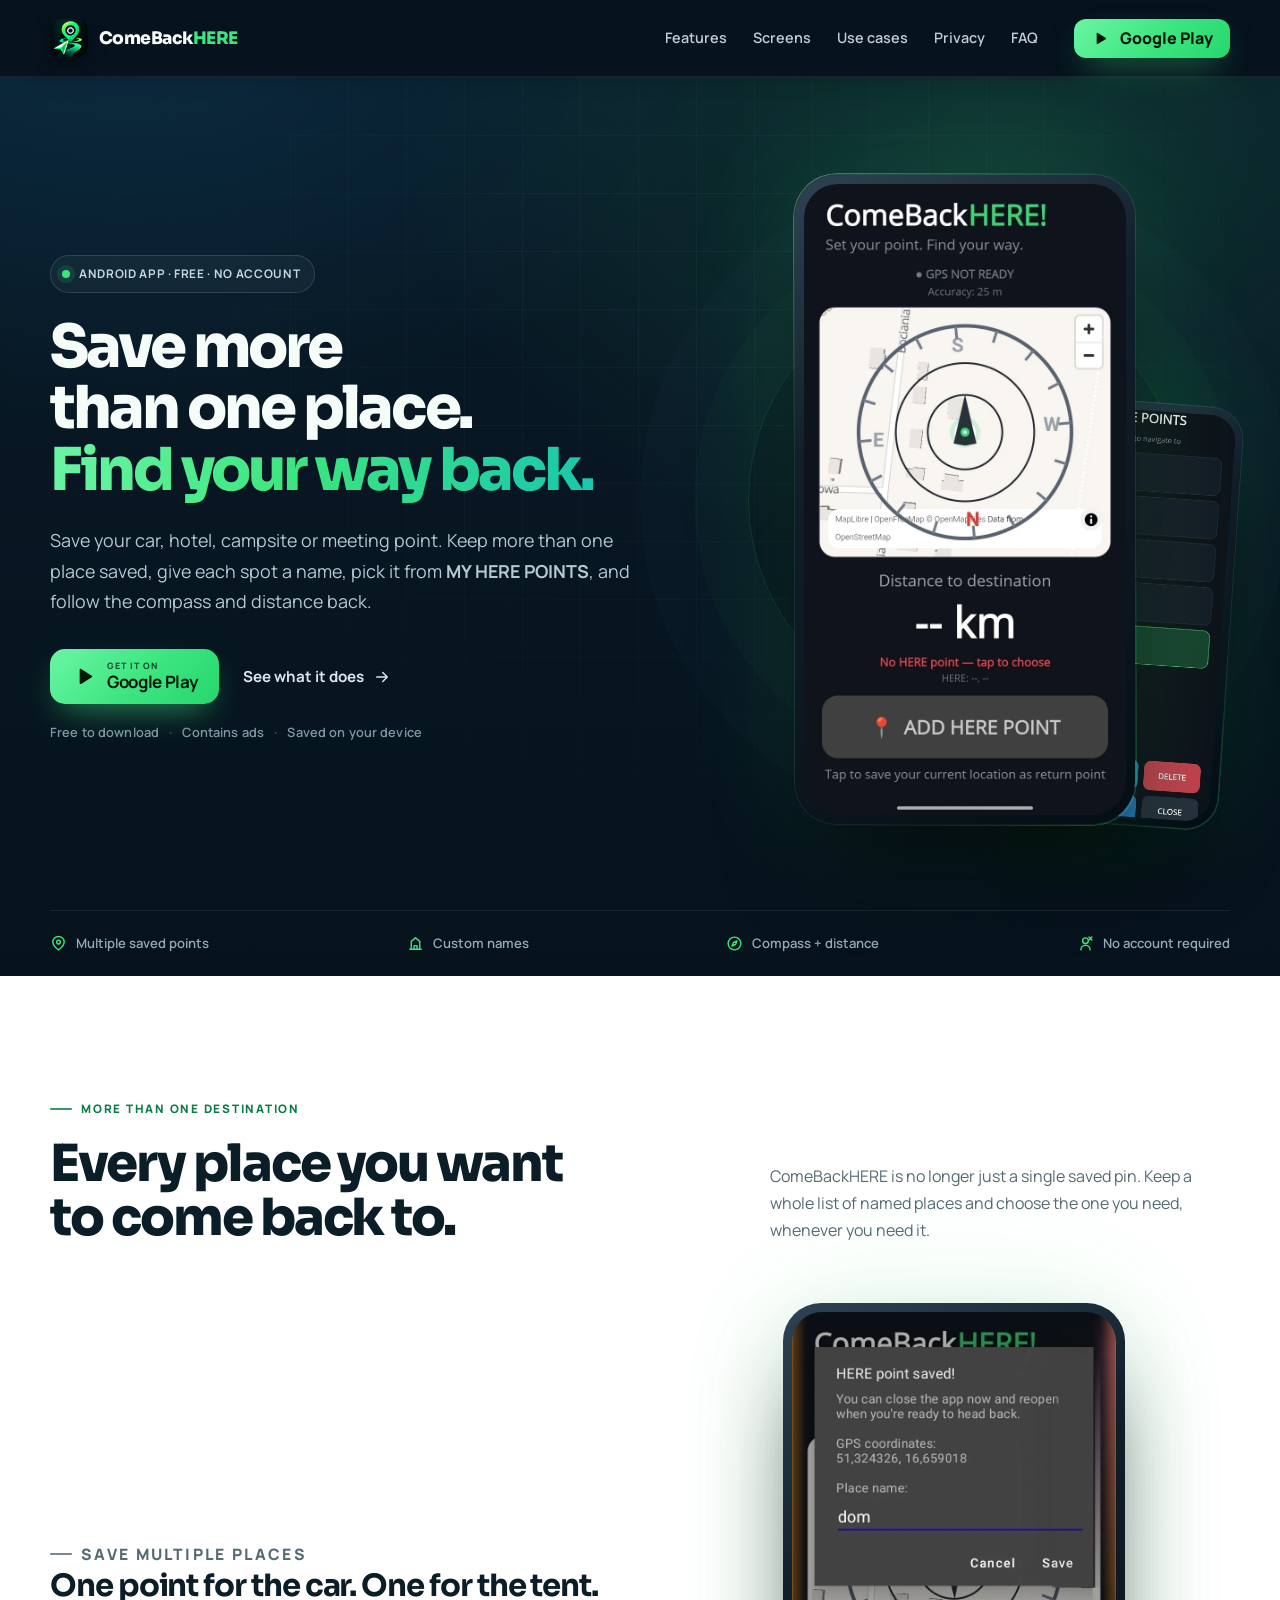
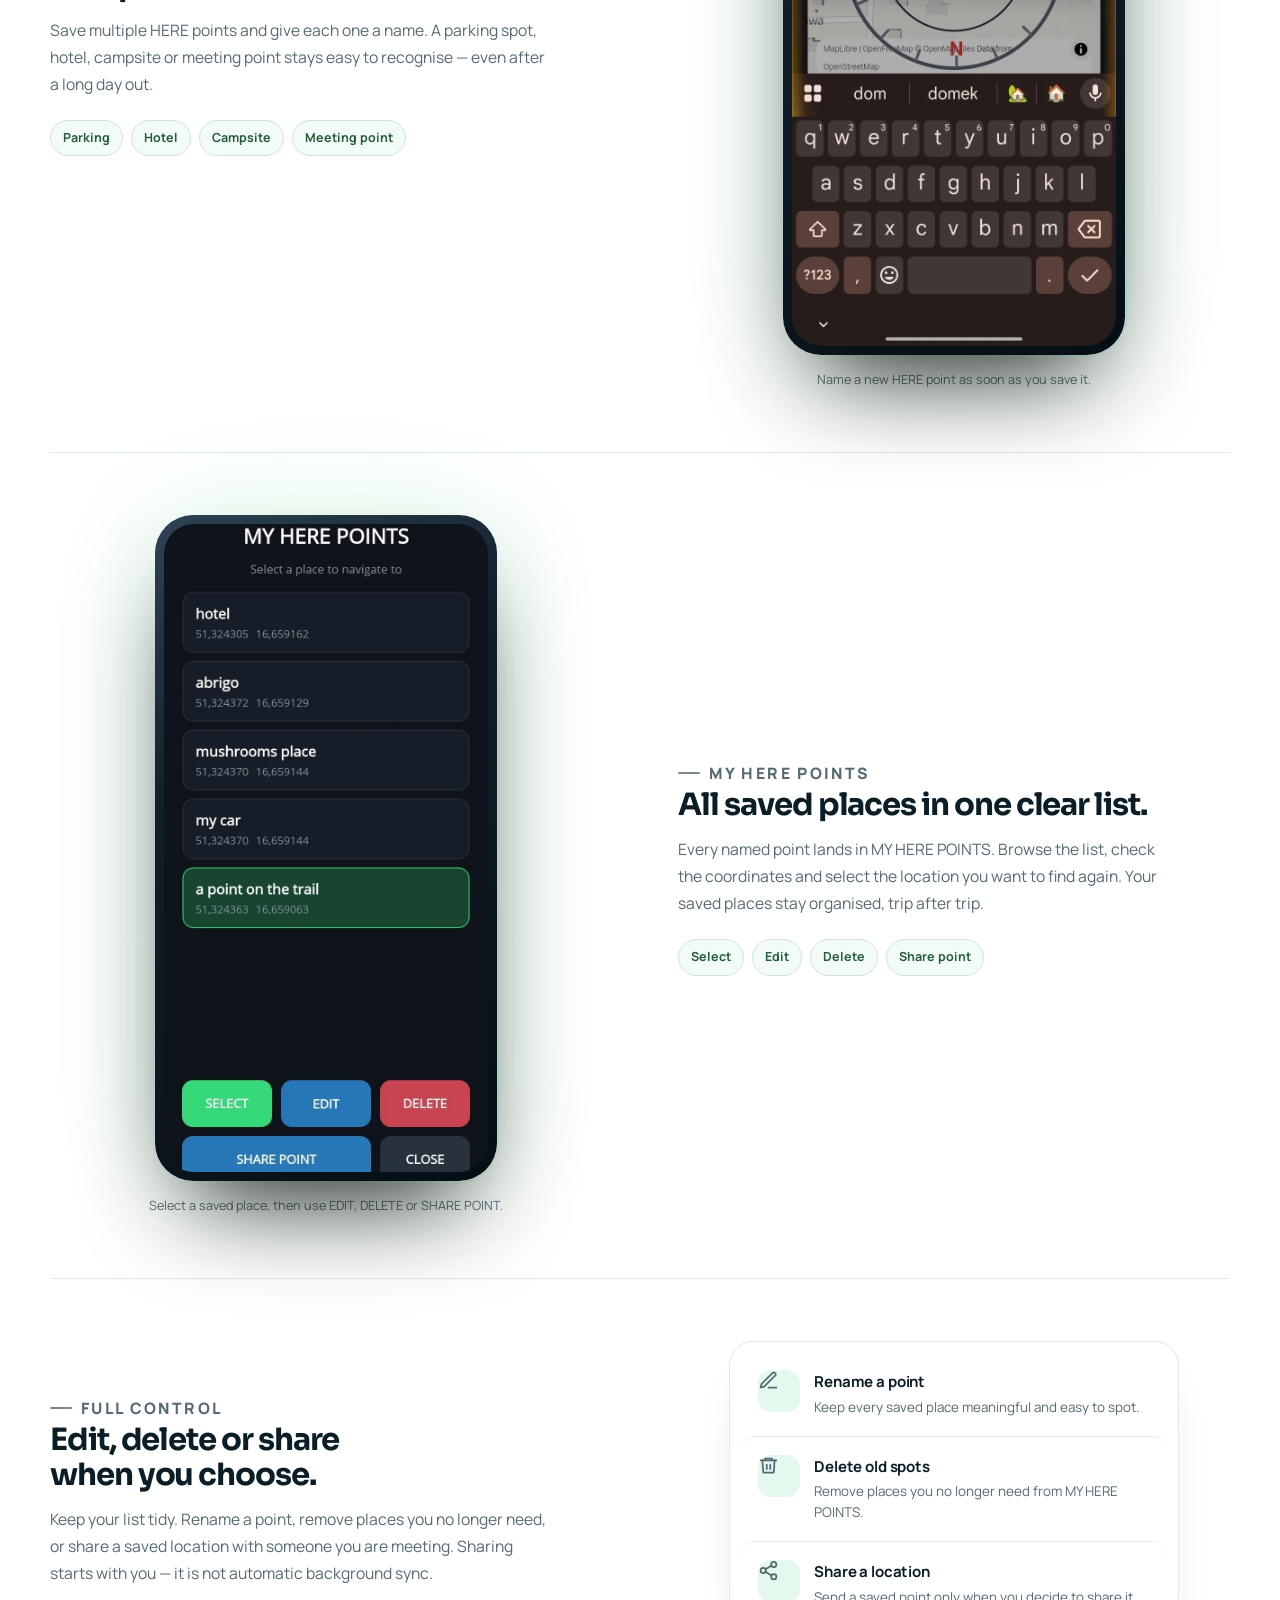
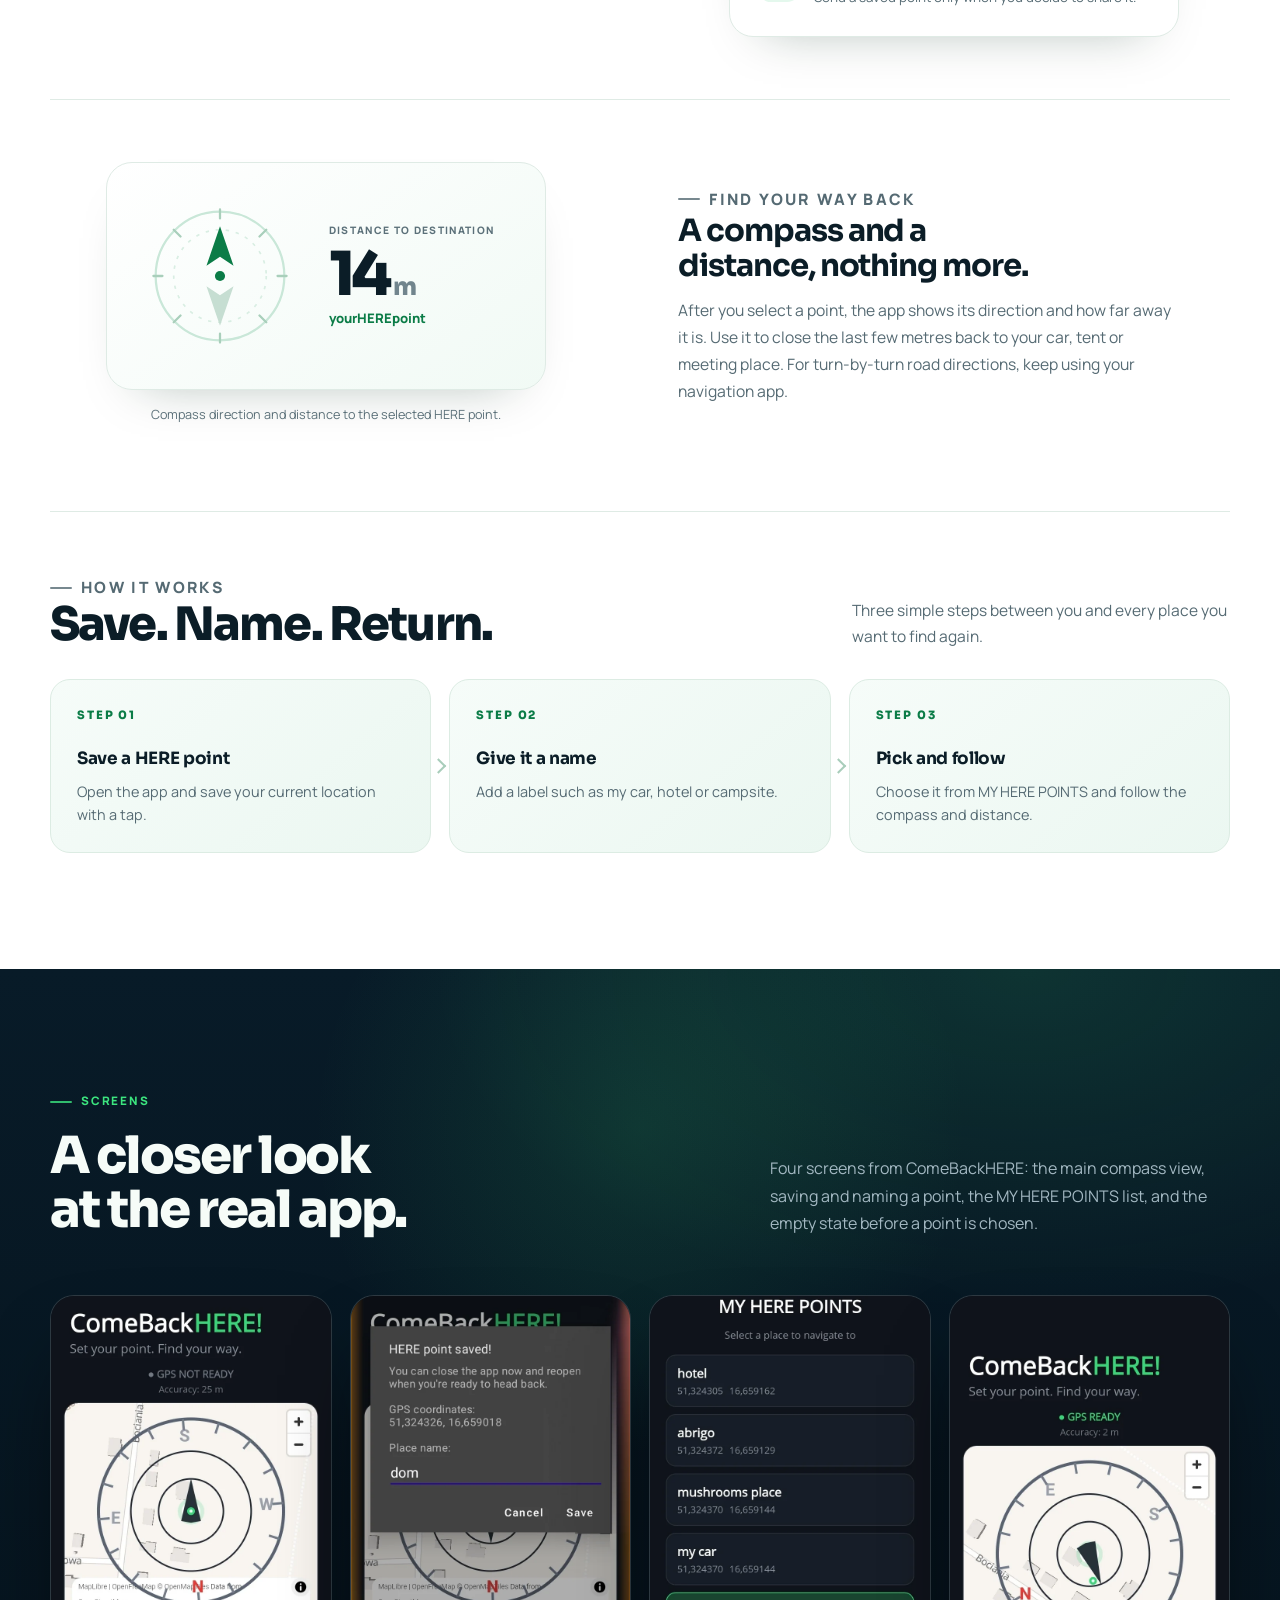
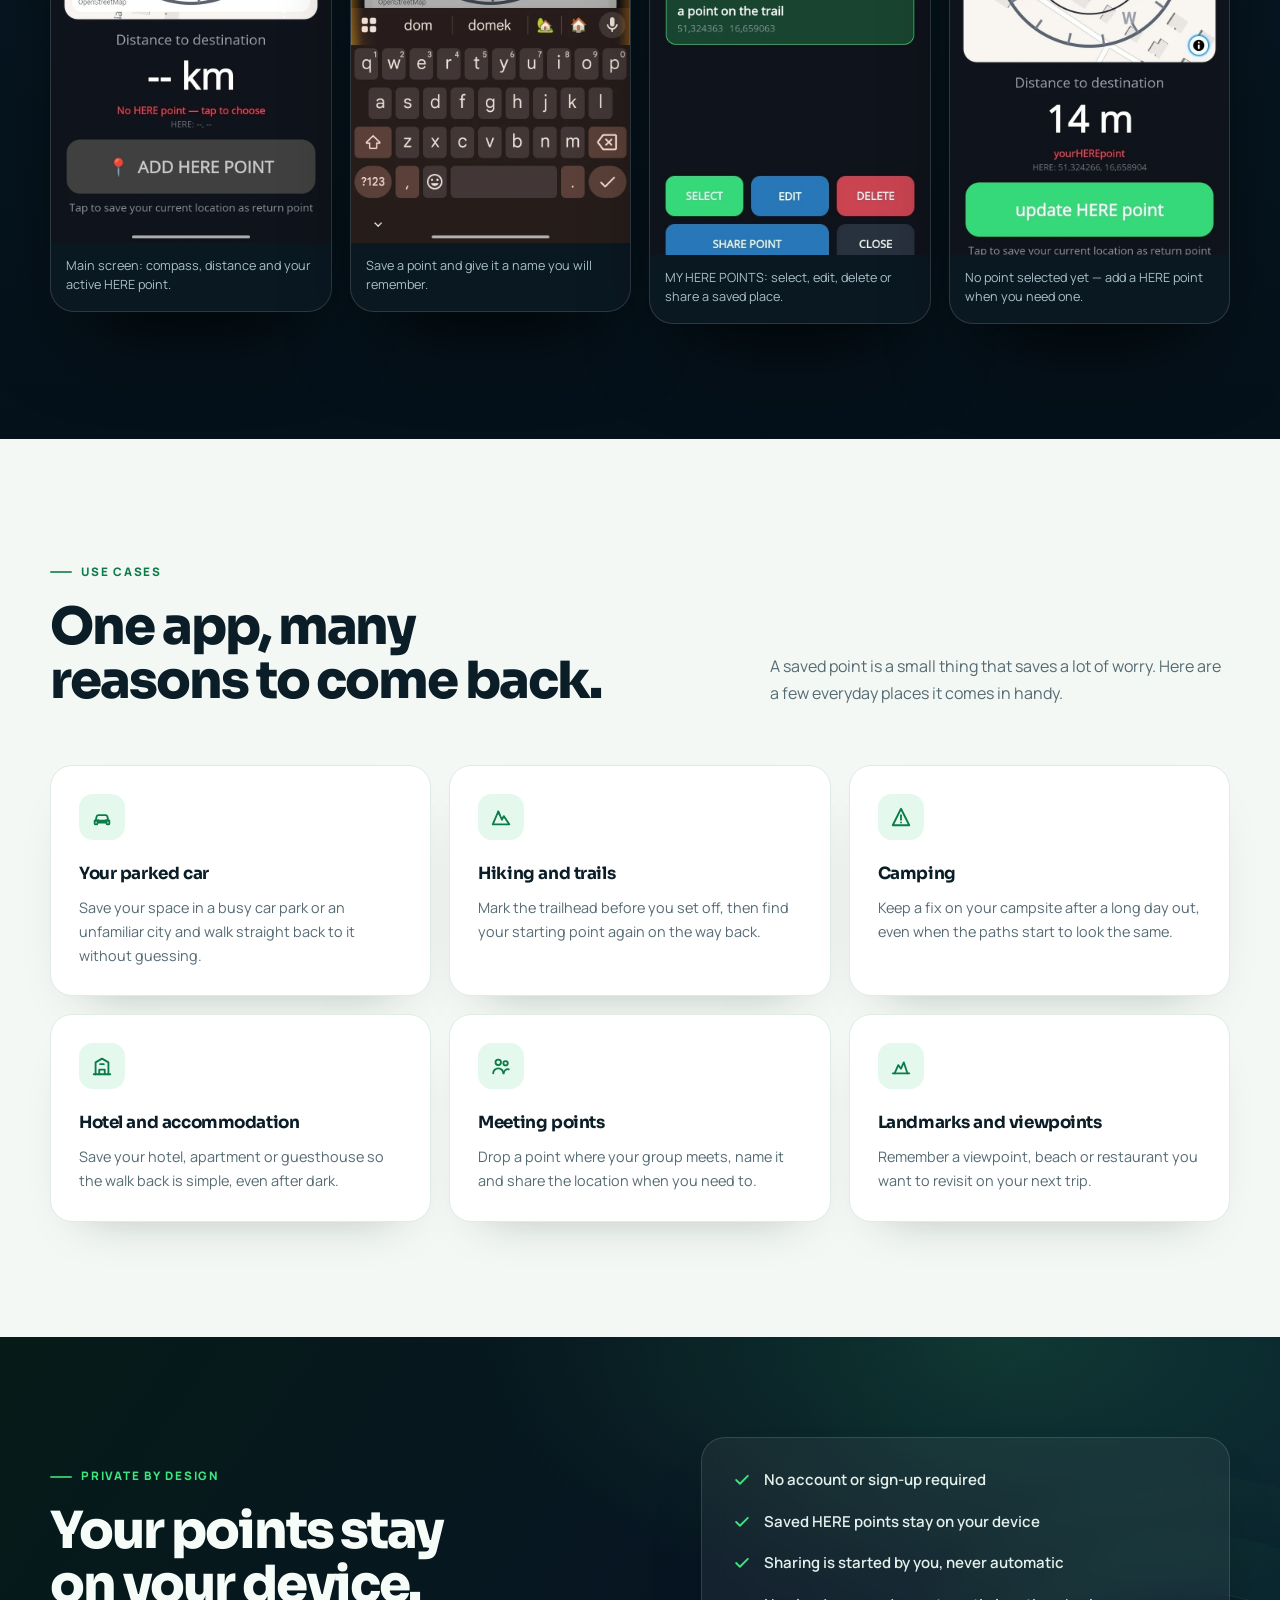
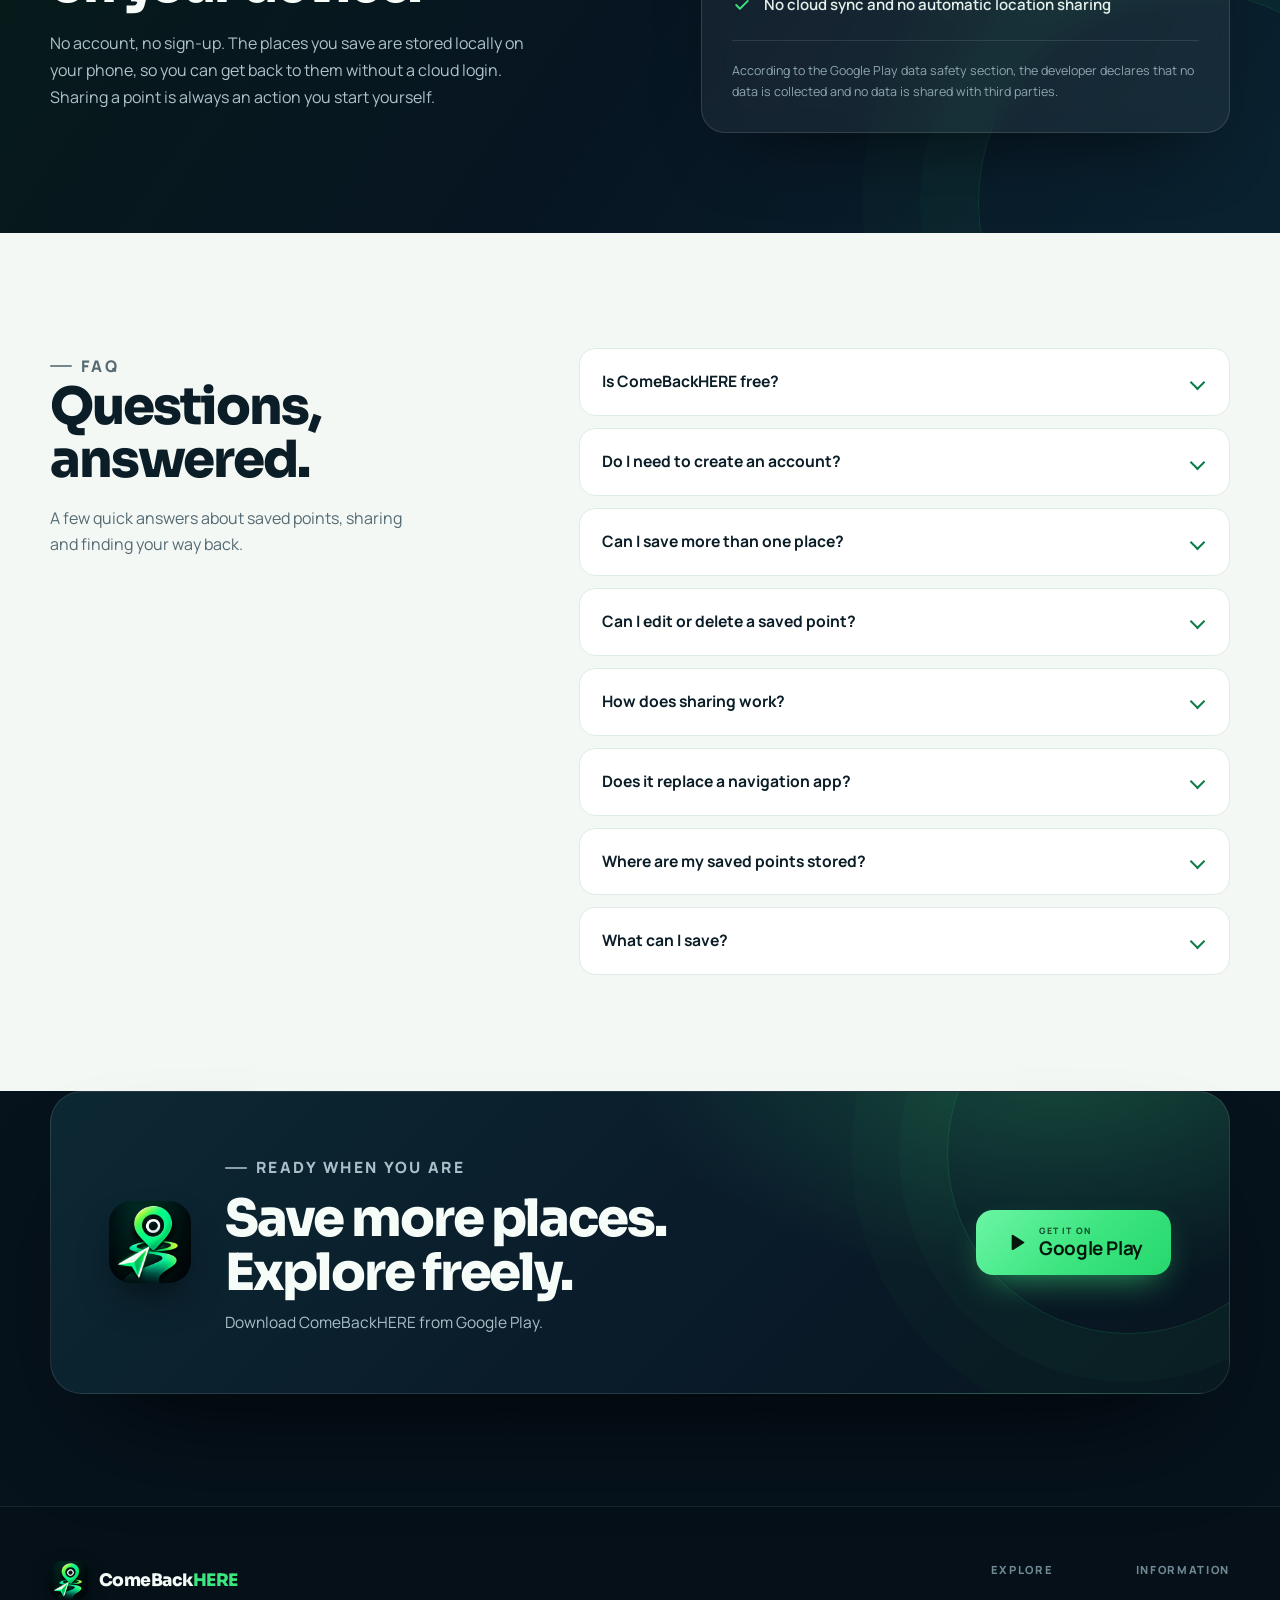
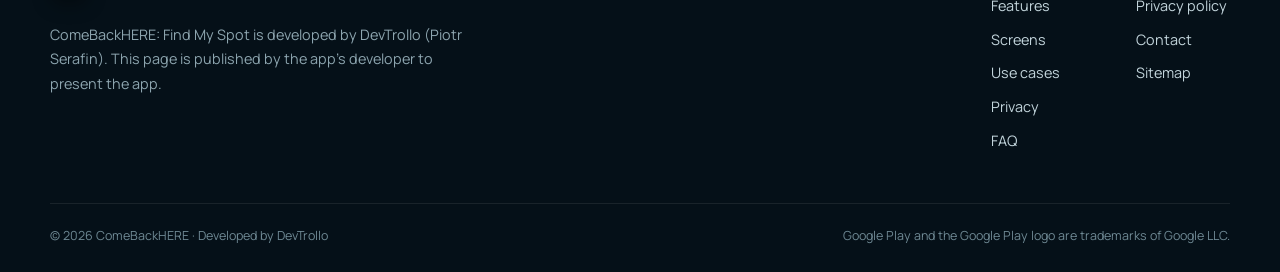
==== commit f6c0fd42: "update widoku po dodaniu nowej wersji" ====
--- a/comebackhere/index.html
+++ b/comebackhere/index.html
@@ -3,15 +3,15 @@
 <head>
 <meta charset="utf-8">
 <meta name="viewport" content="width=device-width, initial-scale=1">
-<title>ComeBackHERE: Find My Spot – Save Your GPS Location</title>
-<meta name="description" content="ComeBackHERE is a simple free Android app that saves your GPS location so you can find your parked car, campsite or trailhead again. No account required.">
+<title>ComeBackHERE – Save Multiple Places and Find Your Way Back</title>
+<meta name="description" content="Save multiple named places in ComeBackHERE, pick one from MY HERE POINTS and follow the compass and distance back. Free Android app, no account required.">
 <link rel="canonical" href="https://piotrse.github.io/comebackhere/">
 <meta name="robots" content="index, follow, max-image-preview:large">
 <meta name="theme-color" content="#06121c">
 <meta property="og:type" content="website">
 <meta property="og:site_name" content="ComeBackHERE">
-<meta property="og:title" content="ComeBackHERE: Find My Spot – Save Your GPS Location">
-<meta property="og:description" content="Save a place. Find your way back with GPS. A simple Android app for finding your parked car, campsite or trailhead.">
+<meta property="og:title" content="ComeBackHERE – Save more than one place. Find your way back.">
+<meta property="og:description" content="Save many named HERE points, choose one from MY HERE POINTS and follow the compass and distance back. Free Android app with no account required.">
 <meta property="og:url" content="https://piotrse.github.io/comebackhere/">
 <meta property="og:image" content="https://piotrse.github.io/comebackhere/icon.png">
 <meta property="og:image:type" content="image/png">
@@ -19,12 +19,12 @@
 <meta property="og:image:height" content="512">
 <meta property="og:image:alt" content="ComeBackHERE app icon">
 <meta name="twitter:card" content="summary">
-<meta name="twitter:title" content="ComeBackHERE: Find My Spot – Save Your GPS Location">
-<meta name="twitter:description" content="Save a place. Find your way back with GPS. A simple Android app for finding your parked car, campsite or trailhead.">
+<meta name="twitter:title" content="ComeBackHERE – Save more than one place. Find your way back.">
+<meta name="twitter:description" content="Save many named HERE points, choose one from MY HERE POINTS and follow the compass and distance back. Free Android app with no account required.">
 <meta name="twitter:image" content="https://piotrse.github.io/comebackhere/icon.png">
 <meta name="twitter:image:alt" content="ComeBackHERE app icon">
 <link rel="icon" type="image/png" sizes="64x64" href="assets/favicon-64.png">
-<link rel="preload" as="image" href="assets/screen-hero.webp" type="image/webp">
+<link rel="preload" as="image" href="assets/comebackhere-main-screen.webp" type="image/webp">
 <link rel="preconnect" href="https://fonts.googleapis.com">
 <link rel="preconnect" href="https://fonts.gstatic.com" crossorigin>
 <link href="https://fonts.googleapis.com/css2?family=Manrope:wght@400;500;600;700;800&family=Sora:wght@600;700;800&display=swap" rel="stylesheet">
@@ -35,14 +35,24 @@
   "name": "ComeBackHERE: Find My Spot",
   "operatingSystem": "Android",
   "applicationCategory": "UtilitiesApplication",
-  "description": "Save your current GPS location and find the direction and distance back to it. Useful for finding a parked car, campsite, meeting point or trailhead.",
+  "description": "ComeBackHERE is a free Android app for saving multiple named locations, managing them in a MY HERE POINTS list, and finding the direction and distance back to a selected point. Saved points are stored on the device and no account is required.",
   "url": "https://play.google.com/store/apps/details?id=com.companyname.comebackhere",
   "downloadUrl": "https://play.google.com/store/apps/details?id=com.companyname.comebackhere",
   "image": "https://piotrse.github.io/comebackhere/icon.png",
   "screenshot": [
-    "https://piotrse.github.io/comebackhere/assets/ComeBackHere_01_Never_Get_Lost.png",
-    "https://piotrse.github.io/comebackhere/assets/ComeBackHere_02_Remember_Parking.png",
-    "https://piotrse.github.io/comebackhere/assets/ComeBackHere_03_Your_Way_Back.png"
+    "https://piotrse.github.io/comebackhere/assets/comebackhere-main-screen.jpg",
+    "https://piotrse.github.io/comebackhere/assets/comebackhere-save-point.jpg",
+    "https://piotrse.github.io/comebackhere/assets/comebackhere-my-here-points.jpg",
+    "https://piotrse.github.io/comebackhere/assets/comebackhere-no-point.jpg"
+  ],
+  "featureList": [
+    "Save multiple HERE points",
+    "Give each saved point a custom name",
+    "Browse saved locations in the MY HERE POINTS list",
+    "Edit, delete and share saved points",
+    "Compass direction and distance to the selected point",
+    "No account required",
+    "Saved locations stored on the device"
   ],
   "author": {"@type": "Person", "name": "Piotr Serafin", "alternateName": "DevTrollo"},
   "offers": {"@type": "Offer", "price": "0", "priceCurrency": "USD"}
@@ -56,22 +66,42 @@
     {
       "@type": "Question",
       "name": "Is ComeBackHERE free?",
-      "acceptedAnswer": {"@type": "Answer", "text": "Yes. The app is free to download and contains ads. There is no subscription mentioned on its Google Play listing."}
+      "acceptedAnswer": {"@type": "Answer", "text": "Yes. ComeBackHERE is free to download and contains ads. Its Google Play listing does not mention a subscription."}
     },
     {
       "@type": "Question",
       "name": "Do I need to create an account?",
-      "acceptedAnswer": {"@type": "Answer", "text": "No. The app is designed to work without an account, and saved locations stay on your device."}
+      "acceptedAnswer": {"@type": "Answer", "text": "No. The app works without an account, and your saved locations are stored on your device."}
+    },
+    {
+      "@type": "Question",
+      "name": "Can I save more than one place?",
+      "acceptedAnswer": {"@type": "Answer", "text": "Yes. You can save multiple HERE points, give each one a name and find them all in the MY HERE POINTS list."}
+    },
+    {
+      "@type": "Question",
+      "name": "Can I edit or delete a saved point?",
+      "acceptedAnswer": {"@type": "Answer", "text": "Yes. From MY HERE POINTS you can edit a saved point, delete it or share it."}
+    },
+    {
+      "@type": "Question",
+      "name": "How does sharing work?",
+      "acceptedAnswer": {"@type": "Answer", "text": "You start sharing yourself by selecting a point and choosing SHARE POINT. The app does not automatically sync your saved locations to a cloud account."}
     },
     {
       "@type": "Question",
       "name": "Does it replace a navigation app?",
-      "acceptedAnswer": {"@type": "Answer", "text": "No. ComeBackHERE focuses on saving a point and showing the direction and distance back to it. Use your preferred navigation app for turn-by-turn road directions."}
+      "acceptedAnswer": {"@type": "Answer", "text": "No. ComeBackHERE shows the compass direction and distance to the selected point. Use a navigation app if you need turn-by-turn road guidance."}
+    },
+    {
+      "@type": "Question",
+      "name": "Where are my saved points stored?",
+      "acceptedAnswer": {"@type": "Answer", "text": "On your device. No account is needed to keep and use them."}
     },
     {
       "@type": "Question",
       "name": "What can I save?",
-      "acceptedAnswer": {"@type": "Answer", "text": "Any location you may want to return to: a parking spot, campsite, hotel, meeting point, trailhead or landmark."}
+      "acceptedAnswer": {"@type": "Answer", "text": "Places such as a parked car, hotel, campsite, trailhead, meeting point or landmark you want to revisit."}
     }
   ]
 }
@@ -100,21 +130,32 @@
 }
 *{box-sizing:border-box}
 html{scroll-behavior:smooth}
-body{margin:0;font-family:var(--font-body);background:var(--ink);color:var(--white);line-height:1.65;-webkit-font-smoothing:antialiased;text-rendering:optimizeLegibility}
+body{
+  margin:0;
+  font-family:var(--font-body);
+  background:var(--ink);
+  color:var(--white);
+  line-height:1.65;
+  -webkit-font-smoothing:antialiased;
+  text-rendering:optimizeLegibility;
+  overflow-x:hidden;
+  overflow-x:clip;
+}
 img{display:block;max-width:100%}
 a{color:inherit}
 button,summary{font:inherit}
 :focus-visible{outline:3px solid var(--green);outline-offset:3px}
+main:focus{outline:none}
 .container{width:min(1180px,100% - 48px);margin-inline:auto}
 .sr-only{position:absolute;width:1px;height:1px;padding:0;margin:-1px;overflow:hidden;clip:rect(0,0,0,0);white-space:nowrap;border:0}
 .skip-link{position:fixed;left:18px;top:-80px;z-index:100;background:var(--green);color:#04150b;padding:12px 18px;border-radius:12px;font-weight:800;text-decoration:none;transition:top .2s}
 .skip-link:focus{top:18px}
-.site-header{position:sticky;top:0;z-index:60;background:#07131e;backdrop-filter:blur(18px);-webkit-backdrop-filter:blur(18px);border-bottom:1px solid rgba(255,255,255,.07);box-shadow:0 10px 30px -24px rgba(0,0,0,.8)}
+.site-header{position:sticky;top:0;z-index:60;background:rgba(7,19,30,.92);backdrop-filter:blur(18px);-webkit-backdrop-filter:blur(18px);border-bottom:1px solid rgba(255,255,255,.07);box-shadow:0 10px 30px -24px rgba(0,0,0,.8)}
 .nav{display:flex;align-items:center;gap:32px;min-height:76px}
 .brand{display:inline-flex;align-items:center;gap:11px;text-decoration:none;font-family:var(--font-display);font-weight:800;font-size:1.08rem;letter-spacing:-.03em;white-space:nowrap}
 .brand-icon{width:38px;height:38px;border-radius:11px;box-shadow:0 6px 18px rgba(0,0,0,.35)}
 .brand span span{color:var(--green)}
-.nav-links{display:flex;align-items:center;gap:28px;margin-left:auto}
+.nav-links{display:flex;align-items:center;gap:26px;margin-left:auto}
 .nav-links a{color:#bdcfd6;text-decoration:none;font-size:.9rem;font-weight:600;transition:color .2s}
 .nav-links a:hover{color:#fff}
 .nav .btn-play{margin-left:4px}
@@ -124,8 +165,10 @@
 .btn-play .play-label{display:flex;flex-direction:column;gap:4px;text-align:left}
 .btn-play .play-label small{font-size:.55rem;line-height:1;letter-spacing:.12em;text-transform:uppercase;font-weight:800;opacity:.72}
 .btn-play .play-label strong{font-size:1.06rem;line-height:1;letter-spacing:-.02em}
-.btn-play.compact{padding:11px 17px;font-size:.86rem;border-radius:12px}
+.btn-play.compact{padding:11px 17px;border-radius:12px}
 .btn-play.compact svg{width:17px;height:17px}
+.btn-play.compact .play-label small{display:none}
+.btn-play.compact .play-label strong{font-size:.88rem}
 .btn-play.large{padding:17px 28px;border-radius:17px}
 .btn-play.large .play-label strong{font-size:1.18rem}
 .btn-ghost{display:inline-flex;align-items:center;gap:9px;padding:14px 4px;color:#d8e6eb;text-decoration:none;font-weight:700;font-size:.95rem;transition:color .2s}
@@ -134,30 +177,25 @@
 .btn-ghost:hover svg{transform:translateX(3px)}
 .hero{position:relative;overflow:hidden;padding:clamp(56px,8vw,98px) 0 0;background:radial-gradient(900px 640px at 78% 8%,rgba(60,229,127,.14),transparent 66%),radial-gradient(1000px 720px at 10% -10%,rgba(24,104,154,.24),transparent 62%),linear-gradient(180deg,#081a27 0%,var(--ink) 100%)}
 .hero::before{content:"";position:absolute;inset:0;background-image:linear-gradient(rgba(255,255,255,.035) 1px,transparent 1px),linear-gradient(90deg,rgba(255,255,255,.035) 1px,transparent 1px);background-size:58px 58px;mask-image:radial-gradient(ellipse at 55% 22%,#000 0%,transparent 72%);-webkit-mask-image:radial-gradient(ellipse at 55% 22%,#000 0%,transparent 72%);pointer-events:none}
-.hero-grid{position:relative;display:grid;grid-template-columns:1.1fr .9fr;gap:clamp(32px,5vw,70px);align-items:center;padding-bottom:clamp(52px,7vw,86px)}
-.hero-copy{max-width:620px}
+.hero-grid{position:relative;display:grid;grid-template-columns:1.05fr .95fr;gap:clamp(32px,5vw,70px);align-items:center;padding-bottom:clamp(52px,7vw,86px)}
+.hero-copy{max-width:630px}
 .eyebrow{display:inline-flex;align-items:center;gap:9px;margin:0 0 24px;padding:8px 14px 8px 11px;border:1px solid rgba(255,255,255,.13);border-radius:999px;background:rgba(255,255,255,.045);color:#c4d8df;font-size:.74rem;font-weight:700;letter-spacing:.055em;text-transform:uppercase}
 .eyebrow-dot{width:8px;height:8px;border-radius:50%;background:var(--green);box-shadow:0 0 0 5px rgba(60,229,127,.12)}
-.hero h1{font-family:var(--font-display);font-size:clamp(2.6rem,4.9vw,3.85rem);line-height:1.02;letter-spacing:-.05em;margin:0 0 24px;font-weight:800;text-wrap:balance}
+.hero h1{font-family:var(--font-display);font-size:clamp(2.55rem,4.7vw,3.7rem);line-height:1.04;letter-spacing:-.05em;margin:0 0 24px;font-weight:800;text-wrap:balance}
 .hero h1 .grad{background:linear-gradient(100deg,var(--green-bright) 0%,var(--green) 45%,#19c7ae 100%);-webkit-background-clip:text;background-clip:text;color:transparent}
-.lead{margin:0 0 32px;max-width:570px;color:#b5c8d0;font-size:clamp(1rem,1.4vw,1.12rem);line-height:1.7}
+.lead{margin:0 0 32px;max-width:580px;color:#b5c8d0;font-size:clamp(1rem,1.4vw,1.12rem);line-height:1.7}
 .hero-actions{display:flex;align-items:center;gap:20px;flex-wrap:wrap}
 .micro{margin:18px 0 0;color:#7e98a3;font-size:.8rem;font-weight:600;letter-spacing:.01em}
 .micro span{padding:0 7px;opacity:.55}
-.hero-visual{position:relative;display:grid;place-items:center;min-height:560px}
-.orbit{position:absolute;border-radius:50%;border:1px solid rgba(60,229,127,.16);pointer-events:none}
-.orbit::before,.orbit::after{content:"";position:absolute;border-radius:50%;border:1px solid rgba(255,255,255,.055)}
-.orbit-1{width:520px;height:520px}
-.orbit-1::before{inset:46px}
-.orbit-1::after{inset:100px}
-.orbit-2{width:660px;height:660px;border-style:dashed;border-color:rgba(255,255,255,.06);animation:spin 60s linear infinite}
-.orbit-2::before{inset:38px}
-.orbit-2::after{inset:120px}
-@keyframes spin{to{transform:rotate(360deg)}}
-.hero-phone{position:relative;width:clamp(265px,29vw,356px);padding:9px;border-radius:44px;background:linear-gradient(150deg,#2e4354,#111f2b 34%,#050e15);box-shadow:var(--shadow-phone);animation:float 7s ease-in-out infinite}
-.hero-phone::before{content:"";position:absolute;inset:-2px;border-radius:46px;padding:1px;background:linear-gradient(140deg,rgba(255,255,255,.34),transparent 30%,transparent 70%,rgba(60,229,127,.3));-webkit-mask:linear-gradient(#000 0 0) content-box,linear-gradient(#000 0 0);-webkit-mask-composite:xor;mask-composite:exclude;pointer-events:none}
-.hero-phone img{width:100%;height:auto;border-radius:36px}
-@keyframes float{0%,100%{transform:translateY(0)}50%{transform:translateY(-10px)}}
+.hero-visual{position:relative;display:grid;place-items:center;min-height:clamp(500px,50vw,660px)}
+.hero-glow{position:absolute;width:min(560px,82%);aspect-ratio:1;border-radius:50%;border:1px solid rgba(60,229,127,.15);box-shadow:0 0 0 54px rgba(60,229,127,.025),0 0 0 108px rgba(96,155,255,.018);pointer-events:none}
+.hero-phone{position:relative;width:clamp(255px,27vw,340px);padding:9px;border-radius:42px;background:linear-gradient(150deg,#2e4354,#111f2b 34%,#050e15);box-shadow:var(--shadow-phone)}
+.hero-phone::before{content:"";position:absolute;inset:-2px;border-radius:44px;padding:1px;background:linear-gradient(140deg,rgba(255,255,255,.34),transparent 30%,transparent 70%,rgba(60,229,127,.3));-webkit-mask:linear-gradient(#000 0 0) content-box,linear-gradient(#000 0 0);-webkit-mask-composite:xor;mask-composite:exclude;pointer-events:none}
+.hero-phone img{width:100%;height:auto;border-radius:34px}
+.hero-phone.primary{z-index:2}
+.hero-phone.secondary{position:absolute;right:0;bottom:0;z-index:1;width:clamp(170px,17vw,226px);padding:7px;border-radius:32px;transform:rotate(4deg);opacity:.96}
+.hero-phone.secondary::before{border-radius:34px}
+.hero-phone.secondary img{border-radius:26px}
 .hero-trust{position:relative;display:flex;align-items:center;justify-content:space-between;gap:18px;flex-wrap:wrap;padding:22px 0;border-top:1px solid rgba(255,255,255,.08)}
 .hero-trust span{display:inline-flex;align-items:center;gap:9px;color:#93aab4;font-size:.82rem;font-weight:600}
 .hero-trust svg{width:17px;height:17px;color:var(--green);flex:none}
@@ -170,33 +208,39 @@
 .kicker::before{content:"";width:22px;height:2px;border-radius:2px;background:currentColor;opacity:.8}
 .kicker-light{color:var(--green)}
 .section-head{display:grid;grid-template-columns:minmax(0,1.05fr) minmax(0,.78fr);gap:clamp(24px,5vw,72px);align-items:end;margin-bottom:clamp(38px,5vw,58px)}
-.section-head h2,.steps-title,.faq-intro h2,.privacy h2,.cta h2{font-family:var(--font-display);font-size:clamp(2rem,4vw,3.25rem);line-height:1.05;letter-spacing:-.04em;margin:0;font-weight:800;text-wrap:balance}
+.section-head h2,.faq-intro h2,.privacy h2,.cta h2{font-family:var(--font-display);font-size:clamp(2rem,4vw,3.25rem);line-height:1.05;letter-spacing:-.04em;margin:0;font-weight:800;text-wrap:balance}
 .section-intro{margin:0;justify-self:end;max-width:46ch;color:var(--muted);font-size:1rem;line-height:1.7}
 .section-head-light .section-intro{color:var(--muted-light)}
-.features-grid{display:grid;grid-template-columns:repeat(auto-fit,minmax(260px,1fr));gap:20px}
-.feature{display:flex;flex-direction:column;min-height:376px;padding:30px;background:#fff;border:1px solid var(--line-light);border-radius:24px;box-shadow:var(--shadow-card);transition:transform .25s ease,box-shadow .25s ease}
-.feature:hover{transform:translateY(-5px);box-shadow:0 32px 60px -38px rgba(8,43,27,.45)}
-.feature-icon{display:grid;place-items:center;width:50px;height:50px;margin-bottom:22px;border-radius:15px;background:var(--green-soft);color:var(--green-deep)}
-.feature-icon svg{width:24px;height:24px}
-.feature h3{margin:0 0 8px;font-family:var(--font-display);font-size:1.24rem;letter-spacing:-.025em;font-weight:700}
-.feature p{margin:0;color:var(--muted);font-size:.95rem;line-height:1.65}
-.feature-visual{margin-top:auto;padding-top:28px}
-.mini-save{display:flex;align-items:center;gap:13px;padding:14px 16px;background:#f2fbf6;border:1px solid #d9eee2;border-radius:15px}
-.mini-pin{display:grid;place-items:center;width:38px;height:38px;border-radius:50%;background:#fff;color:var(--green-deep);box-shadow:0 8px 18px -10px rgba(15,157,88,.5);flex:none}
-.mini-pin svg{width:19px;height:19px}
-.mini-save-copy{display:flex;flex-direction:column;gap:2px;min-width:0}
-.mini-save-copy small{font-size:.59rem;font-weight:800;letter-spacing:.13em;text-transform:uppercase;color:#6e8a7b}
-.mini-save-copy strong{font-size:.79rem;letter-spacing:.015em;color:#17472f;font-variant-numeric:tabular-nums;white-space:nowrap;overflow:hidden;text-overflow:ellipsis}
-.compass-art{display:block;width:150px;height:150px;margin:0 auto}
-.distance-art{text-align:center;padding:7px 0 4px}
-.distance-number{display:block;font-family:var(--font-display);font-size:3.5rem;line-height:1;letter-spacing:-.06em;font-weight:800;color:var(--text)}
-.distance-number span{margin-left:4px;font-size:1.4rem;letter-spacing:-.02em;color:#71858d}
-.distance-caption{display:block;margin-top:8px;font-size:.66rem;font-weight:800;letter-spacing:.13em;text-transform:uppercase;color:#7b8f97}
-.feature-notes{display:grid;grid-template-columns:repeat(3,1fr);gap:16px;margin:30px 0 0;padding:24px 0 0;border-top:1px solid var(--line-light);list-style:none}
-.feature-notes li{display:flex;align-items:center;gap:10px;color:#374b54;font-size:.9rem;font-weight:600}
-.feature-notes svg{width:18px;height:18px;color:var(--green-deep);flex:none}
-.steps-block{margin-top:clamp(52px,7vw,82px);padding-top:clamp(38px,5vw,58px);border-top:1px solid var(--line-light)}
+.feature-list{display:grid}
+.feature-row{display:grid;grid-template-columns:1fr 1fr;gap:clamp(32px,6vw,80px);align-items:center;padding:clamp(38px,5vw,62px) 0;border-top:1px solid var(--line-light)}
+.feature-row:first-child{border-top:0;padding-top:0}
+.feature-row:last-child{padding-bottom:0}
+.feature-row.flip .feature-media{order:-1}
+.feature-copy h3{margin:0 0 14px;font-family:var(--font-display);font-size:clamp(1.45rem,2.4vw,2rem);line-height:1.15;letter-spacing:-.035em;font-weight:700;text-wrap:balance}
+.feature-copy p{margin:0;max-width:50ch;color:var(--muted);font-size:.98rem;line-height:1.72}
+.feature-tags{display:flex;flex-wrap:wrap;gap:8px;margin:22px 0 0;padding:0;list-style:none}
+.feature-tags li{padding:7px 12px;border:1px solid #cfe5d9;border-radius:999px;background:#f3fbf6;color:#255c40;font-size:.78rem;font-weight:700}
+.feature-media{display:flex;flex-direction:column;align-items:center;margin:0;min-width:0}
+.feature-media figcaption{margin:16px 0 0;color:#5b7079;font-size:.79rem;line-height:1.5;text-align:center}
+.phone-frame{position:relative;width:min(100%,342px);padding:9px;border-radius:38px;background:linear-gradient(150deg,#2e4354,#111f2b 34%,#050e15);box-shadow:var(--shadow-phone)}
+.phone-frame::before{content:"";position:absolute;inset:-2px;border-radius:40px;padding:1px;background:linear-gradient(140deg,rgba(255,255,255,.3),transparent 30%,transparent 70%,rgba(60,229,127,.28));-webkit-mask:linear-gradient(#000 0 0) content-box,linear-gradient(#000 0 0);-webkit-mask-composite:xor;mask-composite:exclude;pointer-events:none}
+.phone-frame img{width:100%;height:auto;border-radius:30px}
+.control-card{width:min(100%,450px);padding:10px;border:1px solid var(--line-light);border-radius:24px;background:#fff;box-shadow:var(--shadow-card)}
+.control-item{display:flex;align-items:flex-start;gap:14px;padding:18px;border-radius:16px}
+.control-item+.control-item{border-top:1px solid #e6f0ea}
+.control-icon{display:grid;place-items:center;width:42px;height:42px;border-radius:13px;background:var(--green-soft);color:var(--green-deep);flex:none}
+.control-icon svg{width:21px;height:21px}
+.control-item strong{display:block;margin-bottom:2px;font-size:.94rem;letter-spacing:-.01em}
+.control-item span{display:block;color:var(--muted);font-size:.84rem;line-height:1.55}
+.return-card{display:grid;grid-template-columns:auto 1fr;align-items:center;gap:clamp(18px,3vw,30px);width:min(100%,440px);padding:clamp(22px,4vw,34px);border:1px solid var(--line-light);border-radius:26px;background:linear-gradient(145deg,#fff,#f1faf5);box-shadow:var(--shadow-card)}
+.compass-art{display:block;width:clamp(112px,15vw,158px);height:auto}
+.return-label{display:block;color:#5b7079;font-size:.64rem;font-weight:800;letter-spacing:.13em;text-transform:uppercase}
+.return-distance{display:block;margin:6px 0 2px;font-family:var(--font-display);font-size:clamp(2.8rem,5vw,3.8rem);line-height:1;letter-spacing:-.06em;font-weight:800;color:var(--text)}
+.return-distance span{margin-left:4px;font-size:.4em;letter-spacing:-.02em;color:#71858d}
+.return-point{display:block;color:var(--green-deep);font-size:.82rem;font-weight:800}
+.steps-band{margin-top:clamp(56px,7vw,86px);padding-top:clamp(40px,5vw,58px);border-top:1px solid var(--line-light)}
 .steps-head{display:flex;align-items:end;justify-content:space-between;gap:32px;margin-bottom:30px;flex-wrap:wrap}
+.steps-head h2{font-family:var(--font-display);font-size:clamp(1.9rem,3.6vw,2.9rem);line-height:1.06;letter-spacing:-.04em;margin:0;font-weight:800;text-wrap:balance}
 .steps-head p{margin:0;max-width:42ch;color:var(--muted);font-size:.97rem}
 .steps-grid{display:grid;grid-template-columns:repeat(3,1fr);gap:18px}
 .step{position:relative;padding:26px;border:1px solid #dcece3;border-radius:20px;background:linear-gradient(140deg,#f6fcf9,#ebf7f1)}
@@ -204,15 +248,15 @@
 .step-num{display:block;margin-bottom:20px;font-family:var(--font-display);font-size:.72rem;font-weight:800;letter-spacing:.16em;color:var(--green-deep)}
 .step h3{margin:0 0 7px;font-family:var(--font-display);font-size:1.06rem;letter-spacing:-.02em}
 .step p{margin:0;color:var(--muted);font-size:.9rem;line-height:1.6}
-.screens::before{content:"";position:absolute;inset:-15% 22% auto;height:60%;background:radial-gradient(circle,rgba(60,229,127,.15),transparent 68%);pointer-events:none}
+.screens{background:radial-gradient(900px 520px at 80% 0%,rgba(60,229,127,.12),transparent 66%),linear-gradient(180deg,#081b28 0%,#05111a 100%)}
+.screens::before{content:"";position:absolute;inset:-15% 22% auto;height:60%;background:radial-gradient(circle,rgba(60,229,127,.13),transparent 68%);pointer-events:none}
 .screens .container{position:relative}
-.screens-grid{display:grid;grid-template-columns:repeat(3,1fr);gap:22px;align-items:start}
-.shot{margin:0;overflow:hidden;border:1px solid rgba(255,255,255,.14);border-radius:26px;background:#0a1822;box-shadow:0 45px 90px -35px rgba(0,0,0,.9);transition:transform .3s ease,border-color .3s ease,box-shadow .3s ease}
+.gallery-grid{display:grid;grid-template-columns:repeat(4,minmax(0,1fr));gap:18px;align-items:start}
+.shot{margin:0;overflow:hidden;border:1px solid rgba(255,255,255,.14);border-radius:24px;background:#0a1822;box-shadow:0 45px 90px -35px rgba(0,0,0,.9);transition:transform .3s ease,border-color .3s ease,box-shadow .3s ease}
 .shot:hover{transform:translateY(-6px);border-color:rgba(60,229,127,.42);box-shadow:0 55px 100px -35px rgba(0,0,0,.95),0 0 70px rgba(60,229,127,.1)}
-.shot:nth-child(2){margin-top:38px}
-.shot:nth-child(3){margin-top:14px}
 .shot img{width:100%;height:auto}
-.use-grid{display:grid;grid-template-columns:repeat(auto-fit,minmax(236px,1fr));gap:18px}
+.shot figcaption{padding:14px 15px 16px;color:#a9c0c9;font-size:.79rem;line-height:1.5}
+.use-grid{display:grid;grid-template-columns:repeat(3,minmax(0,1fr));gap:18px}
 .use-card{padding:28px;background:#fff;border:1px solid var(--line-light);border-radius:22px;box-shadow:var(--shadow-card);transition:transform .25s ease,box-shadow .25s ease}
 .use-card:hover{transform:translateY(-4px);box-shadow:0 30px 56px -38px rgba(8,43,27,.45)}
 .use-icon{display:grid;place-items:center;width:46px;height:46px;margin-bottom:20px;border-radius:14px;background:var(--green-soft);color:var(--green-deep)}
@@ -259,16 +303,14 @@
 .footer-nav a:hover{color:var(--green)}
 .footer-bottom{display:flex;align-items:center;justify-content:space-between;gap:16px;flex-wrap:wrap;padding-top:22px;border-top:1px solid rgba(255,255,255,.08);color:#6f8994;font-size:.78rem}
 .footer-bottom p{margin:0}
-@media(min-width:961px){
-  .hero h1 .grad{white-space:nowrap}
-}
-@media(max-width:960px){
+@media(max-width:1020px){
   .hero-grid{grid-template-columns:1fr;padding-bottom:52px}
   .hero-copy{max-width:720px;margin-inline:auto;text-align:center}
   .lead{margin-inline:auto}
   .hero-actions{justify-content:center}
   .eyebrow{justify-content:center}
   .hero-visual{min-height:0;margin-top:8px}
+  .hero-phone.secondary{display:none}
   .hero-trust{justify-content:center}
   .section-head{grid-template-columns:1fr;align-items:start}
   .section-intro{justify-self:start;max-width:58ch}
@@ -280,8 +322,18 @@
 @media(max-width:900px){
   .nav-links{display:none}
   .nav .btn-play{margin-left:auto}
-  .screens-grid{display:flex;gap:16px;overflow-x:auto;scroll-snap-type:x mandatory;padding:4px 0 18px;margin-inline:calc((100vw - min(1180px,100vw - 48px))/-2);padding-inline:calc((100vw - min(1180px,100vw - 48px))/2);scrollbar-width:thin;scrollbar-color:#2a6470 transparent}
-  .shot{flex:0 0 min(76vw,360px);margin-top:0!important;scroll-snap-align:center}
+  .gallery-grid{grid-template-columns:repeat(2,minmax(0,1fr))}
+  .gallery-grid .shot figcaption{font-size:.84rem}
+  .use-grid{grid-template-columns:repeat(2,minmax(0,1fr))}
+}
+@media(max-width:820px){
+  .feature-row{grid-template-columns:1fr;gap:30px;padding:40px 0}
+  .feature-row.flip .feature-media{order:0}
+  .feature-copy{max-width:620px}
+  .feature-media{align-items:flex-start}
+  .feature-media figcaption{text-align:left}
+  .phone-frame{width:min(100%,330px)}
+  .control-card,.return-card{width:min(100%,440px)}
 }
 @media(max-width:760px){
   .container{width:min(1180px,100% - 36px)}
@@ -289,20 +341,25 @@
   .brand{font-size:1rem}
   .brand-icon{width:34px;height:34px}
   .hero{padding-top:44px}
-  .hero h1{font-size:clamp(2.4rem,10.5vw,3.5rem)}
-  .hero-visual{min-height:0}
-  .hero-phone{width:min(76vw,315px)}
-  .orbit-1{width:420px;height:420px}
-  .orbit-2{width:540px;height:540px}
+  .hero h1{font-size:clamp(2.35rem,10vw,3.4rem)}
+  .hero-phone{width:min(78vw,320px)}
   .hero-trust{display:grid;grid-template-columns:1fr 1fr;gap:14px;justify-items:start}
   .steps-grid{grid-template-columns:1fr}
   .step:not(:last-child)::after{display:none}
-  .feature-notes{grid-template-columns:1fr;gap:12px}
   .cta-panel{justify-content:center;text-align:center}
   .cta-copy{flex-basis:100%}
   .cta .btn-play{margin-inline:auto}
   .cta-icon{margin-inline:auto}
   .footer-bottom{flex-direction:column;align-items:flex-start}
+  .return-card{grid-template-columns:1fr;justify-items:center;text-align:center;gap:18px}
+  .return-label{text-align:center}
+}
+@media(max-width:600px){
+  .use-grid{grid-template-columns:1fr}
+}
+@media(max-width:700px){
+  .gallery-grid{display:flex;gap:16px;overflow-x:auto;scroll-snap-type:x mandatory;padding:4px 0 18px;margin-inline:calc((100vw - min(1180px,100vw - 36px))/-2);padding-inline:calc((100vw - min(1180px,100vw - 36px))/2);scrollbar-width:thin;scrollbar-color:#2a6470 transparent;-webkit-overflow-scrolling:touch}
+  .shot{flex:0 0 min(82vw,330px);scroll-snap-align:center}
 }
 @media(max-width:520px){
   .container{width:calc(100% - 32px)}
@@ -311,15 +368,16 @@
   .hero-actions .btn-play,.hero-actions .btn-ghost{width:100%}
   .hero-actions .btn-ghost{justify-content:center}
   .hero-trust{grid-template-columns:1fr 1fr;justify-items:center;text-align:center}
-  .feature{padding:24px;min-height:0}
-  .section-head h2,.steps-title,.faq-intro h2,.privacy h2,.cta h2{font-size:clamp(1.85rem,8.5vw,2.4rem)}
-  .screens-grid{margin-inline:-16px;padding-inline:16px}
-  .shot{flex-basis:82vw}
+  .section-head h2,.faq-intro h2,.privacy h2,.cta h2{font-size:clamp(1.85rem,8.5vw,2.4rem)}
+  .gallery-grid{margin-inline:-16px;padding-inline:16px}
+  .shot{flex-basis:84vw}
   .cta-panel{padding:28px 22px}
+  .use-card{padding:24px}
 }
 @media(max-width:360px){
   .brand span{display:none}
-  .nav .btn-play{padding:10px 13px;font-size:.8rem}
+  .nav .btn-play{padding:10px 13px}
+  .nav .btn-play .play-label strong{font-size:.8rem}
   .nav .btn-play svg{width:15px;height:15px}
 }
 @media(prefers-reduced-motion:reduce){
@@ -340,24 +398,25 @@
       <a href="#features">Features</a>
       <a href="#screens">Screens</a>
       <a href="#uses">Use cases</a>
+      <a href="#privacy">Privacy</a>
       <a href="#faq">FAQ</a>
     </nav>
-    <a class="btn-play compact" href="https://play.google.com/store/apps/details?id=com.companyname.comebackhere">
+    <a class="btn-play compact" href="https://play.google.com/store/apps/details?id=com.companyname.comebackhere" target="_blank" rel="noopener">
       <svg viewBox="0 0 24 24" aria-hidden="true" focusable="false"><path d="M8 5.14v13.72c0 .8.87 1.3 1.56.9l11.02-6.86a1.05 1.05 0 0 0 0-1.8L9.56 4.24A1.05 1.05 0 0 0 8 5.14Z" fill="currentColor"/></svg>
       <span>Google Play</span>
     </a>
   </div>
 </header>
 
-<main id="main">
+<main id="main" tabindex="-1">
   <section class="hero" id="top">
     <div class="container hero-grid">
       <div class="hero-copy">
         <p class="eyebrow"><span class="eyebrow-dot"></span> Android app · Free · No account</p>
-        <h1>Save your spot.<br><span class="grad">Find your way back.</span></h1>
-        <p class="lead">ComeBackHERE saves your current GPS location and points you straight back to it. Perfect for a parked car, a campsite, a trailhead — or anywhere you don't want to lose.</p>
+        <h1>Save more than one place.<br><span class="grad">Find your way back.</span></h1>
+        <p class="lead">Save your car, hotel, campsite or meeting point. Keep more than one place saved, give each spot a name, pick it from <strong>MY HERE POINTS</strong>, and follow the compass and distance back.</p>
         <div class="hero-actions">
-          <a class="btn-play" href="https://play.google.com/store/apps/details?id=com.companyname.comebackhere">
+          <a class="btn-play" href="https://play.google.com/store/apps/details?id=com.companyname.comebackhere" target="_blank" rel="noopener">
             <svg viewBox="0 0 24 24" aria-hidden="true" focusable="false"><path d="M8 5.14v13.72c0 .8.87 1.3 1.56.9l11.02-6.86a1.05 1.05 0 0 0 0-1.8L9.56 4.24A1.05 1.05 0 0 0 8 5.14Z" fill="currentColor"/></svg>
             <span class="play-label"><small>Get it on</small><strong>Google Play</strong></span>
           </a>
@@ -365,24 +424,29 @@
             <svg viewBox="0 0 24 24" fill="none" stroke="currentColor" stroke-width="2" stroke-linecap="round" stroke-linejoin="round" aria-hidden="true" focusable="false"><path d="M5 12h14M13 6l6 6-6 6"/></svg>
           </a>
         </div>
-        <p class="micro">Free to download <span>·</span> Contains ads <span>·</span> No sign-up</p>
+        <p class="micro">Free to download <span>·</span> Contains ads <span>·</span> Saved on your device</p>
       </div>
       <div class="hero-visual">
-        <div class="orbit orbit-1" aria-hidden="true"></div>
-        <div class="orbit orbit-2" aria-hidden="true"></div>
-        <div class="hero-phone">
+        <div class="hero-glow" aria-hidden="true"></div>
+        <div class="hero-phone primary">
           <picture>
-            <source srcset="assets/screen-hero.webp" type="image/webp">
-            <img src="assets/screen-hero.png" alt="ComeBackHERE app showing a compass, the distance to a saved point and a button to save the current location" width="742" height="1671" fetchpriority="high" decoding="async">
+            <source srcset="assets/comebackhere-main-screen.webp" type="image/webp">
+            <img src="assets/comebackhere-main-screen.jpg" alt="ComeBackHERE main screen with GPS ready, a compass, 14 metres to the selected point and an update HERE point button" width="720" height="1440" fetchpriority="high" decoding="async">
           </picture>
         </div>
+        <div class="hero-phone secondary" aria-hidden="true">
+          <picture>
+            <source srcset="assets/comebackhere-my-here-points.webp" type="image/webp">
+            <img src="assets/comebackhere-my-here-points.jpg" alt="" width="720" height="1440" loading="lazy" decoding="async">
+          </picture>
+        </div>
       </div>
     </div>
     <div class="container hero-trust">
-      <span><svg viewBox="0 0 24 24" fill="none" stroke="currentColor" stroke-width="2" stroke-linecap="round" stroke-linejoin="round" aria-hidden="true" focusable="false"><rect x="6" y="2" width="12" height="20" rx="2.5"/><path d="M10 18h4"/></svg> Android app</span>
-      <span><svg viewBox="0 0 24 24" fill="none" stroke="currentColor" stroke-width="2" stroke-linecap="round" stroke-linejoin="round" aria-hidden="true" focusable="false"><path d="M12 3v12m0 0 4-4m-4 4-4-4"/><path d="M4 17v2a2 2 0 0 0 2 2h12a2 2 0 0 0 2-2v-2"/></svg> Free to download</span>
+      <span><svg viewBox="0 0 24 24" fill="none" stroke="currentColor" stroke-width="2" stroke-linecap="round" stroke-linejoin="round" aria-hidden="true" focusable="false"><path d="M20 10c0 5.5-8 11-8 11S4 15.5 4 10a8 8 0 1 1 16 0Z"/><circle cx="12" cy="10" r="2.6"/></svg> Multiple saved points</span>
+      <span><svg viewBox="0 0 24 24" fill="none" stroke="currentColor" stroke-width="2" stroke-linecap="round" stroke-linejoin="round" aria-hidden="true" focusable="false"><path d="M4 20h16"/><path d="M6 20V9l6-5 6 5v11"/><path d="M10 20v-5h4v5"/></svg> Custom names</span>
+      <span><svg viewBox="0 0 24 24" fill="none" stroke="currentColor" stroke-width="2" stroke-linecap="round" stroke-linejoin="round" aria-hidden="true" focusable="false"><circle cx="12" cy="12" r="9"/><path d="m15.5 8.5-2.1 4.9-4.9 2.1 2.1-4.9 4.9-2.1Z"/></svg> Compass + distance</span>
       <span><svg viewBox="0 0 24 24" fill="none" stroke="currentColor" stroke-width="2" stroke-linecap="round" stroke-linejoin="round" aria-hidden="true" focusable="false"><circle cx="12" cy="8" r="4"/><path d="M5.5 21a6.5 6.5 0 0 1 13 0"/><path d="m17 3 4 4m0-4-4 4"/></svg> No account required</span>
-      <span><svg viewBox="0 0 24 24" fill="none" stroke="currentColor" stroke-width="2" stroke-linecap="round" stroke-linejoin="round" aria-hidden="true" focusable="false"><path d="M12 3 4.5 6v5.5c0 4.4 3.1 7.7 7.5 9.5 4.4-1.8 7.5-5.1 7.5-9.5V6L12 3Z"/><path d="m9 12 2 2 4-4"/></svg> Saved on your device</span>
     </div>
   </section>
 
@@ -390,84 +454,133 @@
     <div class="container">
       <div class="section-head">
         <div>
-          <p class="kicker">Simple by design</p>
-          <h2>One job, done simply.</h2>
+          <p class="kicker">More than one destination</p>
+          <h2>Every place you want to come back to.</h2>
         </div>
-        <p class="section-intro">No maps to configure, no accounts, no clutter. Just the essentials for getting back to where you started.</p>
-      </div>
-      <div class="features-grid">
-        <article class="feature">
-          <div class="feature-icon">
-            <svg viewBox="0 0 24 24" fill="none" stroke="currentColor" stroke-width="2" stroke-linecap="round" stroke-linejoin="round" aria-hidden="true" focusable="false"><path d="M20 10c0 5.5-8 11-8 11s-8-5.5-8-11a8 8 0 1 1 16 0Z"/><circle cx="12" cy="10" r="2.8"/></svg>
-          </div>
-          <h3>Save any spot</h3>
-          <p>Tap once to store your current GPS position, whether you are leaving the car, the tent or the trailhead.</p>
-          <div class="feature-visual">
-            <div class="mini-save">
-              <span class="mini-pin"><svg viewBox="0 0 24 24" fill="none" stroke="currentColor" stroke-width="2" stroke-linecap="round" stroke-linejoin="round" aria-hidden="true" focusable="false"><path d="M20 10c0 5.5-8 11-8 11s-8-5.5-8-11a8 8 0 1 1 16 0Z"/><circle cx="12" cy="10" r="2.8"/></svg></span>
-              <span class="mini-save-copy"><small>Your HERE point</small><strong>51.324266, 16.658904</strong></span>
+        <p class="section-intro">ComeBackHERE is no longer just a single saved pin. Keep a whole list of named places and choose the one you need, whenever you need it.</p>
+      </div>
+
+      <div class="feature-list">
+        <article class="feature-row">
+          <div class="feature-copy">
+            <p class="kicker">Save multiple places</p>
+            <h3>One point for the car. One for the tent.</h3>
+            <p>Save multiple HERE points and give each one a name. A parking spot, hotel, campsite or meeting point stays easy to recognise — even after a long day out.</p>
+            <ul class="feature-tags" aria-label="Example saved place names">
+              <li>Parking</li>
+              <li>Hotel</li>
+              <li>Campsite</li>
+              <li>Meeting point</li>
+            </ul>
+          </div>
+          <figure class="feature-media">
+            <div class="phone-frame">
+              <picture>
+                <source srcset="assets/comebackhere-save-point.webp" type="image/webp">
+                <img src="assets/comebackhere-save-point.jpg" alt="ComeBackHERE save dialog showing GPS coordinates, a place name field with the name dom, and Cancel and Save buttons" width="720" height="1410" loading="lazy" decoding="async">
+              </picture>
             </div>
-          </div>
-        </article>
-        <article class="feature">
-          <div class="feature-icon">
-            <svg viewBox="0 0 24 24" fill="none" stroke="currentColor" stroke-width="2" stroke-linecap="round" stroke-linejoin="round" aria-hidden="true" focusable="false"><circle cx="12" cy="12" r="9"/><path d="m15.5 8.5-2.1 4.9-4.9 2.1 2.1-4.9 4.9-2.1Z"/></svg>
-          </div>
-          <h3>Follow the compass</h3>
-          <p>See which way to go. The compass points toward your saved point as you walk, so you can keep your bearings.</p>
-          <div class="feature-visual">
-            <svg class="compass-art" viewBox="0 0 140 140" aria-hidden="true" focusable="false">
-              <circle cx="70" cy="70" r="57" fill="none" stroke="#c9e7d8" stroke-width="2"/>
-              <circle cx="70" cy="70" r="41" fill="none" stroke="#d9eee3" stroke-width="1.5" stroke-dasharray="3 6"/>
-              <path d="M70 11v8M70 121v8M11 70h8M121 70h8M29 29l6 6M111 29l-6 6M29 111l6-6M111 111l-6-6" fill="none" stroke="#a9cfbb" stroke-width="2" stroke-linecap="round"/>
-              <path d="M70 26 82 61 70 53 58 61 70 26Z" fill="#0b7c47"/>
-              <path d="M70 114 58 79 70 87 82 79 70 114Z" fill="#c6ded2"/>
-              <circle cx="70" cy="70" r="4.5" fill="#0b7c47"/>
-            </svg>
-          </div>
-        </article>
-        <article class="feature">
-          <div class="feature-icon">
-            <svg viewBox="0 0 24 24" fill="none" stroke="currentColor" stroke-width="2" stroke-linecap="round" stroke-linejoin="round" aria-hidden="true" focusable="false"><path d="M4 8V5a1 1 0 0 1 1-1h3M16 4h3a1 1 0 0 1 1 1v3M20 16v3a1 1 0 0 1-1 1h-3M8 20H5a1 1 0 0 1-1-1v-3"/><path d="m8 15 8-6M8 9l8 6"/></svg>
-          </div>
-          <h3>Know the distance</h3>
-          <p>A clear distance readout tells you exactly how far you are from your target, in metres or kilometres.</p>
-          <div class="feature-visual">
-            <div class="distance-art">
-              <span class="distance-number">17<span>m</span></span>
-              <span class="distance-caption">Distance to destination</span>
+            <figcaption>Name a new HERE point as soon as you save it.</figcaption>
+          </figure>
+        </article>
+
+        <article class="feature-row flip">
+          <div class="feature-copy">
+            <p class="kicker">MY HERE POINTS</p>
+            <h3>All saved places in one clear list.</h3>
+            <p>Every named point lands in MY HERE POINTS. Browse the list, check the coordinates and select the location you want to find again. Your saved places stay organised, trip after trip.</p>
+            <ul class="feature-tags" aria-label="List actions">
+              <li>Select</li>
+              <li>Edit</li>
+              <li>Delete</li>
+              <li>Share point</li>
+            </ul>
+          </div>
+          <figure class="feature-media">
+            <div class="phone-frame">
+              <picture>
+                <source srcset="assets/comebackhere-my-here-points.webp" type="image/webp">
+                <img src="assets/comebackhere-my-here-points.jpg" alt="MY HERE POINTS list with saved places named hotel, abrigo, mushrooms place, my car and a point on the trail" width="720" height="1440" loading="lazy" decoding="async">
+              </picture>
             </div>
-          </div>
-        </article>
-      </div>
-      <ul class="feature-notes">
-        <li><svg viewBox="0 0 24 24" fill="none" stroke="currentColor" stroke-width="2.4" stroke-linecap="round" stroke-linejoin="round" aria-hidden="true" focusable="false"><path d="m5 12 4.5 4.5L19 7"/></svg> Simple, easy-to-use interface</li>
-        <li><svg viewBox="0 0 24 24" fill="none" stroke="currentColor" stroke-width="2.4" stroke-linecap="round" stroke-linejoin="round" aria-hidden="true" focusable="false"><path d="m5 12 4.5 4.5L19 7"/></svg> Uses GPS to guide you back</li>
-        <li><svg viewBox="0 0 24 24" fill="none" stroke="currentColor" stroke-width="2.4" stroke-linecap="round" stroke-linejoin="round" aria-hidden="true" focusable="false"><path d="m5 12 4.5 4.5L19 7"/></svg> No account required</li>
-      </ul>
-      <div class="steps-block">
+            <figcaption>Select a saved place, then use EDIT, DELETE or SHARE POINT.</figcaption>
+          </figure>
+        </article>
+
+        <article class="feature-row">
+          <div class="feature-copy">
+            <p class="kicker">Full control</p>
+            <h3>Edit, delete or share when you choose.</h3>
+            <p>Keep your list tidy. Rename a point, remove places you no longer need, or share a saved location with someone you are meeting. Sharing starts with you — it is not automatic background sync.</p>
+          </div>
+          <div class="feature-media">
+            <div class="control-card">
+              <div class="control-item">
+                <span class="control-icon"><svg viewBox="0 0 24 24" fill="none" stroke="currentColor" stroke-width="2" stroke-linecap="round" stroke-linejoin="round" aria-hidden="true" focusable="false"><path d="M12 20h9"/><path d="M16.5 3.5a2.1 2.1 0 0 1 3 3L7 19l-4 1 1-4Z"/></svg></span>
+                <div><strong>Rename a point</strong><span>Keep every saved place meaningful and easy to spot.</span></div>
+              </div>
+              <div class="control-item">
+                <span class="control-icon"><svg viewBox="0 0 24 24" fill="none" stroke="currentColor" stroke-width="2" stroke-linecap="round" stroke-linejoin="round" aria-hidden="true" focusable="false"><path d="M3 6h18"/><path d="M8 6V4h8v2"/><path d="M19 6l-1 14H6L5 6"/><path d="M10 11v5M14 11v5"/></svg></span>
+                <div><strong>Delete old spots</strong><span>Remove places you no longer need from MY HERE POINTS.</span></div>
+              </div>
+              <div class="control-item">
+                <span class="control-icon"><svg viewBox="0 0 24 24" fill="none" stroke="currentColor" stroke-width="2" stroke-linecap="round" stroke-linejoin="round" aria-hidden="true" focusable="false"><circle cx="18" cy="5" r="3"/><circle cx="6" cy="12" r="3"/><circle cx="18" cy="19" r="3"/><path d="m8.6 10.6 6.8-4.2M8.6 13.4l6.8 4.2"/></svg></span>
+                <div><strong>Share a location</strong><span>Send a saved point only when you decide to share it.</span></div>
+              </div>
+            </div>
+          </div>
+        </article>
+
+        <article class="feature-row flip">
+          <div class="feature-copy">
+            <p class="kicker">Find your way back</p>
+            <h3>A compass and a distance, nothing more.</h3>
+            <p>After you select a point, the app shows its direction and how far away it is. Use it to close the last few metres back to your car, tent or meeting place. For turn-by-turn road directions, keep using your navigation app.</p>
+          </div>
+          <figure class="feature-media">
+            <div class="return-card">
+              <svg class="compass-art" viewBox="0 0 140 140" aria-hidden="true" focusable="false">
+                <circle cx="70" cy="70" r="57" fill="none" stroke="#c9e7d8" stroke-width="2"/>
+                <circle cx="70" cy="70" r="41" fill="none" stroke="#d9eee3" stroke-width="1.5" stroke-dasharray="3 6"/>
+                <path d="M70 11v8M70 121v8M11 70h8M121 70h8M29 29l6 6M111 29l-6 6M29 111l6-6M111 111l-6-6" fill="none" stroke="#a9cfbb" stroke-width="2" stroke-linecap="round"/>
+                <path d="M70 26 82 61 70 53 58 61 70 26Z" fill="#0b7c47"/>
+                <path d="M70 114 58 79 70 87 82 79 70 114Z" fill="#c6ded2"/>
+                <circle cx="70" cy="70" r="4.5" fill="#0b7c47"/>
+              </svg>
+              <div>
+                <span class="return-label">Distance to destination</span>
+                <strong class="return-distance">14<span>m</span></strong>
+                <span class="return-point">yourHEREpoint</span>
+              </div>
+            </div>
+            <figcaption>Compass direction and distance to the selected HERE point.</figcaption>
+          </figure>
+        </article>
+      </div>
+
+      <div class="steps-band">
         <div class="steps-head">
           <div>
             <p class="kicker">How it works</p>
-            <h2 class="steps-title">Save. Wander. Return.</h2>
-          </div>
-          <p>Three simple steps between you and the place you want to get back to.</p>
+            <h2>Save. Name. Return.</h2>
+          </div>
+          <p>Three simple steps between you and every place you want to find again.</p>
         </div>
         <div class="steps-grid">
           <div class="step">
             <span class="step-num">STEP 01</span>
-            <h3>Set your point</h3>
-            <p>Open the app and save your current location with one tap.</p>
+            <h3>Save a HERE point</h3>
+            <p>Open the app and save your current location with a tap.</p>
           </div>
           <div class="step">
             <span class="step-num">STEP 02</span>
-            <h3>Head out</h3>
-            <p>Park, hike, camp or explore. Your saved spot stays with you.</p>
+            <h3>Give it a name</h3>
+            <p>Add a label such as my car, hotel or campsite.</p>
           </div>
           <div class="step">
             <span class="step-num">STEP 03</span>
-            <h3>Follow it back</h3>
-            <p>Use the compass direction and distance to return to your point.</p>
+            <h3>Pick and follow</h3>
+            <p>Choose it from MY HERE POINTS and follow the compass and distance.</p>
           </div>
         </div>
       </div>
@@ -478,29 +591,39 @@
     <div class="container">
       <div class="section-head section-head-light">
         <div>
-          <p class="kicker kicker-light">A closer look</p>
-          <h2>Designed to be understood at a glance.</h2>
+          <p class="kicker kicker-light">Screens</p>
+          <h2>A closer look at the real app.</h2>
         </div>
-        <p class="section-intro">Just a compass, a distance and one button to save your point. That is the whole idea.</p>
-      </div>
-      <div class="screens-grid">
+        <p class="section-intro">Four screens from ComeBackHERE: the main compass view, saving and naming a point, the MY HERE POINTS list, and the empty state before a point is chosen.</p>
+      </div>
+      <div class="gallery-grid">
         <figure class="shot">
           <picture>
-            <source srcset="assets/ComeBackHere_01_Never_Get_Lost.webp" type="image/webp">
-            <img src="assets/ComeBackHere_01_Never_Get_Lost.png" alt="ComeBackHERE map and compass — never get lost again" width="1080" height="1920" loading="lazy" decoding="async">
+            <source srcset="assets/comebackhere-main-screen.webp" type="image/webp">
+            <img src="assets/comebackhere-main-screen.jpg" alt="ComeBackHERE main screen showing GPS ready, a compass, 14 metres to destination and the update HERE point button" width="720" height="1440" loading="lazy" decoding="async">
           </picture>
+          <figcaption>Main screen: compass, distance and your active HERE point.</figcaption>
         </figure>
         <figure class="shot">
           <picture>
-            <source srcset="assets/ComeBackHere_02_Remember_Parking.webp" type="image/webp">
-            <img src="assets/ComeBackHere_02_Remember_Parking.png" alt="ComeBackHERE — remember where you parked" width="1080" height="1920" loading="lazy" decoding="async">
+            <source srcset="assets/comebackhere-save-point.webp" type="image/webp">
+            <img src="assets/comebackhere-save-point.jpg" alt="ComeBackHERE save dialog with GPS coordinates, a place name field and Cancel and Save buttons" width="720" height="1410" loading="lazy" decoding="async">
           </picture>
+          <figcaption>Save a point and give it a name you will remember.</figcaption>
         </figure>
         <figure class="shot">
           <picture>
-            <source srcset="assets/ComeBackHere_03_Your_Way_Back.webp" type="image/webp">
-            <img src="assets/ComeBackHere_03_Your_Way_Back.png" alt="ComeBackHERE — your way back, always" width="1080" height="1920" loading="lazy" decoding="async">
+            <source srcset="assets/comebackhere-my-here-points.webp" type="image/webp">
+            <img src="assets/comebackhere-my-here-points.jpg" alt="MY HERE POINTS list with five named saved places and SELECT, EDIT, DELETE, SHARE POINT and CLOSE buttons" width="720" height="1440" loading="lazy" decoding="async">
           </picture>
+          <figcaption>MY HERE POINTS: select, edit, delete or share a saved place.</figcaption>
+        </figure>
+        <figure class="shot">
+          <picture>
+            <source srcset="assets/comebackhere-no-point.webp" type="image/webp">
+            <img src="assets/comebackhere-no-point.jpg" alt="ComeBackHERE main screen with no HERE point selected, showing GPS not ready and an ADD HERE POINT button" width="720" height="1410" loading="lazy" decoding="async">
+          </picture>
+          <figcaption>No point selected yet — add a HERE point when you need one.</figcaption>
         </figure>
       </div>
     </div>
@@ -510,56 +633,71 @@
     <div class="container">
       <div class="section-head">
         <div>
-          <p class="kicker">Where it helps</p>
-          <h2>Made for the moments you wander off.</h2>
+          <p class="kicker">Use cases</p>
+          <h2>One app, many reasons to come back.</h2>
         </div>
-        <p class="section-intro">A saved point is a small thing that saves a lot of worry. Here are a few of the everyday places it comes in handy.</p>
+        <p class="section-intro">A saved point is a small thing that saves a lot of worry. Here are a few everyday places it comes in handy.</p>
       </div>
       <div class="use-grid">
         <article class="use-card">
           <div class="use-icon">
             <svg viewBox="0 0 24 24" fill="none" stroke="currentColor" stroke-width="2" stroke-linecap="round" stroke-linejoin="round" aria-hidden="true" focusable="false"><path d="m5 16 1.2-4.5A2 2 0 0 1 8.1 10h7.8a2 2 0 0 1 1.9 1.5L19 16"/><path d="M4 16h16v3a1 1 0 0 1-1 1h-1a1 1 0 0 1-1-1v-1H7v1a1 1 0 0 1-1 1H5a1 1 0 0 1-1-1v-3Z"/><circle cx="7.5" cy="16" r=".6" fill="currentColor"/><circle cx="16.5" cy="16" r=".6" fill="currentColor"/></svg>
           </div>
-          <h3>Finding your parked car</h3>
+          <h3>Your parked car</h3>
           <p>Save your space in a busy car park or an unfamiliar city and walk straight back to it without guessing.</p>
         </article>
         <article class="use-card">
           <div class="use-icon">
             <svg viewBox="0 0 24 24" fill="none" stroke="currentColor" stroke-width="2" stroke-linecap="round" stroke-linejoin="round" aria-hidden="true" focusable="false"><path d="m3 20 6-14 4 9 2-4 6 9H3Z"/><path d="m9 6 1.4 3.2"/></svg>
           </div>
-          <h3>Hiking and walks</h3>
+          <h3>Hiking and trails</h3>
           <p>Mark the trailhead before you set off, then find your starting point again on the way back.</p>
         </article>
         <article class="use-card">
           <div class="use-icon">
             <svg viewBox="0 0 24 24" fill="none" stroke="currentColor" stroke-width="2" stroke-linecap="round" stroke-linejoin="round" aria-hidden="true" focusable="false"><path d="M12 3 3 21h18L12 3Z"/><path d="M12 10v5"/><path d="M12 18h.01"/></svg>
           </div>
-          <h3>Camping and meeting points</h3>
-          <p>Keep a fix on your campsite, hotel or festival meeting point — even after a long day out.</p>
+          <h3>Camping</h3>
+          <p>Keep a fix on your campsite after a long day out, even when the paths start to look the same.</p>
         </article>
         <article class="use-card">
           <div class="use-icon">
-            <svg viewBox="0 0 24 24" fill="none" stroke="currentColor" stroke-width="2" stroke-linecap="round" stroke-linejoin="round" aria-hidden="true" focusable="false"><path d="M3 21h18"/><path d="M5 21V10l7-5 7 5v11"/><path d="M9 21v-6h6v6"/><path d="M12 5V2"/></svg>
-          </div>
-          <h3>Exploring somewhere new</h3>
-          <p>Drop a pin at your accommodation or a landmark so you can always return to it later.</p>
+            <svg viewBox="0 0 24 24" fill="none" stroke="currentColor" stroke-width="2" stroke-linecap="round" stroke-linejoin="round" aria-hidden="true" focusable="false"><path d="M3 21h18"/><path d="M5 21V8l7-4 7 4v13"/><path d="M9 21v-5h6v5"/><path d="M10 10h4"/></svg>
+          </div>
+          <h3>Hotel and accommodation</h3>
+          <p>Save your hotel, apartment or guesthouse so the walk back is simple, even after dark.</p>
+        </article>
+        <article class="use-card">
+          <div class="use-icon">
+            <svg viewBox="0 0 24 24" fill="none" stroke="currentColor" stroke-width="2" stroke-linecap="round" stroke-linejoin="round" aria-hidden="true" focusable="false"><circle cx="9" cy="8" r="3"/><path d="M3.5 20a5.5 5.5 0 0 1 11 0"/><circle cx="17" cy="9" r="2.4"/><path d="M15 20a4.5 4.5 0 0 1 5.5-4.4"/></svg>
+          </div>
+          <h3>Meeting points</h3>
+          <p>Drop a point where your group meets, name it and share the location when you need to.</p>
+        </article>
+        <article class="use-card">
+          <div class="use-icon">
+            <svg viewBox="0 0 24 24" fill="none" stroke="currentColor" stroke-width="2" stroke-linecap="round" stroke-linejoin="round" aria-hidden="true" focusable="false"><path d="M3 20h18"/><path d="m5 20 4-9 3 4 3-7 4 12"/></svg>
+          </div>
+          <h3>Landmarks and viewpoints</h3>
+          <p>Remember a viewpoint, beach or restaurant you want to revisit on your next trip.</p>
         </article>
       </div>
     </div>
   </section>
 
-  <section class="privacy">
+  <section class="privacy" id="privacy">
     <div class="container privacy-grid">
       <div>
         <p class="kicker kicker-light">Private by design</p>
-        <h2>Your location stays yours.</h2>
-        <p class="privacy-lead">ComeBackHERE is built to work without an account. The place you save is stored on your device, so getting back to it does not require signing in.</p>
+        <h2>Your points stay on your device.</h2>
+        <p class="privacy-lead">No account, no sign-up. The places you save are stored locally on your phone, so you can get back to them without a cloud login. Sharing a point is always an action you start yourself.</p>
       </div>
       <div class="privacy-card">
         <ul class="privacy-list">
-          <li><svg viewBox="0 0 24 24" fill="none" stroke="currentColor" stroke-width="2.2" stroke-linecap="round" stroke-linejoin="round" aria-hidden="true" focusable="false"><path d="m5 12 4.5 4.5L19 7"/></svg> No account or sign-up</li>
-          <li><svg viewBox="0 0 24 24" fill="none" stroke="currentColor" stroke-width="2.2" stroke-linecap="round" stroke-linejoin="round" aria-hidden="true" focusable="false"><path d="m5 12 4.5 4.5L19 7"/></svg> Saved locations stay on your device</li>
-          <li><svg viewBox="0 0 24 24" fill="none" stroke="currentColor" stroke-width="2.2" stroke-linecap="round" stroke-linejoin="round" aria-hidden="true" focusable="false"><path d="m5 12 4.5 4.5L19 7"/></svg> No data shared with third parties</li>
+          <li><svg viewBox="0 0 24 24" fill="none" stroke="currentColor" stroke-width="2.2" stroke-linecap="round" stroke-linejoin="round" aria-hidden="true" focusable="false"><path d="m5 12 4.5 4.5L19 7"/></svg> No account or sign-up required</li>
+          <li><svg viewBox="0 0 24 24" fill="none" stroke="currentColor" stroke-width="2.2" stroke-linecap="round" stroke-linejoin="round" aria-hidden="true" focusable="false"><path d="m5 12 4.5 4.5L19 7"/></svg> Saved HERE points stay on your device</li>
+          <li><svg viewBox="0 0 24 24" fill="none" stroke="currentColor" stroke-width="2.2" stroke-linecap="round" stroke-linejoin="round" aria-hidden="true" focusable="false"><path d="m5 12 4.5 4.5L19 7"/></svg> Sharing is started by you, never automatic</li>
+          <li><svg viewBox="0 0 24 24" fill="none" stroke="currentColor" stroke-width="2.2" stroke-linecap="round" stroke-linejoin="round" aria-hidden="true" focusable="false"><path d="m5 12 4.5 4.5L19 7"/></svg> No cloud sync and no automatic location sharing</li>
         </ul>
         <p class="privacy-note">According to the Google Play data safety section, the developer declares that no data is collected and no data is shared with third parties.</p>
       </div>
@@ -571,24 +709,40 @@
       <div class="faq-intro">
         <p class="kicker">FAQ</p>
         <h2>Questions, answered.</h2>
-        <p>A few quick answers before you head out. The app is intentionally simple, just like the idea behind it.</p>
+        <p>A few quick answers about saved points, sharing and finding your way back.</p>
       </div>
       <div class="faq-list">
         <details>
           <summary>Is ComeBackHERE free?</summary>
-          <p>Yes. The app is free to download and contains ads. There is no subscription mentioned on its Google Play listing.</p>
+          <p>Yes. ComeBackHERE is free to download and contains ads. Its Google Play listing does not mention a subscription.</p>
         </details>
         <details>
           <summary>Do I need to create an account?</summary>
-          <p>No. The app is designed to work without an account, and saved locations stay on your device.</p>
+          <p>No. The app works without an account, and your saved locations are stored on your device.</p>
+        </details>
+        <details>
+          <summary>Can I save more than one place?</summary>
+          <p>Yes. You can save multiple HERE points, give each one a name and find them all in the MY HERE POINTS list.</p>
+        </details>
+        <details>
+          <summary>Can I edit or delete a saved point?</summary>
+          <p>Yes. From MY HERE POINTS you can edit a saved point, delete it or share it.</p>
+        </details>
+        <details>
+          <summary>How does sharing work?</summary>
+          <p>You start sharing yourself by selecting a point and choosing SHARE POINT. The app does not automatically sync your saved locations to a cloud account.</p>
         </details>
         <details>
           <summary>Does it replace a navigation app?</summary>
-          <p>No. ComeBackHERE focuses on saving a point and showing the direction and distance back to it. Use your preferred navigation app for turn-by-turn road directions.</p>
+          <p>No. ComeBackHERE shows the compass direction and distance to the selected point. Use a navigation app if you need turn-by-turn road guidance.</p>
+        </details>
+        <details>
+          <summary>Where are my saved points stored?</summary>
+          <p>On your device. No account is needed to keep and use them.</p>
         </details>
         <details>
           <summary>What can I save?</summary>
-          <p>Any location you may want to return to: a parking spot, campsite, hotel, meeting point, trailhead or landmark.</p>
+          <p>Places such as a parked car, hotel, campsite, trailhead, meeting point or landmark you want to revisit.</p>
         </details>
       </div>
     </div>
@@ -600,10 +754,10 @@
         <img class="cta-icon" src="assets/app-icon.webp" alt="ComeBackHERE app icon" width="512" height="512" loading="lazy" decoding="async">
         <div class="cta-copy">
           <p class="kicker kicker-light">Ready when you are</p>
-          <h2>Save your spot. Explore freely.</h2>
+          <h2>Save more places. Explore freely.</h2>
           <p>Download ComeBackHERE from Google Play.</p>
         </div>
-        <a class="btn-play large" href="https://play.google.com/store/apps/details?id=com.companyname.comebackhere">
+        <a class="btn-play large" href="https://play.google.com/store/apps/details?id=com.companyname.comebackhere" target="_blank" rel="noopener">
           <svg viewBox="0 0 24 24" aria-hidden="true" focusable="false"><path d="M8 5.14v13.72c0 .8.87 1.3 1.56.9l11.02-6.86a1.05 1.05 0 0 0 0-1.8L9.56 4.24A1.05 1.05 0 0 0 8 5.14Z" fill="currentColor"/></svg>
           <span class="play-label"><small>Get it on</small><strong>Google Play</strong></span>
         </a>
@@ -627,6 +781,7 @@
         <a href="#features">Features</a>
         <a href="#screens">Screens</a>
         <a href="#uses">Use cases</a>
+        <a href="#privacy">Privacy</a>
         <a href="#faq">FAQ</a>
       </div>
       <div>
